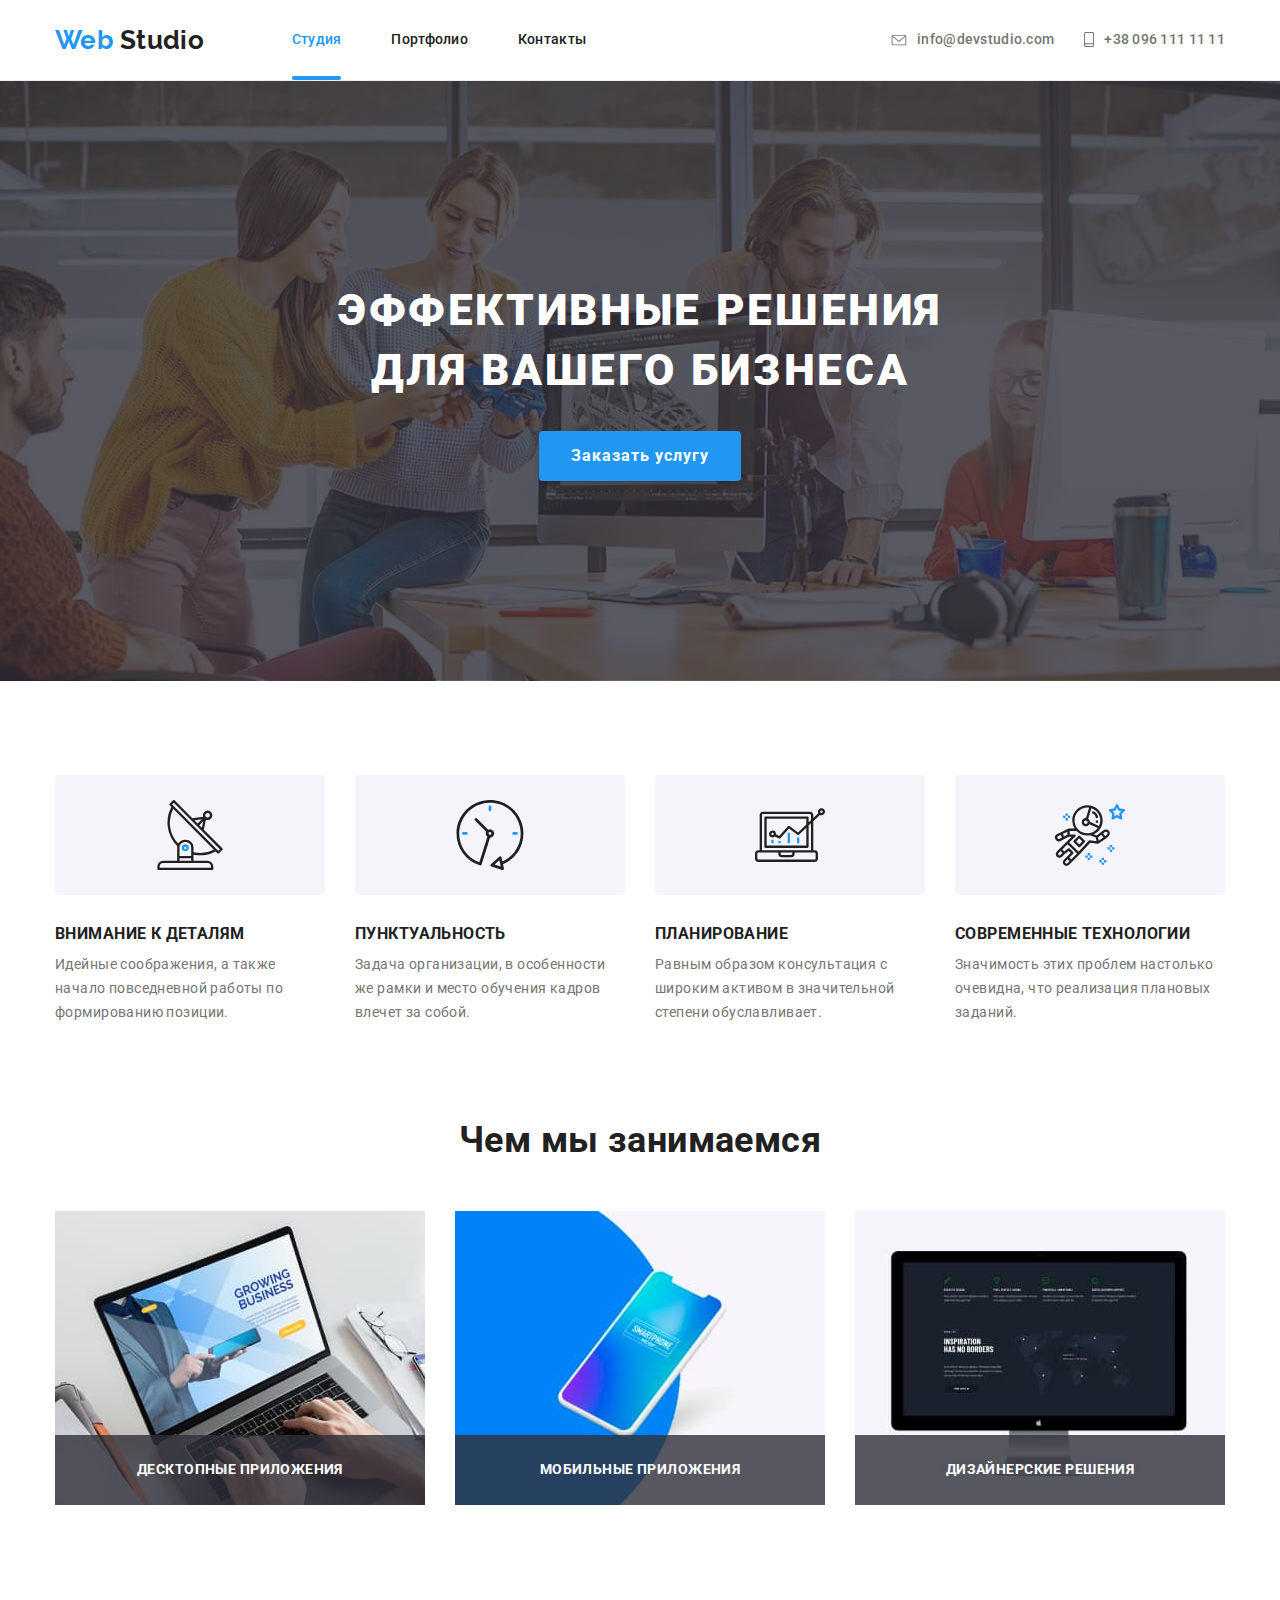
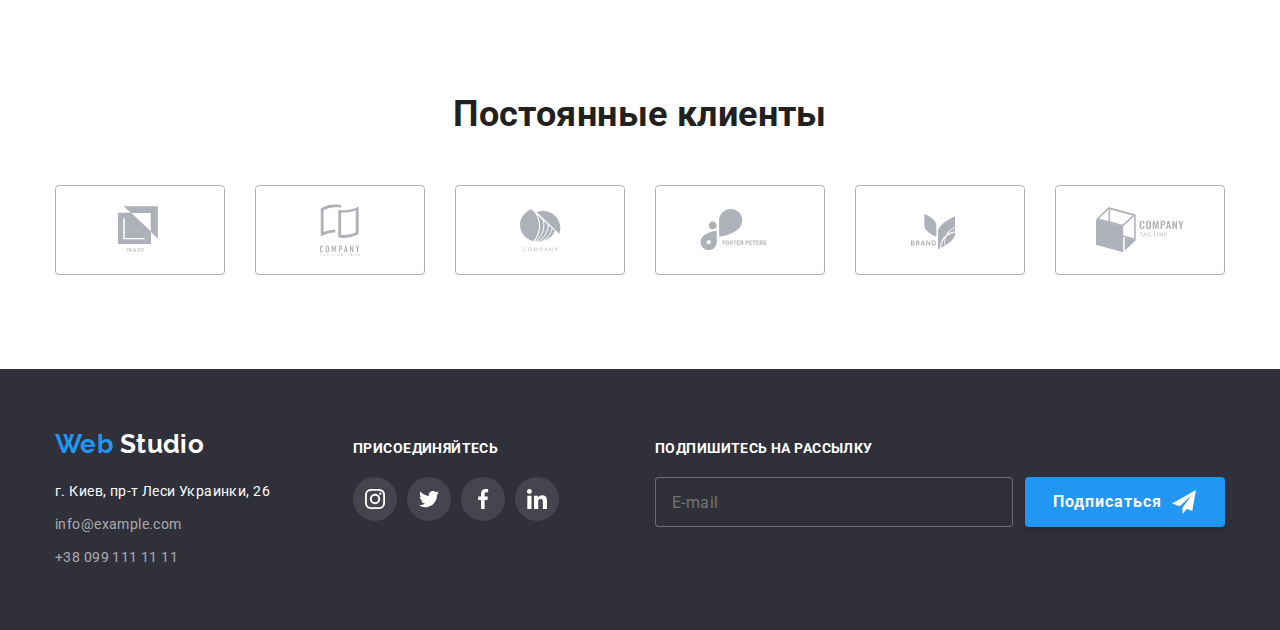
==== index.html @ fdd613d3 "Адаптирована секция Постоянные клиенты через отрицательный марджин" ====
<!DOCTYPE html>
<html lang="ru">
  <head>
    <meta charset="UTF-8" />
    <meta name="viewport" content="width=device-width, initial-scale=1.0" />
    <title>Студия</title>
    <link
      rel="stylesheet"
      href="https://cdnjs.cloudflare.com/ajax/libs/animate.css/4.0.0/animate.min.css"
    />
    <link
      href="https://fonts.googleapis.com/css2?family=Roboto:wght@400;500;700;900&display=swap"
      rel="stylesheet"
    />

    <link rel="stylesheet" href="./css/main.min.css" />
  </head>
  <body>
    <!-- Шапка сайта -->
    <header class="header">
      <div class="container">
        <div class="menu-container">
          <a class="logo link animate__pulse" href="./index.html" lang="en"
            ><span class="logo-web">Web</span>
            <span class="black-studio">Studio</span>
          </a>
          <button
            class="button-menu"
            type="button"
            aria-expanded="false"
            aria-controls="menu-wrapper"
            aria-label="переключатель мобильного меню"
            data-menu-button
          >
            <svg class="button-menu-svg" width="40" height="40">
              <use class="icon-menu" href="./images/sprite.svg#icon-menu"></use>
              <use
                class="icon-cross"
                href="./images/sprite.svg#icon-cross"
              ></use>
            </svg>
          </button>
        </div>
        <div class="menu-wrapper" id="menu-wrapper" data-menu>
          <nav class="nav">
            <ul class="nav-list list">
              <li class="item">
                <a class="nav-link current link" href="./index.html">Студия</a>
              </li>
              <li class="item">
                <a class="nav-link link" href="./portfolio.html">Портфолио</a>
              </li>
              <li>
                <a class="nav-link link" href="">Контакты</a>
              </li>
            </ul>
          </nav>
          <address class="address contakt">
            <ul class="contakt-list list">
              <li class="item">
                <a class="contakt-link link" href="mailto:info@devstudio.com"
                  ><svg class="icon-mail" width="16" height="11">
                    <use href="./images/sprite.svg#icon-mail"></use>
                  </svg>
                  info@devstudio.com
                </a>
              </li>
              <li class="item">
                <a class="contakt-link link" href="tel:+380961111111">
                  <svg class="icon-phone" width="10" height="15">
                    <use href="./images/sprite.svg#icon-phone"></use>
                  </svg>
                  +38 096 111 11 11
                </a>
              </li>
            </ul>
          </address>
        </div>
      </div>
    </header>
    <!-- Оснавная часть -->
    <main>
      <!-- Hero секция -->
      <section class="hero" data-hero>
        <h1 class="hero-title">
          Эффективные решения<br />
          для вашего бизнеса
        </h1>
        <button class="hero-button link" type="submit" data-modal-open>
          Заказать услугу
        </button>
      </section>
      <!-- О нас секция -->
      <section class="about section">
        <div class="container">
          <!-- Заголовок h2 скрываем с помощью класса  .visualy-hidden -->
          <h2 class="visually-hidden">О нас</h2>
          <ul class="about-list list">
            <li class="about-item">
              <div class="about-bg">
                <svg class="about-icon" width="70" height="70">
                  <use href="./images/sprite.svg#icon-antenna-1"></use>
                </svg>
              </div>
              <h3 class="about-name">Внимание к деталям</h3>
              <p class="about-description">
                Идейные соображения, а также начало повседневной работы по
                формированию позиции.
              </p>
            </li>
            <li class="about-item">
              <div class="about-bg">
                <svg class="about-icon" width="70" height="70">
                  <use href="./images/sprite.svg#icon-clock-2"></use>
                </svg>
              </div>
              <h3 class="about-name">Пунктуальность</h3>
              <p class="about-description">
                Задача организации, в особенности же рамки и место обучения
                кадров влечет за собой.
              </p>
            </li>
            <li class="about-item">
              <div class="about-bg">
                <svg class="about-icon" width="70" height="70">
                  <use href="./images/sprite.svg#icon-diagram-3"></use>
                </svg>
              </div>
              <h3 class="about-name">Планирование</h3>
              <p class="about-description">
                Равным образом консультация с широким активом в значительной
                степени обуславливает.
              </p>
            </li>
            <li class="about-item">
              <div class="about-bg">
                <svg class="about-icon" width="70" height="70">
                  <use href="./images/sprite.svg#icon-astronaut-4"></use>
                </svg>
              </div>
              <h3 class="about-name">Современные технологии</h3>
              <p class="about-description">
                Значимость этих проблем настолько очевидна, что реализация
                плановых заданий.
              </p>
            </li>
          </ul>
        </div>
      </section>
      <!-- Чем занимаемся секция -->
      <section class="offer section">
        <div class="container">
          <h2 class="offer-title">Чем мы занимаемся</h2>
          <ul class="offer-list list">
            <li class="offer-item">
              <img
                srcset="
                  ./images/what-doing/destkop.jpg    1x,
                  ./images/what-doing/destkop@2x.jpg 2x
                "
                src="./images/what-doing/destkop.jpg"
                alt="пользователь просматривает веб-страницу на ноутбуке"
                width="370"
                height="295"
              />
              <p class="offer-name">Десктопные приложения</p>
            </li>
            <li class="offer-item">
              <img
                srcset="
                  ./images/what-doing/smartphon.jpg    1x,
                  ./images/what-doing/smartphon@2x.jpg 2x
                "
                src="./images/what-doing/smartphon.jpg"
                alt="смартфон"
                width="370"
                height="295"
              />
              <p class="offer-name">Мобильные приложения</p>
            </li>
            <li class="offer-item">
              <img
                srcset="
                  ./images/what-doing/design.jpg    1x,
                  ./images/what-doing/design@2x.jpg 2x
                "
                src="./images/what-doing/design.jpg"
                alt="монитор с открытым сайтом"
                width="370"
                height="295"
              />
              <p class="offer-name">Дизайнерские решения</p>
            </li>
          </ul>
        </div>
      </section>
      <!-- Секция Наша команда -->
      <section class="team section visually-hidden">
        <div class="container">
          <h2 class="team-title">Наша команда</h2>
          <ul class="team-list list">
            <li class="team-item">
              <img
                src="./images/team/nikolay-kucherenko.jpg"
                alt="николай кучеренко"
                width="270"
                height="260"
              />
              <div class="team-card">
                <h3 class="team-name">Николай Кучеренко</h3>
                <p class="team-position" lang="en">Product Designer</p>
                <ul class="name-social-list list">
                  <li class="name-social-item">
                    <a href="" target="_blank" aria-label="иконка инстаграма"
                      ><svg class="name-social-icon">
                        <use href="./images/sprite.svg#icon-instagram"></use>
                      </svg>
                    </a>
                  </li>
                  <li class="name-social-item">
                    <a href="" target="_blank" aria-label="иконка твитера"
                      ><svg class="name-social-icon">
                        <use href="./images/sprite.svg#icon-twitter"></use>
                      </svg>
                    </a>
                  </li>
                  <li class="name-social-item">
                    <a href="" target="_blank" aria-label="иконка фейсбука">
                      <svg class="name-social-icon">
                        <use href="./images/sprite.svg#icon-facebook"></use>
                      </svg>
                    </a>
                  </li>
                  <li class="name-social-item">
                    <a href="" target="_blank" aria-label="иконка ликедина"
                      ><svg class="name-social-icon">
                        <use href="./images/sprite.svg#icon-linkedin"></use>
                      </svg>
                    </a>
                  </li>
                </ul>
              </div>
            </li>

            <li class="team-item">
              <img
                src="./images/team/olga-ivanova.jpg"
                alt="ольга иванова"
                width="270"
                height="260"
              />
              <div class="team-card">
                <h3 class="team-name">Ольга Иванова</h3>
                <p class="team-position" lang="en">Frontend Developer</p>
                <ul class="name-social-list list">
                  <li class="name-social-item">
                    <a href="" target="_blank" aria-label="иконка инстаграма"
                      ><svg class="name-social-icon">
                        <use href="./images/sprite.svg#icon-instagram"></use>
                      </svg>
                    </a>
                  </li>
                  <li class="name-social-item">
                    <a href="" target="_blank" aria-label="иконка твитера"
                      ><svg class="name-social-icon">
                        <use href="./images/sprite.svg#icon-twitter"></use>
                      </svg>
                    </a>
                  </li>
                  <li class="name-social-item">
                    <a href="" target="_blank" aria-label="иконка фейсбука">
                      <svg class="name-social-icon">
                        <use href="./images/sprite.svg#icon-facebook"></use>
                      </svg>
                    </a>
                  </li>
                  <li class="name-social-item">
                    <a href="" target="_blank" aria-label="иконка ликедина"
                      ><svg class="name-social-icon">
                        <use href="./images/sprite.svg#icon-linkedin"></use>
                      </svg>
                    </a>
                  </li>
                </ul>
              </div>
            </li>
            <li class="team-item">
              <img
                src="./images/team/andrey-shevchenko.jpg"
                alt="андрей шевченко"
                width="270"
                height="260"
              />
              <div class="team-card">
                <h3 class="team-name">Андрей Шевченко</h3>
                <p class="team-position" lang="en">Marketing</p>
                <ul class="name-social-list list">
                  <li class="name-social-item">
                    <a href="" target="_blank" aria-label="иконка инстаграма"
                      ><svg class="name-social-icon">
                        <use href="./images/sprite.svg#icon-instagram"></use>
                      </svg>
                    </a>
                  </li>
                  <li class="name-social-item">
                    <a href="" target="_blank" aria-label="иконка твитера"
                      ><svg class="name-social-icon">
                        <use href="./images/sprite.svg#icon-twitter"></use>
                      </svg>
                    </a>
                  </li>
                  <li class="name-social-item">
                    <a href="" target="_blank" aria-label="иконка фейсбука">
                      <svg class="name-social-icon">
                        <use href="./images/sprite.svg#icon-facebook"></use>
                      </svg>
                    </a>
                  </li>
                  <li class="name-social-item">
                    <a href="" target="_blank" aria-label="иконка ликедина"
                      ><svg class="name-social-icon">
                        <use href="./images/sprite.svg#icon-linkedin"></use>
                      </svg>
                    </a>
                  </li>
                </ul>
              </div>
            </li>

            <li class="team-item">
              <img
                src="./images/team/ivan-nikolaev.jpg"
                alt="иван николаев"
                width="270"
                height="260"
              />
              <div class="team-card">
                <h3 class="team-name">Иван Николаев</h3>
                <p class="team-position" lang="en">UI Designer</p>
                <ul class="name-social-list list">
                  <li class="name-social-item">
                    <a href="" target="_blank" aria-label="иконка инстаграма"
                      ><svg class="name-social-icon">
                        <use href="./images/sprite.svg#icon-instagram"></use>
                      </svg>
                    </a>
                  </li>
                  <li class="name-social-item">
                    <a href="" target="_blank" aria-label="иконка твитера"
                      ><svg class="name-social-icon">
                        <use href="./images/sprite.svg#icon-twitter"></use>
                      </svg>
                    </a>
                  </li>
                  <li class="name-social-item">
                    <a href="" target="_blank" aria-label="иконка фейсбука">
                      <svg class="name-social-icon">
                        <use href="./images/sprite.svg#icon-facebook"></use>
                      </svg>
                    </a>
                  </li>
                  <li class="name-social-item">
                    <a href="" target="_blank" aria-label="иконка ликедина"
                      ><svg class="name-social-icon">
                        <use href="./images/sprite.svg#icon-linkedin"></use>
                      </svg>
                    </a>
                  </li>
                </ul>
              </div>
            </li>
          </ul>
        </div>
      </section>
      <!-- Секция Постоянные клиенты -->
      <section class="customers section">
        <div class="container">
          <h2 class="customers-title">Постоянные клиенты</h2>
          <ul class="customers-list list">
            <li class="customers-item">
              <a href="" target="_blank" aria-label="логотип компании 1">
                <svg class="customers-icon icon-logo-1" width="44" height="49">
                  <use href="./images/sprite.svg#icon-logo-1"></use>
                </svg>
              </a>
            </li>
            <li class="customers-item">
              <a href="" target="_blank" aria-label="логотип компании 2">
                <svg class="customers-icon icon-logo-2" width="40" height="52">
                  <use href="./images/sprite.svg#icon-logo-2"></use>
                </svg>
              </a>
            </li>
            <li class="customers-item">
              <a href="" target="_blank" aria-label="логотип компании 3">
                <svg class="customers-icon icon-logo-3" width="41" height="43">
                  <use href="./images/sprite.svg#icon-logo-3"></use>
                </svg>
              </a>
            </li>
            <li class="customers-item">
              <a href="" target="_blank" aria-label="логотип компании 4">
                <svg class="customers-icon icon-logo-4" width="80" height="42">
                  <use href="./images/sprite.svg#icon-logo-4"></use>
                </svg>
              </a>
            </li>
            <li class="customers-item">
              <a href="" target="_blank" aria-label="логотип компании 5">
                <svg class="customers-icon icon-logo-5" width="59" height="47">
                  <use
                    href="./images/sprite.svg#icon-logo-5"
                    width="44"
                    height="49"
                  ></use>
                </svg>
              </a>
            </li>
            <li class="customers-item">
              <a href="" target="_blank" aria-label="логотип компании 6">
                <svg class="customers-icon icon-logo-6" width="88" height="46">
                  <use href="./images/sprite.svg#icon-logo-6"></use>
                </svg>
              </a>
            </li>
          </ul>
        </div>
      </section>
    </main>
    <!-- Подвал сайта -->
    <footer class="footer">
      <div class="container">
        <div class="container-tablet">
          <div class="footer-box-address">
            <a class="logo link" href="./index.html" lang="en"
              ><span class="logo-web">Web</span>
              <span class="white-studio">Studio</span></a
            >
            <address class="address footer-address">
              <a
                class="footer-address-link accent-link link"
                href="https://goo.gl/maps/9TEdyr7UyNeiwYUK7"
                target="_blank"
                >г. Киев, пр-т Леси Украинки, 26</a
              ><br />
              <a
                class="footer-address-mail accent-link link"
                href="mailto:info@example.com"
                >info@example.com</a
              ><br />
              <a
                class="footer-address-tel accent-link link"
                href="tel:+380991111111"
                >+38 099 111 11 11</a
              >
            </address>
          </div>

          <div class="footer-box-social">
            <b class="footer-join">присоединяйтесь</b>
            <ul class="footer-social-list list">
              <li class="footer-social-item">
                <a href="" target="_blank" aria-label="иконка инстаграма"
                  ><svg class="icon" width="20" height="20">
                    <use href="./images/sprite.svg#icon-instagram"></use>
                  </svg>
                </a>
              </li>
              <li class="footer-social-item">
                <a href="" target="_blank" aria-label="иконка твитера"
                  ><svg class="icon" width="20" height="20">
                    <use href="./images/sprite.svg#icon-twitter"></use>
                  </svg>
                </a>
              </li>
              <li class="footer-social-item">
                <a href="" target="_blank" aria-label="иконка фейсбука">
                  <svg class="icon" width="20" height="20">
                    <use href="./images/sprite.svg#icon-facebook"></use>
                  </svg>
                </a>
              </li>
              <li class="footer-social-item">
                <a href="" target="_blank" aria-label="иконка ликедина"
                  ><svg class="icon" width="20" height="20">
                    <use href="./images/sprite.svg#icon-linkedin"></use>
                  </svg>
                </a>
              </li>
            </ul>
          </div>
        </div>

        <div class="footer-box-form">
          <b class="footer-join">Подпишитесь на рассылку</b>
          <form class="footer-form" action="#" method="get">
            <input
              class="footer-form-input"
              type="email"
              name="email"
              placeholder="E-mail"
            /><button class="footer-form-button" type="submit">
              Подписаться
              <svg class="icon" width="24" height="24">
                <use href="./images/sprite.svg#icon-send"></use>
              </svg>
            </button>
          </form>
        </div>
      </div>
    </footer>
    <!--                    Модальное окно -->
    <div class="backdrop is-hidden animate-modal visually-hidden" data-modal>
      <form class="form-modal" action="#" method="get">
        <b class="form-modal-title">Оставьте свои данные, мы вам перезвоним</b>
        <button class="form-modal-button" type="button" data-modal-close>
          <svg class="btn-close">
            <use href="./images/sprite.svg#icon-close"></use>
          </svg>
        </button>
        <label class="form-modal-field">
          <input
            class="form-modal-input"
            type="text"
            name="name"
            placeholder=" "
            required
          />
          <span class="form-modal-label">Имя</span>
          <svg class="form-modal-icon">
            <use href="./images/sprite.svg#icon-person"></use>
          </svg>
        </label>
        <label class="form-modal-field">
          <input
            class="form-modal-input"
            type="tel"
            name="tel"
            placeholder=" "
            required
          />
          <span class="form-modal-label">Телефон</span>
          <svg class="form-modal-icon">
            <use href="./images/sprite.svg#icon-form-phone"></use>
          </svg>
        </label>
        <label class="form-modal-field">
          <input
            class="form-modal-input"
            type="email"
            name="email"
            placeholder=" "
          />
          <span class="form-modal-label">Почта</span>
          <svg class="form-modal-icon">
            <use href="./images/sprite.svg#icon-form-email"></use>
          </svg>
        </label>
        <!-- Оставим в диве, сделаем вторым вариантом old school -->
        <div class="form-modal-comments-wrapper">
          <textarea
            class="form-modal-textarea"
            name="comments"
            id="comments"
            placeholder=" "
          ></textarea>
          <label class="form-modal-textarea-label" for="comments"
            >Комментарий</label
          >
        </div>
        <label class="form-modal-checkbox-wrapper">
          <input
            class="form-modal-checkbox visually-hidden"
            type="checkbox"
            name="policy"
            value="accept-policy"
            required
          />
          <svg class="form-modal-icon-check">
            <use href="./images/sprite.svg#icon-check"></use>
          </svg>
          <span class="form-modal-checkbox-label"
            >Соглашаюсь с рассылкой и принимаю
            <a class="form-modal-link" href="">Условия договора</a></span
          >
        </label>
        <button class="form-modal-btn" type="submit">Отправить</button>
      </form>
    </div>
    <!-- Скрипт для подключения меню-бургер -->
    <script src="./js/menu.js"></script>
    <!-- Скрипт для исчезновения секции Герой -->
    <script src="./js/hero.js"></script>
    <!-- Скрипт для подключения модального окна -->
    <script src="./js/modal.js"></script>
  </body>
</html>
---- css/main.min.css ----
@font-face{font-family:'Raleway';font-style:normal;font-weight:700;font-display:swap;src:local("Raleway Bold"),local("Raleway-Bold"),url("../fonts/raleway-v16-latin-700.woff2") format("woff2"),url("../fonts/raleway-v16-latin-700.woff") format("woff")}/*! modern-normalize v0.7.0 | MIT License | https://github.com/sindresorhus/modern-normalize */*,*::before,*::after{box-sizing:border-box}:root{-moz-tab-size:4;tab-size:4}html{line-height:1.15;-webkit-text-size-adjust:100%}body{margin:0}body{font-family:system-ui,-apple-system,"Segoe UI",Roboto,Helvetica,Arial,sans-serif,"Apple Color Emoji","Segoe UI Emoji"}hr{height:0}abbr[title]{text-decoration:underline dotted}b,strong{font-weight:bolder}code,kbd,samp,pre{font-family:ui-monospace, SFMono-Regular, Consolas, 'Liberation Mono', Menlo, monospace;font-size:1em}small{font-size:80%}sub,sup{font-size:75%;line-height:0;position:relative;vertical-align:baseline}sub{bottom:-0.25em}sup{top:-0.5em}button,input,optgroup,select,textarea{font-family:inherit;font-size:100%;line-height:1.15;margin:0}button,select{text-transform:none}button,[type='button'],[type='reset'],[type='submit']{-webkit-appearance:button}button::-moz-focus-inner,[type='button']::-moz-focus-inner,[type='reset']::-moz-focus-inner,[type='submit']::-moz-focus-inner{border-style:none;padding:0}button:-moz-focusring,[type='button']:-moz-focusring,[type='reset']:-moz-focusring,[type='submit']:-moz-focusring{outline:1px dotted ButtonText}legend{padding:0}progress{vertical-align:baseline}[type='number']::-webkit-inner-spin-button,[type='number']::-webkit-outer-spin-button{height:auto}[type='search']{-webkit-appearance:textfield;outline-offset:-2px}[type='search']::-webkit-search-decoration{-webkit-appearance:none}::-webkit-file-upload-button{-webkit-appearance:button;font:inherit}summary{display:list-item}.customers-item>a,.footer-social-item>a,.footer-form-button{display:flex;justify-content:center;align-items:center}html{box-sizing:border-box}*,*::before,*::after{box-sizing:inherit;margin:0;padding:0}body{font-family:"Roboto",sans-serif;font-size:14px;font-weight:400;letter-spacing:0.03em;color:#212121;background-color:#fff}.list{padding:0;margin:0;list-style:none}.link{text-decoration:none}.address{font-style:normal}img{display:block;max-width:100%;height:auto}textarea{resize:none}.logo{display:inline-block;font-family:"Raleway",sans-serif;font-weight:700;font-size:24px;line-height:1.167}.logo-web{color:#2196f3}.logo .black-studio{color:#212121}.logo .white-studio{color:#fff}.logo.animate__pulse{animation-duration:1000ms}@media screen and (min-width: 1200px){.logo{font-size:26px;line-height:1.19}}.nav-link.current{position:relative;display:inline-block;color:#2196f3}.nav-link.current::after{position:absolute;left:0;bottom:0;width:100%;content:'';height:4px;border-radius:2px;background-color:#2196f3}@media screen and (max-width: 767px){.nav-link.current{padding-bottom:8px}}.visually-hidden{position:absolute;width:1px;height:1px;margin:-1px;border:0;padding:0;white-space:nowrap;clip-path:inset(100%);clip:rect(0 0 0 0);overflow:hidden}.container{margin-left:auto;margin-right:auto;padding-left:15px;padding-right:15px}@media screen and (min-width: 480px){.container{width:480px}}@media screen and (min-width: 768px){.container{width:768px}}@media screen and (min-width: 1200px){.container{width:1200px}}.header{position:relative;border-bottom:1px solid #ececec}@media screen and (min-width: 768px){.header .container{display:flex;justify-content:space-between;align-items:center}}@media screen and (max-width: 767px){.menu-container{display:flex;justify-content:space-between;align-items:center}}.button-menu{display:inline-flex;margin-top:10px;margin-bottom:10px;border:none;background-color:transparent}.button-menu-svg{fill:#212121;transition:fill 250ms cubic-bezier(0.4, 0, 0.2, 1)}.button-menu-svg:hover,.button-menu-svg:focus{fill:#2196f3}.button-menu .icon-cross{display:none}.button-menu.is-open .icon-cross{display:block}.button-menu.is-open .icon-menu{display:none}@media screen and (min-width: 768px){.button-menu{display:none}}@media screen and (max-width: 767px){.menu-wrapper{position:absolute;top:100%;left:0;z-index:10;width:100%;padding-top:60px;padding-bottom:60px;background-color:#fff;box-shadow:0px 4px 8px rgba(0,0,0,0.04),0px 2px 4px rgba(0,0,0,0.08),0px 1px 3px rgba(0,0,0,0.16);text-align:center;display:none}.menu-wrapper.is-open{display:block}}@media screen and (min-width: 768px){.menu-wrapper{display:flex;align-items:center}}.nav-link{display:block;font-weight:500;line-height:1.14;letter-spacing:0.02em;color:#212121;transition:color 250ms cubic-bezier(0.4, 0, 0.2, 1)}@media screen and (max-width: 767px){.nav-link{font-size:18px;line-height:1.167}}.nav-link:hover,.nav-link:focus{color:#2196f3}@media screen and (min-width: 768px){.nav-link{padding-top:32px;padding-bottom:32px}}@media screen and (max-width: 767px){.nav{margin-bottom:60px}}@media screen and (min-width: 768px){.nav{margin-right:84px}}@media screen and (min-width: 1200px){.nav{margin-right:305px}}@media screen and (min-width: 768px){.nav-list{display:flex}}@media screen and (min-width: 1200px){.contakt-list{display:flex;align-items:center}}.contakt-link{font-weight:500;font-size:18px;line-height:1.167;letter-spacing:0.02em;color:#757575;transition:color 250ms cubic-bezier(0.4, 0, 0.2, 1)}.contakt-link:hover,.contakt-link:focus{color:#2196f3}@media screen and (min-width: 768px){.contakt-link{font-size:12px}}@media screen and (min-width: 1200px){.contakt-link{font-size:14px;line-height:1.14}}@media screen and (max-width: 767px){.nav-list .item{margin-bottom:40px}}@media screen and (min-width: 768px){.nav-list .item:not(:last-child){margin-right:50px}}@media screen and (max-width: 767px){.contakt-list .item:not(:last-child){margin-bottom:16px}}@media screen and (min-width: 768px) and (max-width: 1199px){.contakt-list .item:not(:last-child){margin-bottom:10px}}@media screen and (min-width: 1200px){.contakt-list .item:not(:last-child){margin-right:30px}}@media screen and (min-width: 768px){.contakt-list .link{display:flex}}.icon-mail{align-self:center;margin-top:1px;margin-right:10px;fill:#757575;transition:fill 250ms cubic-bezier(0.4, 0, 0.2, 1)}.contakt-link:hover .icon-mail,.contakt-link:focus .icon-mail{fill:#2196f3}.icon-phone{align-self:center;margin-right:10px;fill:#757575;transition:fill 250ms cubic-bezier(0.4, 0, 0.2, 1)}.contakt-link:hover .icon-phone,.contakt-link:focus .icon-phone{fill:#2196f3}.hero{max-width:1600px;margin-left:auto;margin-right:auto;padding-top:118px;padding-bottom:118px;text-align:center;background-color:#757575;background-image:linear-gradient(rgba(47,48,58,0.8), rgba(47,48,58,0.8)),url("../images/hero/hero-mobile.jpg");background-repeat:no-repeat;background-position:center;background-size:cover}@media screen and (min-device-pixel-ratio: 2), screen and (min-resolution: 192dpi), screen and (min-resolution: 2dppx){.hero{background-image:linear-gradient(rgba(47,48,58,0.8), rgba(47,48,58,0.8)),url("../images/hero/hero-mobile@2x.jpg")}}@media screen and (min-width: 481px){.hero{background-image:linear-gradient(rgba(47,48,58,0.8), rgba(47,48,58,0.8)),url("../images/hero/hero-tablet.jpg")}}@media screen and (min-width: 481px) and (min-device-pixel-ratio: 2), screen and (min-width: 481px) and (min-resolution: 192dpi), screen and (min-width: 481px) and (min-resolution: 2dppx){.hero{background-image:linear-gradient(rgba(47,48,58,0.8), rgba(47,48,58,0.8)),url("../images/hero/hero-tablet@2x.jpg")}}@media screen and (min-width: 769px){.hero{padding-top:200px;padding-bottom:200px;background-image:linear-gradient(rgba(47,48,58,0.8), rgba(47,48,58,0.8)),url("../images/hero/hero-desktop.jpg")}}@media screen and (min-width: 769px) and (min-device-pixel-ratio: 2), screen and (min-width: 769px) and (min-resolution: 192dpi), screen and (min-width: 769px) and (min-resolution: 2dppx){.hero{background-image:linear-gradient(rgba(47,48,58,0.8), rgba(47,48,58,0.8)),url("../images/hero/hero-desktop@2x.jpg")}}@media screen and (max-width: 767px){.hero.is-open{display:none}}.hero-title{margin-top:0;margin-bottom:30px;font-weight:900;font-size:26px;line-height:1.62;text-align:center;letter-spacing:0.06em;text-transform:uppercase;color:#fff}@media screen and (min-width: 1200px){.hero-title{font-size:44px;line-height:1.36}}.hero-button{min-width:200px;padding-top:10px;padding-right:32px;padding-bottom:10px;padding-left:32px;border-width:0;border-radius:4px;box-shadow:0px 4px 4px rgba(0,0,0,0.15);font-weight:700;font-size:16px;line-height:1.88;letter-spacing:0.06em;background-color:#2196f3;color:#fff;cursor:pointer;outline:none;transition:background-color 250ms cubic-bezier(0.4, 0, 0.2, 1),outline 250ms cubic-bezier(0.4, 0, 0.2, 1)}.hero-button:hover,.hero-button:focus{background-color:#2196f3;outline:1px solid #fff}.about{padding-top:60px;padding-bottom:60px}@media screen and (min-width: 1200px){.about{padding-top:94px;padding-bottom:47px}}.about-name{margin-top:0;margin-bottom:10px;line-height:1.14;text-transform:uppercase}.about-description{margin:0;line-height:1.71;color:#757575}.about-bg{display:flex;justify-content:center;margin-bottom:30px;padding-top:25px;padding-bottom:25px;background-color:#f5f4fa;border-radius:4px}@media screen and (min-width: 768px){.about-item{width:calc((100% - 30px) / 2)}}@media screen and (min-width: 1200px){.about-item{width:calc((100% - 90px) / 4)}}@media screen and (max-width: 767px){.about-item:not(:last-child){margin-bottom:30px}}@media screen and (min-width: 1200px){.about-item:not(:last-child){margin-right:30px}}@media screen and (min-width: 768px) and (max-width: 1199px){.about-item:not(:nth-last-child(-n+2)){margin-bottom:30px}}@media screen and (min-width: 768px) and (max-width: 1199px){.about-item:not(:nth-child(2n)){margin-right:30px}}@media screen and (min-width: 768px){.about-list{display:flex;flex-wrap:wrap}}.offer{padding-top:47px;padding-bottom:94px}@media screen and (max-width: 1199px){.offer{display:none}}.offer-title{margin-top:0;margin-bottom:50px;font-size:36px;line-height:1.17;text-align:center}.offer-list{display:flex}.offer-item{position:relative}.offer-item:not(:last-child){margin-right:30px}.offer-name{position:absolute;width:370px;bottom:0;left:0;margin:0;padding-top:27px;padding-bottom:27px;font-weight:700;line-height:1.14;text-align:center;text-transform:uppercase;background-color:rgba(47,48,58,0.8);color:#fff}.customers{padding-top:60px;padding-bottom:60px}@media screen and (min-width: 1200px){.customers{padding-top:94px;padding-bottom:94px}}.customers-title{margin-top:0;margin-bottom:30px;font-size:28px;line-height:1.18;text-align:center}@media screen and (min-width: 1200px){.customers-title{margin-bottom:50px;font-size:36px;line-height:1.17}}.customers-list{display:flex;flex-wrap:wrap;margin:-15px}.customers-item{margin:15px}.customers-item>a{width:210px;height:90px;border-radius:4px;border:1px solid #afb1b8;background-color:#fff;transition:border-color 250ms cubic-bezier(0.4, 0, 0.2, 1)}.customers-item>a:hover,.customers-item>a:focus{border-color:#2196f3}@media screen and (min-width: 768px){.customers-item>a{width:226px;height:90px;border-radius:4px}}@media screen and (min-width: 1200px){.customers-item>a{width:170px;height:90px;border-radius:4px}}.customers-icon{fill:#afb1b8;transition:fill 250ms cubic-bezier(0.4, 0, 0.2, 1)}.customers-item>a:hover .customers-icon,.customers-item>a:focus .customers-icon{fill:#2196f3}.footer{padding-top:60px;padding-bottom:60px;background-color:#2f303a}@media screen and (max-width: 1199px){.footer{text-align:center}}.footer .logo{margin-bottom:20px}@media screen and (min-width: 1200px){.footer .container{display:flex;justify-content:space-between;align-items:baseline}}.footer-address-link{line-height:1.71;color:#fff}.footer-address-mail,.footer-address-tel{line-height:1.71;color:rgba(255,255,255,0.6)}@media screen and (max-width: 767px){.footer-box-address{margin-bottom:60px}}@media screen and (min-width: 1200px){.footer-box-address{margin-right:83px}}.accent-link{display:inline-block;transition:color 250ms cubic-bezier(0.4, 0, 0.2, 1)}.accent-link:hover,.accent-link:focus{color:#2196f3}@media screen and (max-width: 1199px){.accent-link:not(:last-child){margin-bottom:8px}}@media screen and (min-width: 1200px){.accent-link:not(:last-child){margin-bottom:9px}}@media screen and (max-width: 1199px){.container-tablet{margin-bottom:60px}}@media screen and (min-width: 768px){.container-tablet{display:flex;align-items:baseline}}@media screen and (min-width: 768px) and (max-width: 1199px){.container-tablet{justify-content:space-around}}.footer-join{display:inline-block;margin-bottom:20px;line-height:1.14;color:#fff;text-transform:uppercase}.footer-social-list{display:flex;justify-content:center}.footer-social-item:not(:last-child){margin-right:10px}.footer-social-item>a{width:44px;height:44px;border-radius:50%;background-color:rgba(255,255,255,0.1);transition:background-color 250ms cubic-bezier(0.4, 0, 0.2, 1)}.footer-social-item>a:hover,.footer-social-item>a:focus{background-color:#2196f3}.footer-social-item .icon{fill:#fff}@media screen and (max-width: 1199px){.footer-form{max-width:450px}}@media screen and (min-width: 768px) and (max-width: 1199px){.footer-form{margin-left:auto;margin-right:auto}}@media screen and (min-width: 1200px){.footer-form{display:flex}}.footer-form-input{width:100%;height:50px;margin-right:auto;margin-left:auto;padding-left:16px;padding-top:15px;padding-right:16px;padding-bottom:15px;font-family:"Roboto",sans-serif;font-style:normal;font-weight:400;font-size:16px;line-height:1.25;letter-spacing:0.03em;color:rgba(255,255,255,0.6);background-color:#2f303a;border:1px solid rgba(255,255,255,0.3);filter:drop-shadow 0px 4px 4px rgba(0,0,0,0.15);border-radius:4px;cursor:pointer;transition:outline 250ms cubic-bezier(0.4, 0, 0.2, 1)}.footer-form-input:hover,.footer-form-input:focus{outline:1px solid #fff}@media screen and (max-width: 1199px){.footer-form-input{display:block;margin-bottom:20px}}@media screen and (min-width: 1200px){.footer-form-input{width:358px;margin-right:12px}}.footer-form-button{width:200px;border-width:0;padding-top:10px;padding-right:29px;padding-bottom:10px;padding-left:28px;font-weight:700;font-size:16px;line-height:1.87;letter-spacing:0.06em;color:#fff;background-color:#2196f3;box-shadow:0px 4px 4px rgba(0,0,0,0.15);border-radius:4px;cursor:pointer;transition:outline 250ms cubic-bezier(0.4, 0, 0.2, 1)}.footer-form-button:hover,.footer-form-button:focus{outline:1px solid #fff}@media screen and (max-width: 1199px){.footer-form-button{margin-right:auto;margin-left:auto}}.footer-form-button .icon{margin-left:10px;fill:#fff}
/*# sourceMappingURL=main.min.css.map */
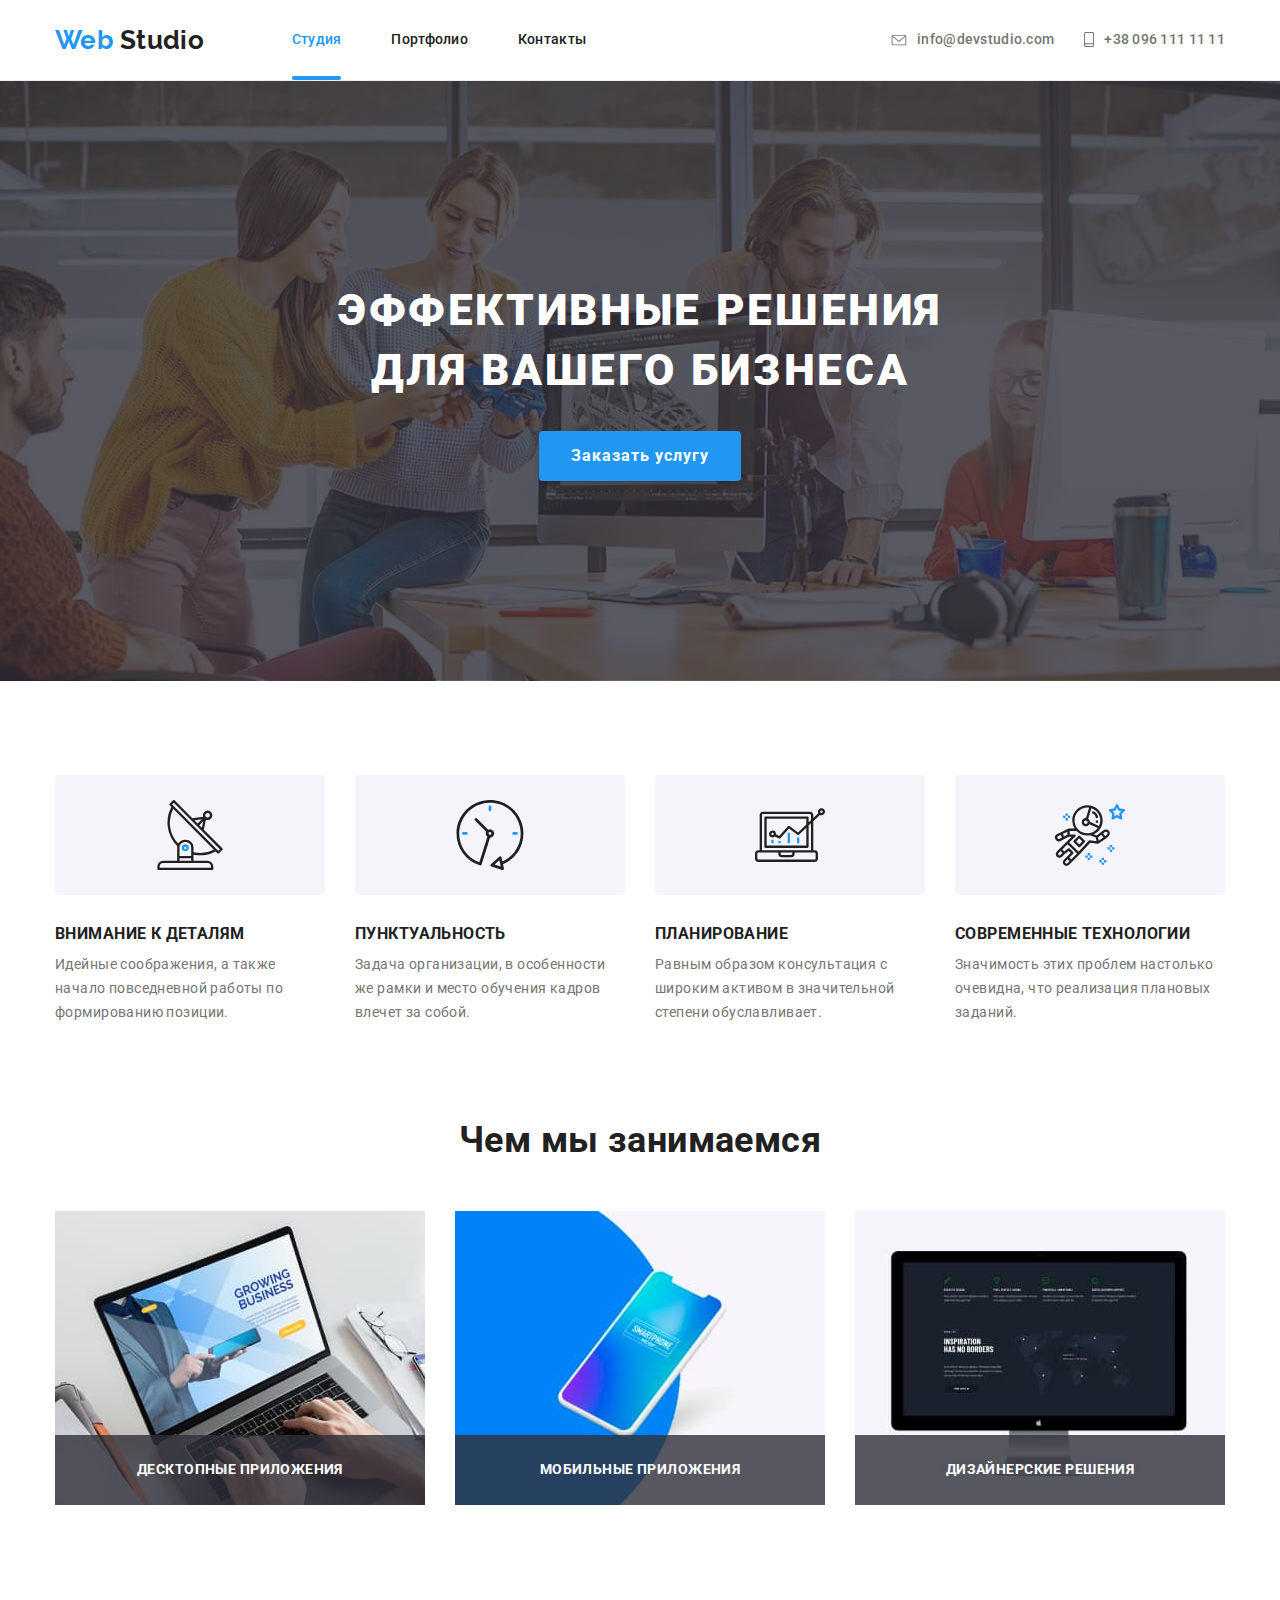
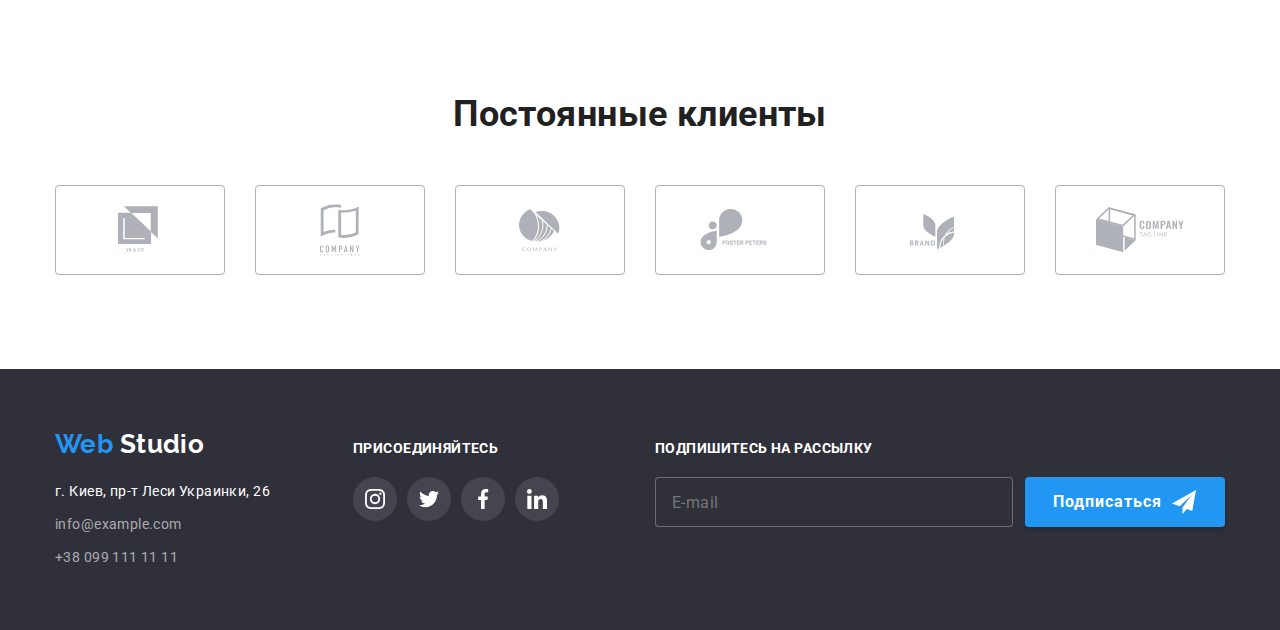
==== commit 4524deca: "Добавлены и оптимизированы фото в Портфолио" ====
--- a/index.html
+++ b/index.html
@@ -155,10 +155,10 @@
             <li class="offer-item">
               <img
                 srcset="
-                  ./images/what-doing/destkop.jpg    1x,
-                  ./images/what-doing/destkop@2x.jpg 2x
+                  ./images/what-doing/desctop.jpg    1x,
+                  ./images/what-doing/desctop@2x.jpg 2x
                 "
-                src="./images/what-doing/destkop.jpg"
+                src="./images/what-doing/desctop.jpg"
                 alt="пользователь просматривает веб-страницу на ноутбуке"
                 width="370"
                 height="295"
--- a/css/main.min.css
+++ b/css/main.min.css
@@ -1,3 +1,3 @@
 @font-face{font-family:'Raleway';font-style:normal;font-weight:700;font-display:swap;src:local("Raleway Bold"),local("Raleway-Bold"),url("../fonts/raleway-v16-latin-700.woff2") format("woff2"),url("../fonts/raleway-v16-latin-700.woff") format("woff")}/*! modern-normalize v0.7.0 | MIT License | https://github.com/sindresorhus/modern-normalize */*,*::before,*::after{box-sizing:border-box}:root{-moz-tab-size:4;tab-size:4}html{line-height:1.15;-webkit-text-size-adjust:100%}body{margin:0}body{font-family:system-ui,-apple-system,"Segoe UI",Roboto,Helvetica,Arial,sans-serif,"Apple Color Emoji","Segoe UI Emoji"}hr{height:0}abbr[title]{text-decoration:underline dotted}b,strong{font-weight:bolder}code,kbd,samp,pre{font-family:ui-monospace, SFMono-Regular, Consolas, 'Liberation Mono', Menlo,- monospace;font-size:1em}small{font-size:80%}sub,sup{font-size:75%;line-height:0;position:relative;vertical-align:baseline}sub{bottom:-0.25em}sup{top:-0.5em}button,input,optgroup,select,textarea{font-family:inherit;font-size:100%;line-height:1.15;margin:0}button,select{text-transform:none}button,[type='button'],[type='reset'],[type='submit']{-webkit-appearance:button}button::-moz-focus-inner,[type='button']::-moz-focus-inner,[type='reset']::-moz-focus-inner,[type='submit']::-moz-focus-inner{border-style:none;padding:0}button:-moz-focusring,[type='button']:-moz-focusring,[type='reset']:-moz-focusring,[type='submit']:-moz-focusring{outline:1px dotted ButtonText}legend{padding:0}progress{vertical-align:baseline}[type='number']::-webkit-inner-spin-button,[type='number']::-webkit-outer-spin-button{height:auto}[type='search']{-webkit-appearance:textfield;outline-offset:-2px}[type='search']::-webkit-search-decoration{-webkit-appearance:none}::-webkit-file-upload-button{-webkit-appearance:button;font:inherit}summary{display:list-item}.customers-item>a,.footer-social-item>a,.footer-form-button{display:flex;justify-content:center;align-items:center}html{box-sizing:border-box}*,*::before,*::after{box-sizing:inherit;margin:0;padding:0}body{font-family:"Roboto",sans-serif;font-size:14px;font-weight:400;letter-spacing:0.03em;color:#212121;background-color:#fff}.list{padding:0;margin:0;list-style:none}.link{text-decoration:none}.address{font-style:normal}img{display:block;max-width:100%;height:auto}textarea{resize:none}.logo{display:inline-block;font-family:"Raleway",sans-serif;font-weight:700;font-size:24px;line-height:1.167}.logo-web{color:#2196f3}.logo .black-studio{color:#212121}.logo .white-studio{color:#fff}.logo.animate__pulse{animation-duration:1000ms}@media screen and (min-width: 1200px){.logo{font-size:26px;line-height:1.19}}.nav-link.current{position:relative;display:inline-block;color:#2196f3}.nav-link.current::after{position:absolute;left:0;bottom:0;width:100%;content:'';height:4px;border-radius:2px;background-color:#2196f3}@media screen and (max-width: 767px){.nav-link.current{padding-bottom:8px}}.visually-hidden{position:absolute;width:1px;height:1px;margin:-1px;border:0;padding:0;white-space:nowrap;clip-path:inset(100%);clip:rect(0 0 0 0);overflow:hidden}.container{margin-left:auto;margin-right:auto;padding-left:15px;padding-right:15px}@media screen and (min-width: 480px){.container{width:480px}}@media screen and (min-width: 768px){.container{width:768px}}@media screen and (min-width: 1200px){.container{width:1200px}}.header{position:relative;border-bottom:1px solid #ececec}@media screen and (min-width: 768px){.header .container{display:flex;justify-content:space-between;align-items:center}}@media screen and (max-width: 767px){.menu-container{display:flex;justify-content:space-between;align-items:center}}.button-menu{display:inline-flex;margin-top:10px;margin-bottom:10px;border:none;background-color:transparent}.button-menu-svg{fill:#212121;transition:fill 250ms cubic-bezier(0.4, 0, 0.2, 1)}.button-menu-svg:hover,.button-menu-svg:focus{fill:#2196f3}.button-menu .icon-cross{display:none}.button-menu.is-open .icon-cross{display:block}.button-menu.is-open .icon-menu{display:none}@media screen and (min-width: 768px){.button-menu{display:none}}@media screen and (max-width: 767px){.menu-wrapper{position:absolute;top:100%;left:0;z-index:10;width:100%;padding-top:60px;padding-bottom:60px;background-color:#fff;box-shadow:0px 4px 8px rgba(0,0,0,0.04),0px 2px 4px rgba(0,0,0,0.08),0px 1px 3px rgba(0,0,0,0.16);text-align:center;display:none}.menu-wrapper.is-open{display:block}}@media screen and (min-width: 768px){.menu-wrapper{display:flex;align-items:center}}.nav-link{display:block;font-weight:500;line-height:1.14;letter-spacing:0.02em;color:#212121;transition:color 250ms cubic-bezier(0.4, 0, 0.2, 1)}@media screen and (max-width: 767px){.nav-link{font-size:18px;line-height:1.167}}.nav-link:hover,.nav-link:focus{color:#2196f3}@media screen and (min-width: 768px){.nav-link{padding-top:32px;padding-bottom:32px}}@media screen and (max-width: 767px){.nav{margin-bottom:60px}}@media screen and (min-width: 768px){.nav{margin-right:84px}}@media screen and (min-width: 1200px){.nav{margin-right:305px}}@media screen and (min-width: 768px){.nav-list{display:flex}}@media screen and (min-width: 1200px){.contakt-list{display:flex;align-items:center}}.contakt-link{font-weight:500;font-size:18px;line-height:1.167;letter-spacing:0.02em;color:#757575;transition:color 250ms cubic-bezier(0.4, 0, 0.2, 1)}.contakt-link:hover,.contakt-link:focus{color:#2196f3}@media screen and (min-width: 768px){.contakt-link{font-size:12px}}@media screen and (min-width: 1200px){.contakt-link{font-size:14px;line-height:1.14}}@media screen and (max-width: 767px){.nav-list .item{margin-bottom:40px}}@media screen and (min-width: 768px){.nav-list .item:not(:last-child){margin-right:50px}}@media screen and (max-width: 767px){.contakt-list .item:not(:last-child){margin-bottom:16px}}@media screen and (min-width: 768px) and (max-width: 1199px){.contakt-list .item:not(:last-child){margin-bottom:10px}}@media screen and (min-width: 1200px){.contakt-list .item:not(:last-child){margin-right:30px}}@media screen and (min-width: 768px){.contakt-list .link{display:flex}}.icon-mail{align-self:center;margin-top:1px;margin-right:10px;fill:#757575;transition:fill 250ms cubic-bezier(0.4, 0, 0.2, 1)}.contakt-link:hover .icon-mail,.contakt-link:focus .icon-mail{fill:#2196f3}.icon-phone{align-self:center;margin-right:10px;fill:#757575;transition:fill 250ms cubic-bezier(0.4, 0, 0.2, 1)}.contakt-link:hover .icon-phone,.contakt-link:focus .icon-phone{fill:#2196f3}.hero{max-width:1600px;margin-left:auto;margin-right:auto;padding-top:118px;padding-bottom:118px;text-align:center;background-color:#757575;background-image:linear-gradient(rgba(47,48,58,0.8), rgba(47,48,58,0.8)),url("../images/hero/hero-mobile.jpg");background-repeat:no-repeat;background-position:center;background-size:cover}@media screen and (min-device-pixel-ratio: 2), screen and (min-resolution: 192dpi), screen and (min-resolution: 2dppx){.hero{background-image:linear-gradient(rgba(47,48,58,0.8), rgba(47,48,58,0.8)),url("../images/hero/hero-mobile@2x.jpg")}}@media screen and (min-width: 481px){.hero{background-image:linear-gradient(rgba(47,48,58,0.8), rgba(47,48,58,0.8)),url("../images/hero/hero-tablet.jpg")}}@media screen and (min-width: 481px) and (min-device-pixel-ratio: 2), screen and (min-width: 481px) and (min-resolution: 192dpi), screen and (min-width: 481px) and (min-resolution: 2dppx){.hero{background-image:linear-gradient(rgba(47,48,58,0.8), rgba(47,48,58,0.8)),url("../images/hero/hero-tablet@2x.jpg")}}@media screen and (min-width: 769px){.hero{padding-top:200px;padding-bottom:200px;background-image:linear-gradient(rgba(47,48,58,0.8), rgba(47,48,58,0.8)),url("../images/hero/hero-desktop.jpg")}}@media screen and (min-width: 769px) and (min-device-pixel-ratio: 2), screen and (min-width: 769px) and (min-resolution: 192dpi), screen and (min-width: 769px) and (min-resolution: 2dppx){.hero{background-image:linear-gradient(rgba(47,48,58,0.8), rgba(47,48,58,0.8)),url("../images/hero/hero-desktop@2x.jpg")}}@media screen and (max-width: 767px){.hero.is-open{display:none}}.hero-title{margin-top:0;margin-bottom:30px;font-weight:900;font-size:26px;line-height:1.62;text-align:center;letter-spacing:0.06em;text-transform:uppercase;color:#fff}@media screen and (min-width: 1200px){.hero-title{font-size:44px;line-height:1.36}}.hero-button{min-width:200px;padding-top:10px;padding-right:32px;padding-bottom:10px;padding-left:32px;border-width:0;border-radius:4px;box-shadow:0px 4px 4px rgba(0,0,0,0.15);font-weight:700;font-size:16px;line-height:1.88;letter-spacing:0.06em;background-color:#2196f3;color:#fff;cursor:pointer;outline:none;transition:background-color 250ms cubic-bezier(0.4, 0, 0.2, 1),outline 250ms cubic-bezier(0.4, 0, 0.2, 1)}.hero-button:hover,.hero-button:focus{background-color:#2196f3;outline:1px solid #fff}.about{padding-top:60px;padding-bottom:60px}@media screen and (min-width: 1200px){.about{padding-top:94px;padding-bottom:47px}}.about-name{margin-top:0;margin-bottom:10px;line-height:1.14;text-transform:uppercase}.about-description{margin:0;line-height:1.71;color:#757575}.about-bg{display:flex;justify-content:center;margin-bottom:30px;padding-top:25px;padding-bottom:25px;background-color:#f5f4fa;border-radius:4px}@media screen and (min-width: 768px){.about-item{width:calc((100% - 30px) / 2)}}@media screen and (min-width: 1200px){.about-item{width:calc((100% - 90px) / 4)}}@media screen and (max-width: 767px){.about-item:not(:last-child){margin-bottom:30px}}@media screen and (min-width: 1200px){.about-item:not(:last-child){margin-right:30px}}@media screen and (min-width: 768px) and (max-width: 1199px){.about-item:not(:nth-last-child(-n+2)){margin-bottom:30px}}@media screen and (min-width: 768px) and (max-width: 1199px){.about-item:not(:nth-child(2n)){margin-right:30px}}@media screen and (min-width: 768px){.about-list{display:flex;flex-wrap:wrap}}.offer{padding-top:47px;padding-bottom:94px}@media screen and (max-width: 1199px){.offer{display:none}}.offer-title{margin-top:0;margin-bottom:50px;font-size:36px;line-height:1.17;text-align:center}.offer-list{display:flex}.offer-item{position:relative}.offer-item:not(:last-child){margin-right:30px}.offer-name{position:absolute;width:370px;bottom:0;left:0;margin:0;padding-top:27px;padding-bottom:27px;font-weight:700;line-height:1.14;text-align:center;text-transform:uppercase;background-color:rgba(47,48,58,0.8);color:#fff}.customers{padding-top:60px;padding-bottom:60px}@media screen and (min-width: 1200px){.customers{padding-top:94px;padding-bottom:94px}}.customers-title{margin-top:0;margin-bottom:30px;font-size:28px;line-height:1.18;text-align:center}@media screen and (min-width: 1200px){.customers-title{margin-bottom:50px;font-size:36px;line-height:1.17}}.customers-list{display:flex;flex-wrap:wrap;margin:-15px}.customers-item{margin:15px}.customers-item>a{width:210px;height:90px;border-radius:4px;border:1px solid #afb1b8;background-color:#fff;transition:border-color 250ms cubic-bezier(0.4, 0, 0.2, 1)}.customers-item>a:hover,.customers-item>a:focus{border-color:#2196f3}@media screen and (min-width: 768px){.customers-item>a{width:226px;height:90px;border-radius:4px}}@media screen and (min-width: 1200px){.customers-item>a{width:170px;height:90px;border-radius:4px}}.customers-icon{fill:#afb1b8;transition:fill 250ms cubic-bezier(0.4, 0, 0.2, 1)}.customers-item>a:hover .customers-icon,.customers-item>a:focus .customers-icon{fill:#2196f3}.footer{padding-top:60px;padding-bottom:60px;background-color:#2f303a}@media screen and (max-width: 1199px){.footer{text-align:center}}.footer .logo{margin-bottom:20px}@media screen and (min-width: 1200px){.footer .container{display:flex;justify-content:space-between;align-items:baseline}}.footer-address-link{line-height:1.71;color:#fff}.footer-address-mail,.footer-address-tel{line-height:1.71;color:rgba(255,255,255,0.6)}@media screen and (max-width: 767px){.footer-box-address{margin-bottom:60px}}@media screen and (min-width: 1200px){.footer-box-address{margin-right:83px}}.accent-link{display:inline-block;transition:color 250ms cubic-bezier(0.4, 0, 0.2, 1)}.accent-link:hover,.accent-link:focus{color:#2196f3}@media screen and (max-width: 1199px){.accent-link:not(:last-child){margin-bottom:8px}}@media screen and (min-width: 1200px){.accent-link:not(:last-child){margin-bottom:9px}}@media screen and (max-width: 1199px){.container-tablet{margin-bottom:60px}}@media screen and (min-width: 768px){.container-tablet{display:flex;align-items:baseline}}@media screen and (min-width: 768px) and (max-width: 1199px){.container-tablet{justify-content:space-around}}.footer-join{display:inline-block;margin-bottom:20px;line-height:1.14;color:#fff;text-transform:uppercase}.footer-social-list{display:flex;justify-content:center}.footer-social-item:not(:last-child){margin-right:10px}.footer-social-item>a{width:44px;height:44px;border-radius:50%;background-color:rgba(255,255,255,0.1);transition:background-color 250ms cubic-bezier(0.4, 0, 0.2, 1)}.footer-social-item>a:hover,.footer-social-item>a:focus{background-color:#2196f3}.footer-social-item .icon{fill:#fff}@media screen and (max-width: 1199px){.footer-form{max-width:450px}}@media screen and (min-width: 768px) and (max-width: 1199px){.footer-form{margin-left:auto;margin-right:auto}}@media screen and (min-width: 1200px){.footer-form{display:flex}}.footer-form-input{width:100%;height:50px;margin-right:auto;margin-left:auto;padding-left:16px;padding-top:15px;padding-right:16px;padding-bottom:15px;font-family:"Roboto",sans-serif;font-style:normal;font-weight:400;font-size:16px;line-height:1.25;letter-spacing:0.03em;color:rgba(255,255,255,0.6);background-color:#2f303a;border:1px solid rgba(255,255,255,0.3);filter:drop-shadow 0px 4px 4px rgba(0,0,0,0.15);border-radius:4px;cursor:pointer;transition:outline 250ms cubic-bezier(0.4, 0, 0.2, 1)}.footer-form-input:hover,.footer-form-input:focus{outline:1px solid #fff}@media screen and (max-width: 1199px){.footer-form-input{display:block;margin-bottom:20px}}@media screen and (min-width: 1200px){.footer-form-input{width:358px;margin-right:12px}}.footer-form-button{width:200px;border-width:0;padding-top:10px;padding-right:29px;padding-bottom:10px;padding-left:28px;font-weight:700;font-size:16px;line-height:1.87;letter-spacing:0.06em;color:#fff;background-color:#2196f3;box-shadow:0px 4px 4px rgba(0,0,0,0.15);border-radius:4px;cursor:pointer;transition:outline 250ms cubic-bezier(0.4, 0, 0.2, 1)}.footer-form-button:hover,.footer-form-button:focus{outline:1px solid #fff}@media screen and (max-width: 1199px){.footer-form-button{margin-right:auto;margin-left:auto}}.footer-form-button .icon{margin-left:10px;fill:#fff}
+ monospace;font-size:1em}small{font-size:80%}sub,sup{font-size:75%;line-height:0;position:relative;vertical-align:baseline}sub{bottom:-0.25em}sup{top:-0.5em}button,input,optgroup,select,textarea{font-family:inherit;font-size:100%;line-height:1.15;margin:0}button,select{text-transform:none}button,[type='button'],[type='reset'],[type='submit']{-webkit-appearance:button}button::-moz-focus-inner,[type='button']::-moz-focus-inner,[type='reset']::-moz-focus-inner,[type='submit']::-moz-focus-inner{border-style:none;padding:0}button:-moz-focusring,[type='button']:-moz-focusring,[type='reset']:-moz-focusring,[type='submit']:-moz-focusring{outline:1px dotted ButtonText}legend{padding:0}progress{vertical-align:baseline}[type='number']::-webkit-inner-spin-button,[type='number']::-webkit-outer-spin-button{height:auto}[type='search']{-webkit-appearance:textfield;outline-offset:-2px}[type='search']::-webkit-search-decoration{-webkit-appearance:none}::-webkit-file-upload-button{-webkit-appearance:button;font:inherit}summary{display:list-item}.customers-item>a,.footer-social-item>a,.footer-form-button{display:flex;justify-content:center;align-items:center}html{box-sizing:border-box}*,*::before,*::after{box-sizing:inherit;margin:0;padding:0}body{font-family:"Roboto",sans-serif;font-size:14px;font-weight:400;letter-spacing:0.03em;color:#212121;background-color:#fff}.list{padding:0;margin:0;list-style:none}.link{text-decoration:none}.address{font-style:normal}img{display:block;max-width:100%;height:auto}textarea{resize:none}.logo{display:inline-block;font-family:"Raleway",sans-serif;font-weight:700;font-size:24px;line-height:1.167}.logo-web{color:#2196f3}.logo .black-studio{color:#212121}.logo .white-studio{color:#fff}.logo.animate__pulse{animation-duration:1000ms}@media screen and (min-width: 1200px){.logo{font-size:26px;line-height:1.19}}.nav-link.current{position:relative;display:inline-block;color:#2196f3}.nav-link.current::after{position:absolute;left:0;bottom:0;width:100%;content:'';height:4px;border-radius:2px;background-color:#2196f3}@media screen and (max-width: 767px){.nav-link.current{padding-bottom:8px}}.visually-hidden{position:absolute;width:1px;height:1px;margin:-1px;border:0;padding:0;white-space:nowrap;clip-path:inset(100%);clip:rect(0 0 0 0);overflow:hidden}.container{margin-left:auto;margin-right:auto;padding-left:15px;padding-right:15px}@media screen and (min-width: 480px){.container{width:480px}}@media screen and (min-width: 768px){.container{width:768px}}@media screen and (min-width: 1200px){.container{width:1200px}}.header{position:relative;border-bottom:1px solid #ececec}@media screen and (min-width: 768px){.header .container{display:flex;justify-content:space-between;align-items:center}}@media screen and (max-width: 767px){.menu-container{display:flex;justify-content:space-between;align-items:center}}.button-menu{display:inline-flex;margin-top:10px;margin-bottom:10px;border:none;background-color:transparent}.button-menu-svg{fill:#212121;transition:fill 250ms cubic-bezier(0.4, 0, 0.2, 1)}.button-menu-svg:hover,.button-menu-svg:focus{fill:#2196f3}.button-menu .icon-cross{display:none}.button-menu.is-open .icon-cross{display:block}.button-menu.is-open .icon-menu{display:none}@media screen and (min-width: 768px){.button-menu{display:none}}@media screen and (max-width: 767px){.menu-wrapper{position:absolute;top:100%;left:0;z-index:10;width:100%;padding-top:60px;padding-bottom:60px;background-color:#fff;box-shadow:0px 4px 8px rgba(0,0,0,0.04),0px 2px 4px rgba(0,0,0,0.08),0px 1px 3px rgba(0,0,0,0.16);text-align:center;display:none}.menu-wrapper.is-open{display:block}}@media screen and (min-width: 768px){.menu-wrapper{display:flex;align-items:center}}.nav-link{display:block;font-weight:500;line-height:1.14;letter-spacing:0.02em;color:#212121;transition:color 250ms cubic-bezier(0.4, 0, 0.2, 1)}@media screen and (max-width: 767px){.nav-link{font-size:18px;line-height:1.167}}.nav-link:hover,.nav-link:focus{color:#2196f3}@media screen and (min-width: 768px){.nav-link{padding-top:32px;padding-bottom:32px}}@media screen and (max-width: 767px){.nav{margin-bottom:60px}}@media screen and (min-width: 768px){.nav{margin-right:84px}}@media screen and (min-width: 1200px){.nav{margin-right:305px}}@media screen and (min-width: 768px){.nav-list{display:flex}}@media screen and (min-width: 1200px){.contakt-list{display:flex;align-items:center}}.contakt-link{font-weight:500;font-size:18px;line-height:1.167;letter-spacing:0.02em;color:#757575;transition:color 250ms cubic-bezier(0.4, 0, 0.2, 1)}.contakt-link:hover,.contakt-link:focus{color:#2196f3}@media screen and (min-width: 768px){.contakt-link{font-size:12px}}@media screen and (min-width: 1200px){.contakt-link{font-size:14px;line-height:1.14}}@media screen and (max-width: 767px){.nav-list .item{margin-bottom:40px}}@media screen and (min-width: 768px){.nav-list .item:not(:last-child){margin-right:50px}}@media screen and (max-width: 767px){.contakt-list .item:not(:last-child){margin-bottom:16px}}@media screen and (min-width: 768px) and (max-width: 1199px){.contakt-list .item:not(:last-child){margin-bottom:10px}}@media screen and (min-width: 1200px){.contakt-list .item:not(:last-child){margin-right:30px}}@media screen and (min-width: 768px){.contakt-list .link{display:flex}}.icon-mail{align-self:center;margin-top:1px;margin-right:10px;fill:#757575;transition:fill 250ms cubic-bezier(0.4, 0, 0.2, 1)}.contakt-link:hover .icon-mail,.contakt-link:focus .icon-mail{fill:#2196f3}.icon-phone{align-self:center;margin-right:10px;fill:#757575;transition:fill 250ms cubic-bezier(0.4, 0, 0.2, 1)}.contakt-link:hover .icon-phone,.contakt-link:focus .icon-phone{fill:#2196f3}.hero{max-width:1600px;margin-left:auto;margin-right:auto;padding-top:118px;padding-bottom:118px;text-align:center;background-color:#757575;background-image:linear-gradient(rgba(47,48,58,0.8), rgba(47,48,58,0.8)),url("../images/hero/hero-mobile.jpg");background-repeat:no-repeat;background-position:center;background-size:cover}@media screen and (min-device-pixel-ratio: 2), screen and (min-resolution: 192dpi), screen and (min-resolution: 2dppx){.hero{background-image:linear-gradient(rgba(47,48,58,0.8), rgba(47,48,58,0.8)),url("../images/hero/hero-mobile@2x.jpg")}}@media screen and (min-width: 481px){.hero{background-image:linear-gradient(rgba(47,48,58,0.8), rgba(47,48,58,0.8)),url("../images/hero/hero-tablet.jpg")}}@media screen and (min-width: 481px) and (min-device-pixel-ratio: 2), screen and (min-width: 481px) and (min-resolution: 192dpi), screen and (min-width: 481px) and (min-resolution: 2dppx){.hero{background-image:linear-gradient(rgba(47,48,58,0.8), rgba(47,48,58,0.8)),url("../images/hero/hero-tablet@2x.jpg")}}@media screen and (min-width: 769px){.hero{padding-top:200px;padding-bottom:200px;background-image:linear-gradient(rgba(47,48,58,0.8), rgba(47,48,58,0.8)),url("../images/hero/hero-desktop.jpg")}}@media screen and (min-width: 769px) and (min-device-pixel-ratio: 2), screen and (min-width: 769px) and (min-resolution: 192dpi), screen and (min-width: 769px) and (min-resolution: 2dppx){.hero{background-image:linear-gradient(rgba(47,48,58,0.8), rgba(47,48,58,0.8)),url("../images/hero/hero-desktop@2x.jpg")}}@media screen and (max-width: 767px){.hero.is-open{display:none}}.hero-title{margin-top:0;margin-bottom:30px;font-weight:900;font-size:26px;line-height:1.62;text-align:center;letter-spacing:0.06em;text-transform:uppercase;color:#fff}@media screen and (min-width: 1200px){.hero-title{font-size:44px;line-height:1.36}}.hero-button{min-width:200px;padding-top:10px;padding-right:32px;padding-bottom:10px;padding-left:32px;border-width:0;border-radius:4px;box-shadow:0px 4px 4px rgba(0,0,0,0.15);font-weight:700;font-size:16px;line-height:1.88;letter-spacing:0.06em;background-color:#2196f3;color:#fff;cursor:pointer;outline:none;transition:background-color 250ms cubic-bezier(0.4, 0, 0.2, 1),outline 250ms cubic-bezier(0.4, 0, 0.2, 1)}.hero-button:hover,.hero-button:focus{background-color:#2196f3;outline:1px solid #fff}.about{padding-top:60px;padding-bottom:60px}@media screen and (min-width: 1200px){.about{padding-top:94px;padding-bottom:47px}}.about-name{margin-top:0;margin-bottom:10px;line-height:1.14;text-transform:uppercase}.about-description{margin:0;line-height:1.71;color:#757575}.about-bg{display:flex;justify-content:center;margin-bottom:30px;padding-top:25px;padding-bottom:25px;background-color:#f5f4fa;border-radius:4px}@media screen and (min-width: 768px){.about-item{width:calc((100% - 30px) / 2)}}@media screen and (min-width: 1200px){.about-item{width:calc((100% - 90px) / 4)}}@media screen and (max-width: 767px){.about-item:not(:last-child){margin-bottom:30px}}@media screen and (min-width: 1200px){.about-item:not(:last-child){margin-right:30px}}@media screen and (min-width: 768px) and (max-width: 1199px){.about-item:not(:nth-last-child(-n+2)){margin-bottom:30px}}@media screen and (min-width: 768px) and (max-width: 1199px){.about-item:not(:nth-child(2n)){margin-right:30px}}@media screen and (min-width: 768px){.about-list{display:flex;flex-wrap:wrap}}.offer{padding-top:47px;padding-bottom:94px}@media screen and (max-width: 1199px){.offer{display:none}}.offer-title{margin-top:0;margin-bottom:50px;font-size:36px;line-height:1.17;text-align:center}.offer-list{display:flex}.offer-item{position:relative}.offer-item:not(:last-child){margin-right:30px}.offer-name{position:absolute;width:370px;bottom:0;left:0;margin:0;padding-top:27px;padding-bottom:27px;font-weight:700;line-height:1.14;text-align:center;text-transform:uppercase;background-color:rgba(47,48,58,0.8);color:#fff}.customers{padding-top:60px;padding-bottom:60px}@media screen and (min-width: 1200px){.customers{padding-top:94px;padding-bottom:94px}}.customers-title{margin-top:0;margin-bottom:30px;font-size:28px;line-height:1.18;text-align:center}@media screen and (min-width: 1200px){.customers-title{margin-bottom:50px;font-size:36px;line-height:1.17}}.customers-list{display:flex;flex-wrap:wrap;margin:-15px}.customers-item{margin:15px;width:calc((100% - 4 * 15px) / 2)}@media screen and (min-width: 768px){.customers-item{width:calc((100% - 6 * 15px) / 3)}}@media screen and (min-width: 1200px){.customers-item{width:calc((100% - 12 * 15px) / 6)}}.customers-item>a{width:100%;height:90px;border-radius:4px;border:1px solid #afb1b8;background-color:#fff;transition:border-color 250ms cubic-bezier(0.4, 0, 0.2, 1)}.customers-item>a:hover,.customers-item>a:focus{border-color:#2196f3}.customers-icon{fill:#afb1b8;transition:fill 250ms cubic-bezier(0.4, 0, 0.2, 1)}.customers-item>a:hover .customers-icon,.customers-item>a:focus .customers-icon{fill:#2196f3}.footer{padding-top:60px;padding-bottom:60px;background-color:#2f303a}@media screen and (max-width: 1199px){.footer{text-align:center}}.footer .logo{margin-bottom:20px}@media screen and (min-width: 1200px){.footer .container{display:flex;justify-content:space-between;align-items:baseline}}.footer-address-link{line-height:1.71;color:#fff}.footer-address-mail,.footer-address-tel{line-height:1.71;color:rgba(255,255,255,0.6)}@media screen and (max-width: 767px){.footer-box-address{margin-bottom:60px}}@media screen and (min-width: 1200px){.footer-box-address{margin-right:83px}}.accent-link{display:inline-block;transition:color 250ms cubic-bezier(0.4, 0, 0.2, 1)}.accent-link:hover,.accent-link:focus{color:#2196f3}@media screen and (max-width: 1199px){.accent-link:not(:last-child){margin-bottom:8px}}@media screen and (min-width: 1200px){.accent-link:not(:last-child){margin-bottom:9px}}@media screen and (max-width: 1199px){.container-tablet{margin-bottom:60px}}@media screen and (min-width: 768px){.container-tablet{display:flex;align-items:baseline}}@media screen and (min-width: 768px) and (max-width: 1199px){.container-tablet{justify-content:space-around}}.footer-join{display:inline-block;margin-bottom:20px;line-height:1.14;color:#fff;text-transform:uppercase}.footer-social-list{display:flex;justify-content:center}.footer-social-item:not(:last-child){margin-right:10px}.footer-social-item>a{width:44px;height:44px;border-radius:50%;background-color:rgba(255,255,255,0.1);transition:background-color 250ms cubic-bezier(0.4, 0, 0.2, 1)}.footer-social-item>a:hover,.footer-social-item>a:focus{background-color:#2196f3}.footer-social-item .icon{fill:#fff}@media screen and (max-width: 1199px){.footer-form{max-width:450px}}@media screen and (min-width: 768px) and (max-width: 1199px){.footer-form{margin-left:auto;margin-right:auto}}@media screen and (min-width: 1200px){.footer-form{display:flex}}.footer-form-input{width:100%;height:50px;margin-right:auto;margin-left:auto;padding-left:16px;padding-top:15px;padding-right:16px;padding-bottom:15px;font-family:"Roboto",sans-serif;font-style:normal;font-weight:400;font-size:16px;line-height:1.25;letter-spacing:0.03em;color:rgba(255,255,255,0.6);background-color:#2f303a;border:1px solid rgba(255,255,255,0.3);filter:drop-shadow 0px 4px 4px rgba(0,0,0,0.15);border-radius:4px;cursor:pointer;transition:outline 250ms cubic-bezier(0.4, 0, 0.2, 1)}.footer-form-input:hover,.footer-form-input:focus{outline:1px solid #fff}@media screen and (max-width: 1199px){.footer-form-input{display:block;margin-bottom:20px}}@media screen and (min-width: 1200px){.footer-form-input{width:358px;margin-right:12px}}.footer-form-button{width:200px;border-width:0;padding-top:10px;padding-right:29px;padding-bottom:10px;padding-left:28px;font-weight:700;font-size:16px;line-height:1.87;letter-spacing:0.06em;color:#fff;background-color:#2196f3;box-shadow:0px 4px 4px rgba(0,0,0,0.15);border-radius:4px;cursor:pointer;transition:outline 250ms cubic-bezier(0.4, 0, 0.2, 1)}.footer-form-button:hover,.footer-form-button:focus{outline:1px solid #fff}@media screen and (max-width: 1199px){.footer-form-button{margin-right:auto;margin-left:auto}}.footer-form-button .icon{margin-left:10px;fill:#fff}
 /*# sourceMappingURL=main.min.css.map */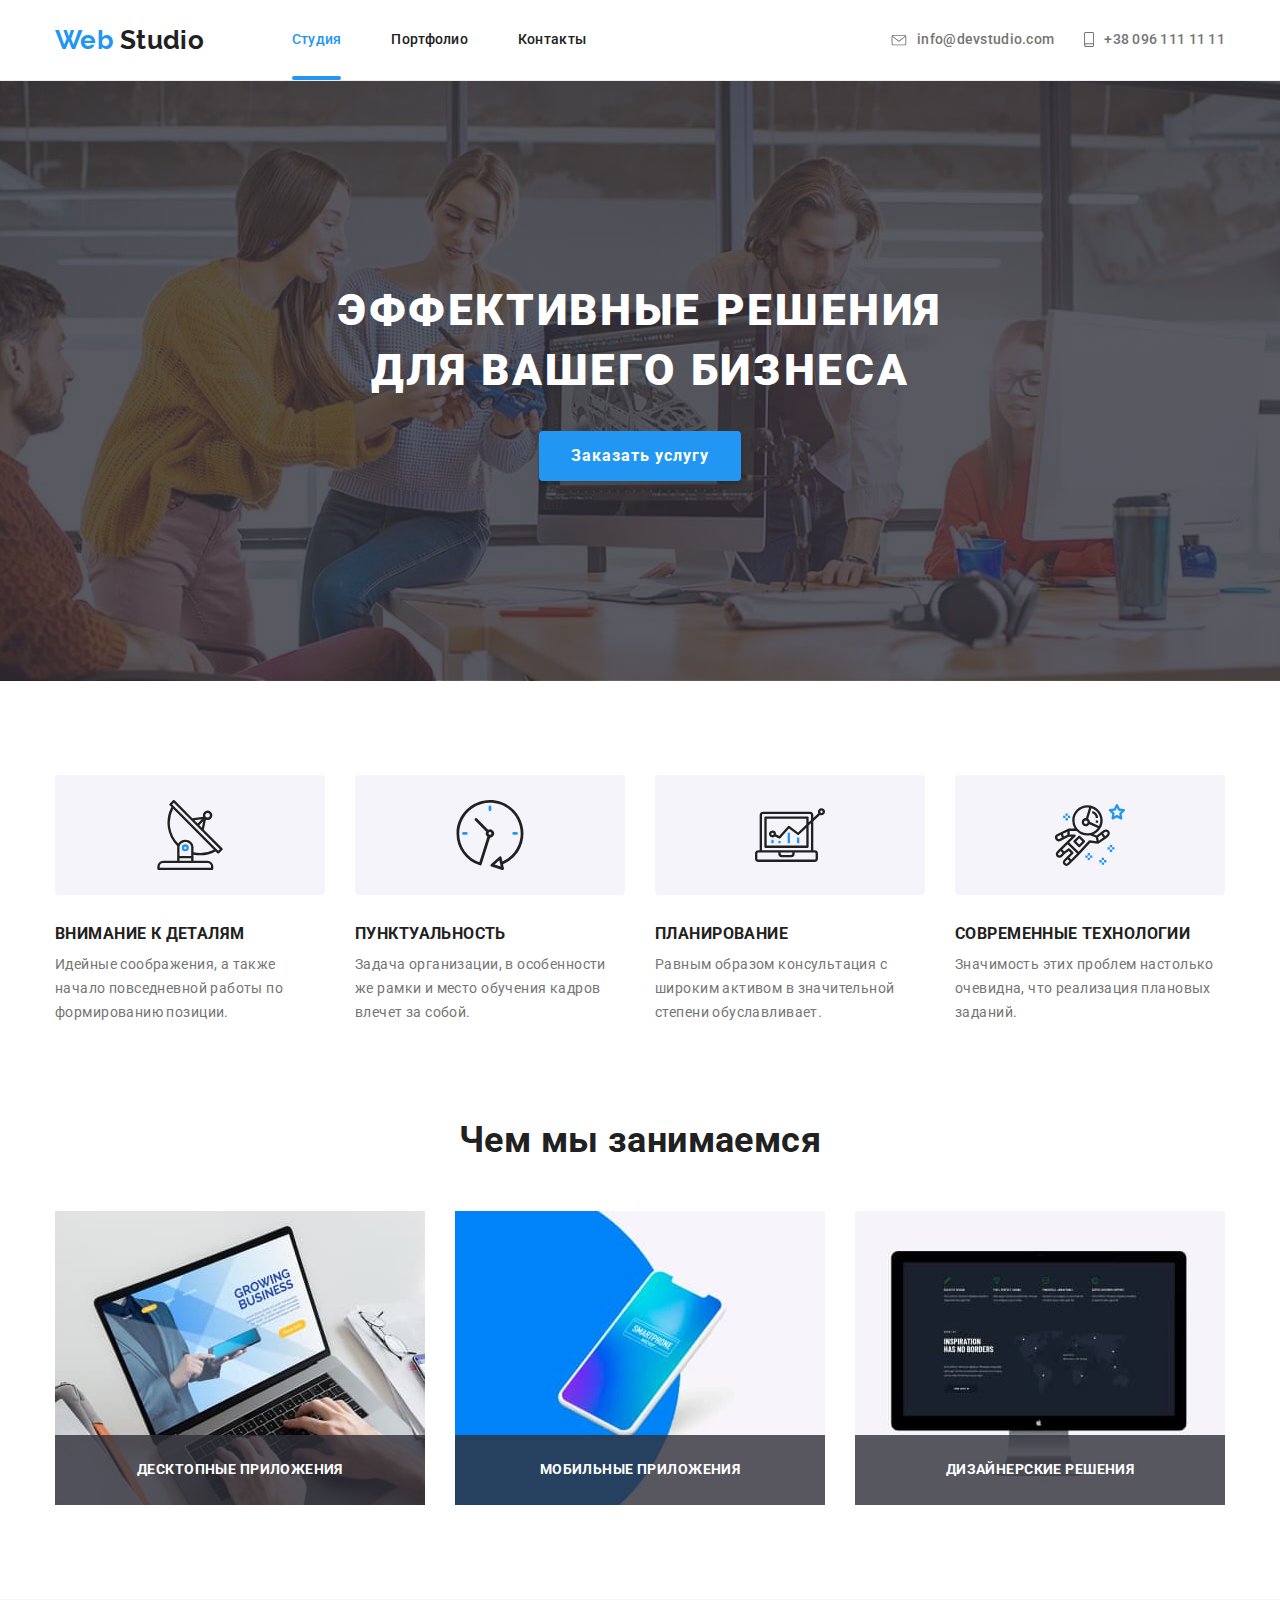
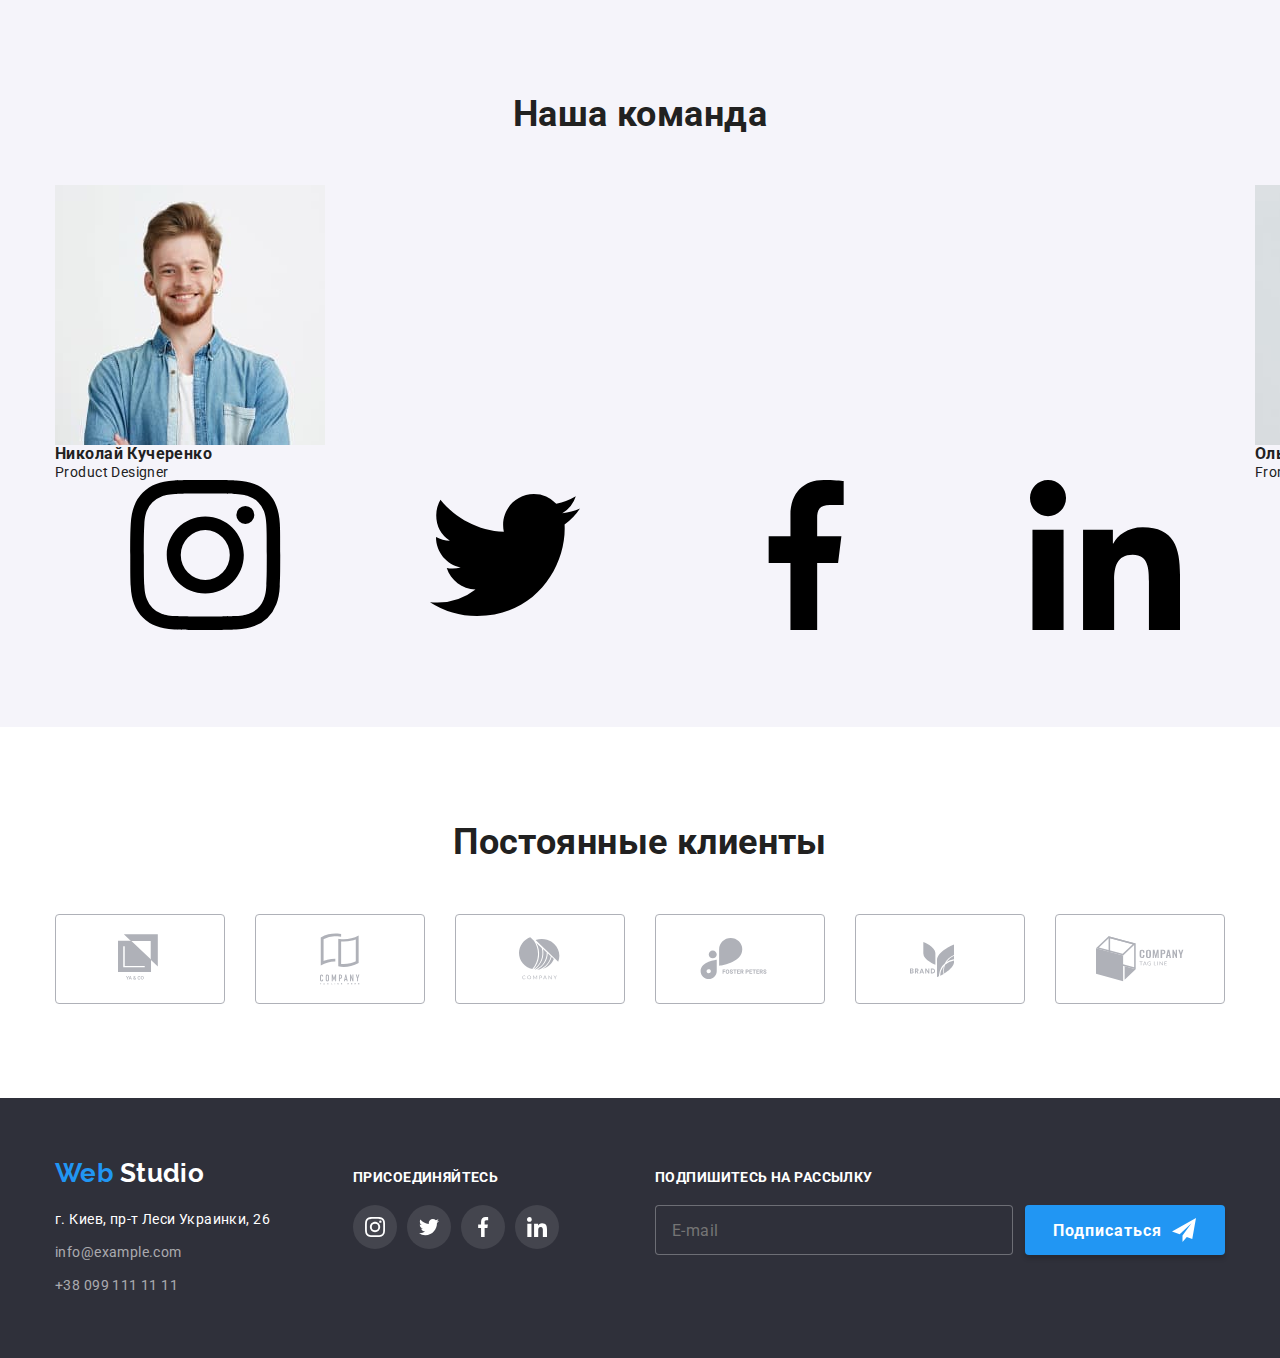
==== commit e5272295: "Оптимизированы фото секция Команда" ====
--- a/index.html
+++ b/index.html
@@ -31,6 +31,7 @@
             aria-controls="menu-wrapper"
             aria-label="переключатель мобильного меню"
             data-menu-button
+            data-hero-button
           >
             <svg class="button-menu-svg" width="40" height="40">
               <use class="icon-menu" href="./images/sprite.svg#icon-menu"></use>
@@ -195,7 +196,7 @@
         </div>
       </section>
       <!-- Секция Наша команда -->
-      <section class="team section visually-hidden">
+      <section class="team section">
         <div class="container">
           <h2 class="team-title">Наша команда</h2>
           <ul class="team-list list">
@@ -203,8 +204,6 @@
               <img
                 src="./images/team/nikolay-kucherenko.jpg"
                 alt="николай кучеренко"
-                width="270"
-                height="260"
               />
               <div class="team-card">
                 <h3 class="team-name">Николай Кучеренко</h3>
@@ -243,12 +242,7 @@
             </li>
 
             <li class="team-item">
-              <img
-                src="./images/team/olga-ivanova.jpg"
-                alt="ольга иванова"
-                width="270"
-                height="260"
-              />
+              <img src="./images/team/olga-ivanova.jpg" alt="ольга иванова" />
               <div class="team-card">
                 <h3 class="team-name">Ольга Иванова</h3>
                 <p class="team-position" lang="en">Frontend Developer</p>
@@ -288,8 +282,6 @@
               <img
                 src="./images/team/andrey-shevchenko.jpg"
                 alt="андрей шевченко"
-                width="270"
-                height="260"
               />
               <div class="team-card">
                 <h3 class="team-name">Андрей Шевченко</h3>
@@ -328,12 +320,7 @@
             </li>
 
             <li class="team-item">
-              <img
-                src="./images/team/ivan-nikolaev.jpg"
-                alt="иван николаев"
-                width="270"
-                height="260"
-              />
+              <img src="./images/team/ivan-nikolaev.jpg" alt="иван николаев" />
               <div class="team-card">
                 <h3 class="team-name">Иван Николаев</h3>
                 <p class="team-position" lang="en">UI Designer</p>
--- a/css/main.min.css
+++ b/css/main.min.css
@@ -1,3 +1,3 @@
 @font-face{font-family:'Raleway';font-style:normal;font-weight:700;font-display:swap;src:local("Raleway Bold"),local("Raleway-Bold"),url("../fonts/raleway-v16-latin-700.woff2") format("woff2"),url("../fonts/raleway-v16-latin-700.woff") format("woff")}/*! modern-normalize v0.7.0 | MIT License | https://github.com/sindresorhus/modern-normalize */*,*::before,*::after{box-sizing:border-box}:root{-moz-tab-size:4;tab-size:4}html{line-height:1.15;-webkit-text-size-adjust:100%}body{margin:0}body{font-family:system-ui,-apple-system,"Segoe UI",Roboto,Helvetica,Arial,sans-serif,"Apple Color Emoji","Segoe UI Emoji"}hr{height:0}abbr[title]{text-decoration:underline dotted}b,strong{font-weight:bolder}code,kbd,samp,pre{font-family:ui-monospace, SFMono-Regular, Consolas, 'Liberation Mono', Menlo,- monospace;font-size:1em}small{font-size:80%}sub,sup{font-size:75%;line-height:0;position:relative;vertical-align:baseline}sub{bottom:-0.25em}sup{top:-0.5em}button,input,optgroup,select,textarea{font-family:inherit;font-size:100%;line-height:1.15;margin:0}button,select{text-transform:none}button,[type='button'],[type='reset'],[type='submit']{-webkit-appearance:button}button::-moz-focus-inner,[type='button']::-moz-focus-inner,[type='reset']::-moz-focus-inner,[type='submit']::-moz-focus-inner{border-style:none;padding:0}button:-moz-focusring,[type='button']:-moz-focusring,[type='reset']:-moz-focusring,[type='submit']:-moz-focusring{outline:1px dotted ButtonText}legend{padding:0}progress{vertical-align:baseline}[type='number']::-webkit-inner-spin-button,[type='number']::-webkit-outer-spin-button{height:auto}[type='search']{-webkit-appearance:textfield;outline-offset:-2px}[type='search']::-webkit-search-decoration{-webkit-appearance:none}::-webkit-file-upload-button{-webkit-appearance:button;font:inherit}summary{display:list-item}.customers-item>a,.footer-social-item>a,.footer-form-button{display:flex;justify-content:center;align-items:center}html{box-sizing:border-box}*,*::before,*::after{box-sizing:inherit;margin:0;padding:0}body{font-family:"Roboto",sans-serif;font-size:14px;font-weight:400;letter-spacing:0.03em;color:#212121;background-color:#fff}.list{padding:0;margin:0;list-style:none}.link{text-decoration:none}.address{font-style:normal}img{display:block;max-width:100%;height:auto}textarea{resize:none}.logo{display:inline-block;font-family:"Raleway",sans-serif;font-weight:700;font-size:24px;line-height:1.167}.logo-web{color:#2196f3}.logo .black-studio{color:#212121}.logo .white-studio{color:#fff}.logo.animate__pulse{animation-duration:1000ms}@media screen and (min-width: 1200px){.logo{font-size:26px;line-height:1.19}}.nav-link.current{position:relative;display:inline-block;color:#2196f3}.nav-link.current::after{position:absolute;left:0;bottom:0;width:100%;content:'';height:4px;border-radius:2px;background-color:#2196f3}@media screen and (max-width: 767px){.nav-link.current{padding-bottom:8px}}.visually-hidden{position:absolute;width:1px;height:1px;margin:-1px;border:0;padding:0;white-space:nowrap;clip-path:inset(100%);clip:rect(0 0 0 0);overflow:hidden}.container{margin-left:auto;margin-right:auto;padding-left:15px;padding-right:15px}@media screen and (min-width: 480px){.container{width:480px}}@media screen and (min-width: 768px){.container{width:768px}}@media screen and (min-width: 1200px){.container{width:1200px}}.header{position:relative;border-bottom:1px solid #ececec}@media screen and (min-width: 768px){.header .container{display:flex;justify-content:space-between;align-items:center}}@media screen and (max-width: 767px){.menu-container{display:flex;justify-content:space-between;align-items:center}}.button-menu{display:inline-flex;margin-top:10px;margin-bottom:10px;border:none;background-color:transparent}.button-menu-svg{fill:#212121;transition:fill 250ms cubic-bezier(0.4, 0, 0.2, 1)}.button-menu-svg:hover,.button-menu-svg:focus{fill:#2196f3}.button-menu .icon-cross{display:none}.button-menu.is-open .icon-cross{display:block}.button-menu.is-open .icon-menu{display:none}@media screen and (min-width: 768px){.button-menu{display:none}}@media screen and (max-width: 767px){.menu-wrapper{position:absolute;top:100%;left:0;z-index:10;width:100%;padding-top:60px;padding-bottom:60px;background-color:#fff;box-shadow:0px 4px 8px rgba(0,0,0,0.04),0px 2px 4px rgba(0,0,0,0.08),0px 1px 3px rgba(0,0,0,0.16);text-align:center;display:none}.menu-wrapper.is-open{display:block}}@media screen and (min-width: 768px){.menu-wrapper{display:flex;align-items:center}}.nav-link{display:block;font-weight:500;line-height:1.14;letter-spacing:0.02em;color:#212121;transition:color 250ms cubic-bezier(0.4, 0, 0.2, 1)}@media screen and (max-width: 767px){.nav-link{font-size:18px;line-height:1.167}}.nav-link:hover,.nav-link:focus{color:#2196f3}@media screen and (min-width: 768px){.nav-link{padding-top:32px;padding-bottom:32px}}@media screen and (max-width: 767px){.nav{margin-bottom:60px}}@media screen and (min-width: 768px){.nav{margin-right:84px}}@media screen and (min-width: 1200px){.nav{margin-right:305px}}@media screen and (min-width: 768px){.nav-list{display:flex}}@media screen and (min-width: 1200px){.contakt-list{display:flex;align-items:center}}.contakt-link{font-weight:500;font-size:18px;line-height:1.167;letter-spacing:0.02em;color:#757575;transition:color 250ms cubic-bezier(0.4, 0, 0.2, 1)}.contakt-link:hover,.contakt-link:focus{color:#2196f3}@media screen and (min-width: 768px){.contakt-link{font-size:12px}}@media screen and (min-width: 1200px){.contakt-link{font-size:14px;line-height:1.14}}@media screen and (max-width: 767px){.nav-list .item{margin-bottom:40px}}@media screen and (min-width: 768px){.nav-list .item:not(:last-child){margin-right:50px}}@media screen and (max-width: 767px){.contakt-list .item:not(:last-child){margin-bottom:16px}}@media screen and (min-width: 768px) and (max-width: 1199px){.contakt-list .item:not(:last-child){margin-bottom:10px}}@media screen and (min-width: 1200px){.contakt-list .item:not(:last-child){margin-right:30px}}@media screen and (min-width: 768px){.contakt-list .link{display:flex}}.icon-mail{align-self:center;margin-top:1px;margin-right:10px;fill:#757575;transition:fill 250ms cubic-bezier(0.4, 0, 0.2, 1)}.contakt-link:hover .icon-mail,.contakt-link:focus .icon-mail{fill:#2196f3}.icon-phone{align-self:center;margin-right:10px;fill:#757575;transition:fill 250ms cubic-bezier(0.4, 0, 0.2, 1)}.contakt-link:hover .icon-phone,.contakt-link:focus .icon-phone{fill:#2196f3}.hero{max-width:1600px;margin-left:auto;margin-right:auto;padding-top:118px;padding-bottom:118px;text-align:center;background-color:#757575;background-image:linear-gradient(rgba(47,48,58,0.8), rgba(47,48,58,0.8)),url("../images/hero/hero-mobile.jpg");background-repeat:no-repeat;background-position:center;background-size:cover}@media screen and (min-device-pixel-ratio: 2), screen and (min-resolution: 192dpi), screen and (min-resolution: 2dppx){.hero{background-image:linear-gradient(rgba(47,48,58,0.8), rgba(47,48,58,0.8)),url("../images/hero/hero-mobile@2x.jpg")}}@media screen and (min-width: 481px){.hero{background-image:linear-gradient(rgba(47,48,58,0.8), rgba(47,48,58,0.8)),url("../images/hero/hero-tablet.jpg")}}@media screen and (min-width: 481px) and (min-device-pixel-ratio: 2), screen and (min-width: 481px) and (min-resolution: 192dpi), screen and (min-width: 481px) and (min-resolution: 2dppx){.hero{background-image:linear-gradient(rgba(47,48,58,0.8), rgba(47,48,58,0.8)),url("../images/hero/hero-tablet@2x.jpg")}}@media screen and (min-width: 769px){.hero{padding-top:200px;padding-bottom:200px;background-image:linear-gradient(rgba(47,48,58,0.8), rgba(47,48,58,0.8)),url("../images/hero/hero-desktop.jpg")}}@media screen and (min-width: 769px) and (min-device-pixel-ratio: 2), screen and (min-width: 769px) and (min-resolution: 192dpi), screen and (min-width: 769px) and (min-resolution: 2dppx){.hero{background-image:linear-gradient(rgba(47,48,58,0.8), rgba(47,48,58,0.8)),url("../images/hero/hero-desktop@2x.jpg")}}@media screen and (max-width: 767px){.hero.is-open{display:none}}.hero-title{margin-top:0;margin-bottom:30px;font-weight:900;font-size:26px;line-height:1.62;text-align:center;letter-spacing:0.06em;text-transform:uppercase;color:#fff}@media screen and (min-width: 1200px){.hero-title{font-size:44px;line-height:1.36}}.hero-button{min-width:200px;padding-top:10px;padding-right:32px;padding-bottom:10px;padding-left:32px;border-width:0;border-radius:4px;box-shadow:0px 4px 4px rgba(0,0,0,0.15);font-weight:700;font-size:16px;line-height:1.88;letter-spacing:0.06em;background-color:#2196f3;color:#fff;cursor:pointer;outline:none;transition:background-color 250ms cubic-bezier(0.4, 0, 0.2, 1),outline 250ms cubic-bezier(0.4, 0, 0.2, 1)}.hero-button:hover,.hero-button:focus{background-color:#2196f3;outline:1px solid #fff}.about{padding-top:60px;padding-bottom:60px}@media screen and (min-width: 1200px){.about{padding-top:94px;padding-bottom:47px}}.about-name{margin-top:0;margin-bottom:10px;line-height:1.14;text-transform:uppercase}.about-description{margin:0;line-height:1.71;color:#757575}.about-bg{display:flex;justify-content:center;margin-bottom:30px;padding-top:25px;padding-bottom:25px;background-color:#f5f4fa;border-radius:4px}@media screen and (min-width: 768px){.about-item{width:calc((100% - 30px) / 2)}}@media screen and (min-width: 1200px){.about-item{width:calc((100% - 90px) / 4)}}@media screen and (max-width: 767px){.about-item:not(:last-child){margin-bottom:30px}}@media screen and (min-width: 1200px){.about-item:not(:last-child){margin-right:30px}}@media screen and (min-width: 768px) and (max-width: 1199px){.about-item:not(:nth-last-child(-n+2)){margin-bottom:30px}}@media screen and (min-width: 768px) and (max-width: 1199px){.about-item:not(:nth-child(2n)){margin-right:30px}}@media screen and (min-width: 768px){.about-list{display:flex;flex-wrap:wrap}}.offer{padding-top:47px;padding-bottom:94px}@media screen and (max-width: 1199px){.offer{display:none}}.offer-title{margin-top:0;margin-bottom:50px;font-size:36px;line-height:1.17;text-align:center}.offer-list{display:flex}.offer-item{position:relative}.offer-item:not(:last-child){margin-right:30px}.offer-name{position:absolute;width:370px;bottom:0;left:0;margin:0;padding-top:27px;padding-bottom:27px;font-weight:700;line-height:1.14;text-align:center;text-transform:uppercase;background-color:rgba(47,48,58,0.8);color:#fff}.customers{padding-top:60px;padding-bottom:60px}@media screen and (min-width: 1200px){.customers{padding-top:94px;padding-bottom:94px}}.customers-title{margin-top:0;margin-bottom:30px;font-size:28px;line-height:1.18;text-align:center}@media screen and (min-width: 1200px){.customers-title{margin-bottom:50px;font-size:36px;line-height:1.17}}.customers-list{display:flex;flex-wrap:wrap;margin:-15px}.customers-item{margin:15px;width:calc((100% - 4 * 15px) / 2)}@media screen and (min-width: 768px){.customers-item{width:calc((100% - 6 * 15px) / 3)}}@media screen and (min-width: 1200px){.customers-item{width:calc((100% - 12 * 15px) / 6)}}.customers-item>a{width:100%;height:90px;border-radius:4px;border:1px solid #afb1b8;background-color:#fff;transition:border-color 250ms cubic-bezier(0.4, 0, 0.2, 1)}.customers-item>a:hover,.customers-item>a:focus{border-color:#2196f3}.customers-icon{fill:#afb1b8;transition:fill 250ms cubic-bezier(0.4, 0, 0.2, 1)}.customers-item>a:hover .customers-icon,.customers-item>a:focus .customers-icon{fill:#2196f3}.footer{padding-top:60px;padding-bottom:60px;background-color:#2f303a}@media screen and (max-width: 1199px){.footer{text-align:center}}.footer .logo{margin-bottom:20px}@media screen and (min-width: 1200px){.footer .container{display:flex;justify-content:space-between;align-items:baseline}}.footer-address-link{line-height:1.71;color:#fff}.footer-address-mail,.footer-address-tel{line-height:1.71;color:rgba(255,255,255,0.6)}@media screen and (max-width: 767px){.footer-box-address{margin-bottom:60px}}@media screen and (min-width: 1200px){.footer-box-address{margin-right:83px}}.accent-link{display:inline-block;transition:color 250ms cubic-bezier(0.4, 0, 0.2, 1)}.accent-link:hover,.accent-link:focus{color:#2196f3}@media screen and (max-width: 1199px){.accent-link:not(:last-child){margin-bottom:8px}}@media screen and (min-width: 1200px){.accent-link:not(:last-child){margin-bottom:9px}}@media screen and (max-width: 1199px){.container-tablet{margin-bottom:60px}}@media screen and (min-width: 768px){.container-tablet{display:flex;align-items:baseline}}@media screen and (min-width: 768px) and (max-width: 1199px){.container-tablet{justify-content:space-around}}.footer-join{display:inline-block;margin-bottom:20px;line-height:1.14;color:#fff;text-transform:uppercase}.footer-social-list{display:flex;justify-content:center}.footer-social-item:not(:last-child){margin-right:10px}.footer-social-item>a{width:44px;height:44px;border-radius:50%;background-color:rgba(255,255,255,0.1);transition:background-color 250ms cubic-bezier(0.4, 0, 0.2, 1)}.footer-social-item>a:hover,.footer-social-item>a:focus{background-color:#2196f3}.footer-social-item .icon{fill:#fff}@media screen and (max-width: 1199px){.footer-form{max-width:450px}}@media screen and (min-width: 768px) and (max-width: 1199px){.footer-form{margin-left:auto;margin-right:auto}}@media screen and (min-width: 1200px){.footer-form{display:flex}}.footer-form-input{width:100%;height:50px;margin-right:auto;margin-left:auto;padding-left:16px;padding-top:15px;padding-right:16px;padding-bottom:15px;font-family:"Roboto",sans-serif;font-style:normal;font-weight:400;font-size:16px;line-height:1.25;letter-spacing:0.03em;color:rgba(255,255,255,0.6);background-color:#2f303a;border:1px solid rgba(255,255,255,0.3);filter:drop-shadow 0px 4px 4px rgba(0,0,0,0.15);border-radius:4px;cursor:pointer;transition:outline 250ms cubic-bezier(0.4, 0, 0.2, 1)}.footer-form-input:hover,.footer-form-input:focus{outline:1px solid #fff}@media screen and (max-width: 1199px){.footer-form-input{display:block;margin-bottom:20px}}@media screen and (min-width: 1200px){.footer-form-input{width:358px;margin-right:12px}}.footer-form-button{width:200px;border-width:0;padding-top:10px;padding-right:29px;padding-bottom:10px;padding-left:28px;font-weight:700;font-size:16px;line-height:1.87;letter-spacing:0.06em;color:#fff;background-color:#2196f3;box-shadow:0px 4px 4px rgba(0,0,0,0.15);border-radius:4px;cursor:pointer;transition:outline 250ms cubic-bezier(0.4, 0, 0.2, 1)}.footer-form-button:hover,.footer-form-button:focus{outline:1px solid #fff}@media screen and (max-width: 1199px){.footer-form-button{margin-right:auto;margin-left:auto}}.footer-form-button .icon{margin-left:10px;fill:#fff}
+ monospace;font-size:1em}small{font-size:80%}sub,sup{font-size:75%;line-height:0;position:relative;vertical-align:baseline}sub{bottom:-0.25em}sup{top:-0.5em}button,input,optgroup,select,textarea{font-family:inherit;font-size:100%;line-height:1.15;margin:0}button,select{text-transform:none}button,[type='button'],[type='reset'],[type='submit']{-webkit-appearance:button}button::-moz-focus-inner,[type='button']::-moz-focus-inner,[type='reset']::-moz-focus-inner,[type='submit']::-moz-focus-inner{border-style:none;padding:0}button:-moz-focusring,[type='button']:-moz-focusring,[type='reset']:-moz-focusring,[type='submit']:-moz-focusring{outline:1px dotted ButtonText}legend{padding:0}progress{vertical-align:baseline}[type='number']::-webkit-inner-spin-button,[type='number']::-webkit-outer-spin-button{height:auto}[type='search']{-webkit-appearance:textfield;outline-offset:-2px}[type='search']::-webkit-search-decoration{-webkit-appearance:none}::-webkit-file-upload-button{-webkit-appearance:button;font:inherit}summary{display:list-item}.name-social-list-item>a,.customers-item>a,.footer-social-item>a,.footer-form-button{display:flex;justify-content:center;align-items:center}html{box-sizing:border-box}*,*::before,*::after{box-sizing:inherit;margin:0;padding:0}body{font-family:"Roboto",sans-serif;font-size:14px;font-weight:400;letter-spacing:0.03em;color:#212121;background-color:#fff}.list{padding:0;margin:0;list-style:none}.link{text-decoration:none}.address{font-style:normal}img{display:block;max-width:100%;height:auto}textarea{resize:none}.logo{display:inline-block;font-family:"Raleway",sans-serif;font-weight:700;font-size:24px;line-height:1.167}.logo-web{color:#2196f3}.logo .black-studio{color:#212121}.logo .white-studio{color:#fff}.logo.animate__pulse{animation-duration:1000ms}@media screen and (min-width: 1200px){.logo{font-size:26px;line-height:1.19}}.nav-link.current{position:relative;display:inline-block;color:#2196f3}.nav-link.current::after{position:absolute;left:0;bottom:0;width:100%;content:'';height:4px;border-radius:2px;background-color:#2196f3}@media screen and (max-width: 767px){.nav-link.current{padding-bottom:8px}}.visually-hidden{position:absolute;width:1px;height:1px;margin:-1px;border:0;padding:0;white-space:nowrap;clip-path:inset(100%);clip:rect(0 0 0 0);overflow:hidden}.container{margin-left:auto;margin-right:auto;padding-left:15px;padding-right:15px}@media screen and (min-width: 480px){.container{width:480px}}@media screen and (min-width: 768px){.container{width:768px}}@media screen and (min-width: 1200px){.container{width:1200px}}.header{position:relative;border-bottom:1px solid #ececec}@media screen and (min-width: 768px){.header .container{display:flex;justify-content:space-between;align-items:center}}@media screen and (max-width: 767px){.menu-container{display:flex;justify-content:space-between;align-items:center}}.button-menu{display:inline-flex;margin-top:10px;margin-bottom:10px;border:none;background-color:transparent}.button-menu-svg{fill:#212121;transition:fill 250ms cubic-bezier(0.4, 0, 0.2, 1)}.button-menu-svg:hover,.button-menu-svg:focus{fill:#2196f3}.button-menu .icon-cross{display:none}.button-menu.is-open .icon-cross{display:block}.button-menu.is-open .icon-menu{display:none}@media screen and (min-width: 768px){.button-menu{display:none}}@media screen and (max-width: 767px){.menu-wrapper{position:absolute;top:100%;left:0;z-index:10;width:100%;padding-top:60px;padding-bottom:60px;background-color:#fff;box-shadow:0px 4px 8px rgba(0,0,0,0.04),0px 2px 4px rgba(0,0,0,0.08),0px 1px 3px rgba(0,0,0,0.16);text-align:center;display:none}.menu-wrapper.is-open{display:block}}@media screen and (min-width: 768px){.menu-wrapper{display:flex;align-items:center}}.nav-link{display:block;font-weight:500;line-height:1.14;letter-spacing:0.02em;color:#212121;transition:color 250ms cubic-bezier(0.4, 0, 0.2, 1)}@media screen and (max-width: 767px){.nav-link{font-size:18px;line-height:1.167}}.nav-link:hover,.nav-link:focus{color:#2196f3}@media screen and (min-width: 768px){.nav-link{padding-top:32px;padding-bottom:32px}}@media screen and (max-width: 767px){.nav{margin-bottom:60px}}@media screen and (min-width: 768px){.nav{margin-right:84px}}@media screen and (min-width: 1200px){.nav{margin-right:305px}}@media screen and (min-width: 768px){.nav-list{display:flex}}@media screen and (min-width: 1200px){.contakt-list{display:flex;align-items:center}}.contakt-link{font-weight:500;font-size:18px;line-height:1.167;letter-spacing:0.02em;color:#757575;transition:color 250ms cubic-bezier(0.4, 0, 0.2, 1)}.contakt-link:hover,.contakt-link:focus{color:#2196f3}@media screen and (min-width: 768px){.contakt-link{font-size:12px}}@media screen and (min-width: 1200px){.contakt-link{font-size:14px;line-height:1.14}}@media screen and (max-width: 767px){.nav-list .item{margin-bottom:40px}}@media screen and (min-width: 768px){.nav-list .item:not(:last-child){margin-right:50px}}@media screen and (max-width: 767px){.contakt-list .item:not(:last-child){margin-bottom:16px}}@media screen and (min-width: 768px) and (max-width: 1199px){.contakt-list .item:not(:last-child){margin-bottom:10px}}@media screen and (min-width: 1200px){.contakt-list .item:not(:last-child){margin-right:30px}}@media screen and (min-width: 768px){.contakt-list .link{display:flex}}.icon-mail{align-self:center;margin-top:1px;margin-right:10px;fill:#757575;transition:fill 250ms cubic-bezier(0.4, 0, 0.2, 1)}.contakt-link:hover .icon-mail,.contakt-link:focus .icon-mail{fill:#2196f3}.icon-phone{align-self:center;margin-right:10px;fill:#757575;transition:fill 250ms cubic-bezier(0.4, 0, 0.2, 1)}.contakt-link:hover .icon-phone,.contakt-link:focus .icon-phone{fill:#2196f3}.hero{max-width:1600px;margin-left:auto;margin-right:auto;padding-top:118px;padding-bottom:118px;text-align:center;background-color:#757575;background-image:linear-gradient(rgba(47,48,58,0.8), rgba(47,48,58,0.8)),url("../images/hero/hero-mobile.jpg");background-repeat:no-repeat;background-position:center;background-size:cover}@media screen and (min-device-pixel-ratio: 2), screen and (min-resolution: 192dpi), screen and (min-resolution: 2dppx){.hero{background-image:linear-gradient(rgba(47,48,58,0.8), rgba(47,48,58,0.8)),url("../images/hero/hero-mobile@2x.jpg")}}@media screen and (min-width: 481px){.hero{background-image:linear-gradient(rgba(47,48,58,0.8), rgba(47,48,58,0.8)),url("../images/hero/hero-tablet.jpg")}}@media screen and (min-width: 481px) and (min-device-pixel-ratio: 2), screen and (min-width: 481px) and (min-resolution: 192dpi), screen and (min-width: 481px) and (min-resolution: 2dppx){.hero{background-image:linear-gradient(rgba(47,48,58,0.8), rgba(47,48,58,0.8)),url("../images/hero/hero-tablet@2x.jpg")}}@media screen and (min-width: 769px){.hero{padding-top:200px;padding-bottom:200px;background-image:linear-gradient(rgba(47,48,58,0.8), rgba(47,48,58,0.8)),url("../images/hero/hero-desktop.jpg")}}@media screen and (min-width: 769px) and (min-device-pixel-ratio: 2), screen and (min-width: 769px) and (min-resolution: 192dpi), screen and (min-width: 769px) and (min-resolution: 2dppx){.hero{background-image:linear-gradient(rgba(47,48,58,0.8), rgba(47,48,58,0.8)),url("../images/hero/hero-desktop@2x.jpg")}}@media screen and (max-width: 767px){.hero.close{display:none}}.hero-title{margin-top:0;margin-bottom:30px;font-weight:900;font-size:26px;line-height:1.62;text-align:center;letter-spacing:0.06em;text-transform:uppercase;color:#fff}@media screen and (min-width: 1200px){.hero-title{font-size:44px;line-height:1.36}}.hero-button{min-width:200px;padding-top:10px;padding-right:32px;padding-bottom:10px;padding-left:32px;border-width:0;border-radius:4px;box-shadow:0px 4px 4px rgba(0,0,0,0.15);font-weight:700;font-size:16px;line-height:1.88;letter-spacing:0.06em;background-color:#2196f3;color:#fff;cursor:pointer;outline:none;transition:background-color 250ms cubic-bezier(0.4, 0, 0.2, 1),outline 250ms cubic-bezier(0.4, 0, 0.2, 1)}.hero-button:hover,.hero-button:focus{background-color:#2196f3;outline:1px solid #fff}.about{padding-top:60px;padding-bottom:60px}@media screen and (min-width: 1200px){.about{padding-top:94px;padding-bottom:47px}}.about-name{margin-top:0;margin-bottom:10px;line-height:1.14;text-transform:uppercase}.about-description{margin:0;line-height:1.71;color:#757575}.about-bg{display:flex;justify-content:center;margin-bottom:30px;padding-top:25px;padding-bottom:25px;background-color:#f5f4fa;border-radius:4px}@media screen and (min-width: 768px){.about-item{width:calc((100% - 30px) / 2)}}@media screen and (min-width: 1200px){.about-item{width:calc((100% - 90px) / 4)}}@media screen and (max-width: 767px){.about-item:not(:last-child){margin-bottom:30px}}@media screen and (min-width: 1200px){.about-item:not(:last-child){margin-right:30px}}@media screen and (min-width: 768px) and (max-width: 1199px){.about-item:not(:nth-last-child(-n+2)){margin-bottom:30px}}@media screen and (min-width: 768px) and (max-width: 1199px){.about-item:not(:nth-child(2n)){margin-right:30px}}@media screen and (min-width: 768px){.about-list{display:flex;flex-wrap:wrap}}.offer{padding-top:47px;padding-bottom:94px}@media screen and (max-width: 1199px){.offer{display:none}}.offer-title{margin-top:0;margin-bottom:50px;font-size:36px;line-height:1.17;text-align:center}.offer-list{display:flex}.offer-item{position:relative}.offer-item:not(:last-child){margin-right:30px}.offer-name{position:absolute;width:370px;bottom:0;left:0;margin:0;padding-top:27px;padding-bottom:27px;font-weight:700;line-height:1.14;text-align:center;text-transform:uppercase;background-color:rgba(47,48,58,0.8);color:#fff}.team{padding-top:60px;padding-bottom:60px;background-color:#f5f4fa}@media screen and (min-width: 1200px){.team{padding-top:94px;padding-bottom:94px}}.team-title{margin-top:0;margin-bottom:30px;font-size:28px;line-height:1.18;text-align:center}@media screen and (min-width: 1200px){.team-title{margin-bottom:50px;font-size:36px;line-height:1.17}}@media screen and (min-width: 768px){.team-list{display:flex}}.team-itemD{display:block;width:270px;border-bottom-right-radius:4px;border-bottom-left-radius:4px;box-shadow:0px 2px 1px rgba(0,0,0,0.2),0px 1px 1px rgba(0,0,0,0.14),0px 1px 3px rgba(0,0,0,0.12);background-color:#fff}.team-itemD:not(:last-child){margin-right:30px}.team-cardD{padding-top:30px;padding-bottom:24px;padding-left:32px;padding-right:32px}.team-nameD{margin-top:0;margin-bottom:10px;font-weight:500;font-size:16px;line-height:1.19;text-align:center}.team-positionD{margin-top:0;margin-bottom:16px;font-size:16px;line-height:1.19;text-align:center;color:#757575}.name-social-list{display:flex;justify-content:space-between}.name-social-list-item>a{width:44px;height:44px;border-radius:50%;transition:background-color 250ms cubic-bezier(0.4, 0, 0.2, 1)}.name-social-list-item>a:hover,.name-social-list-item>a:focus{background-color:#2196f3}.name-social-list-icon{width:20px;height:20px;fill:#afb1b8;transition:fill 250ms cubic-bezier(0.4, 0, 0.2, 1)}.name-social-item>a:hover .name-social-list-icon,.name-social-item>a:focus .name-social-list-icon{fill:#fff}.customers{padding-top:60px;padding-bottom:60px}@media screen and (min-width: 1200px){.customers{padding-top:94px;padding-bottom:94px}}.customers-title{margin-top:0;margin-bottom:30px;font-size:28px;line-height:1.18;text-align:center}@media screen and (min-width: 1200px){.customers-title{margin-bottom:50px;font-size:36px;line-height:1.17}}.customers-list{display:flex;flex-wrap:wrap;margin:-15px}.customers-item{margin:15px;width:calc((100% - 4 * 15px) / 2)}@media screen and (min-width: 768px){.customers-item{width:calc((100% - 6 * 15px) / 3)}}@media screen and (min-width: 1200px){.customers-item{width:calc((100% - 12 * 15px) / 6)}}.customers-item>a{width:100%;height:90px;border-radius:4px;border:1px solid #afb1b8;background-color:#fff;transition:border-color 250ms cubic-bezier(0.4, 0, 0.2, 1)}.customers-item>a:hover,.customers-item>a:focus{border-color:#2196f3}.customers-icon{fill:#afb1b8;transition:fill 250ms cubic-bezier(0.4, 0, 0.2, 1)}.customers-item>a:hover .customers-icon,.customers-item>a:focus .customers-icon{fill:#2196f3}.footer{padding-top:60px;padding-bottom:60px;background-color:#2f303a}@media screen and (max-width: 1199px){.footer{text-align:center}}.footer .logo{margin-bottom:20px}@media screen and (min-width: 1200px){.footer .container{display:flex;justify-content:space-between;align-items:baseline}}.footer-address-link{line-height:1.71;color:#fff}.footer-address-mail,.footer-address-tel{line-height:1.71;color:rgba(255,255,255,0.6)}@media screen and (max-width: 767px){.footer-box-address{margin-bottom:60px}}@media screen and (min-width: 1200px){.footer-box-address{margin-right:83px}}.accent-link{display:inline-block;transition:color 250ms cubic-bezier(0.4, 0, 0.2, 1)}.accent-link:hover,.accent-link:focus{color:#2196f3}@media screen and (max-width: 1199px){.accent-link:not(:last-child){margin-bottom:8px}}@media screen and (min-width: 1200px){.accent-link:not(:last-child){margin-bottom:9px}}@media screen and (max-width: 1199px){.container-tablet{margin-bottom:60px}}@media screen and (min-width: 768px){.container-tablet{display:flex;align-items:baseline}}@media screen and (min-width: 768px) and (max-width: 1199px){.container-tablet{justify-content:space-around}}.footer-join{display:inline-block;margin-bottom:20px;line-height:1.14;color:#fff;text-transform:uppercase}.footer-social-list{display:flex;justify-content:center}.footer-social-item:not(:last-child){margin-right:10px}.footer-social-item>a{width:44px;height:44px;border-radius:50%;background-color:rgba(255,255,255,0.1);transition:background-color 250ms cubic-bezier(0.4, 0, 0.2, 1)}.footer-social-item>a:hover,.footer-social-item>a:focus{background-color:#2196f3}.footer-social-item .icon{fill:#fff}@media screen and (max-width: 1199px){.footer-form{max-width:450px}}@media screen and (min-width: 768px) and (max-width: 1199px){.footer-form{margin-left:auto;margin-right:auto}}@media screen and (min-width: 1200px){.footer-form{display:flex}}.footer-form-input{width:100%;height:50px;margin-right:auto;margin-left:auto;padding-left:16px;padding-top:15px;padding-right:16px;padding-bottom:15px;font-family:"Roboto",sans-serif;font-style:normal;font-weight:400;font-size:16px;line-height:1.25;letter-spacing:0.03em;color:rgba(255,255,255,0.6);background-color:#2f303a;border:1px solid rgba(255,255,255,0.3);filter:drop-shadow 0px 4px 4px rgba(0,0,0,0.15);border-radius:4px;cursor:pointer;transition:outline 250ms cubic-bezier(0.4, 0, 0.2, 1)}.footer-form-input:hover,.footer-form-input:focus{outline:1px solid #fff}@media screen and (max-width: 1199px){.footer-form-input{display:block;margin-bottom:20px}}@media screen and (min-width: 1200px){.footer-form-input{width:358px;margin-right:12px}}.footer-form-button{width:200px;border-width:0;padding-top:10px;padding-right:29px;padding-bottom:10px;padding-left:28px;font-weight:700;font-size:16px;line-height:1.87;letter-spacing:0.06em;color:#fff;background-color:#2196f3;box-shadow:0px 4px 4px rgba(0,0,0,0.15);border-radius:4px;cursor:pointer;transition:outline 250ms cubic-bezier(0.4, 0, 0.2, 1)}.footer-form-button:hover,.footer-form-button:focus{outline:1px solid #fff}@media screen and (max-width: 1199px){.footer-form-button{margin-right:auto;margin-left:auto}}.footer-form-button .icon{margin-left:10px;fill:#fff}
 /*# sourceMappingURL=main.min.css.map */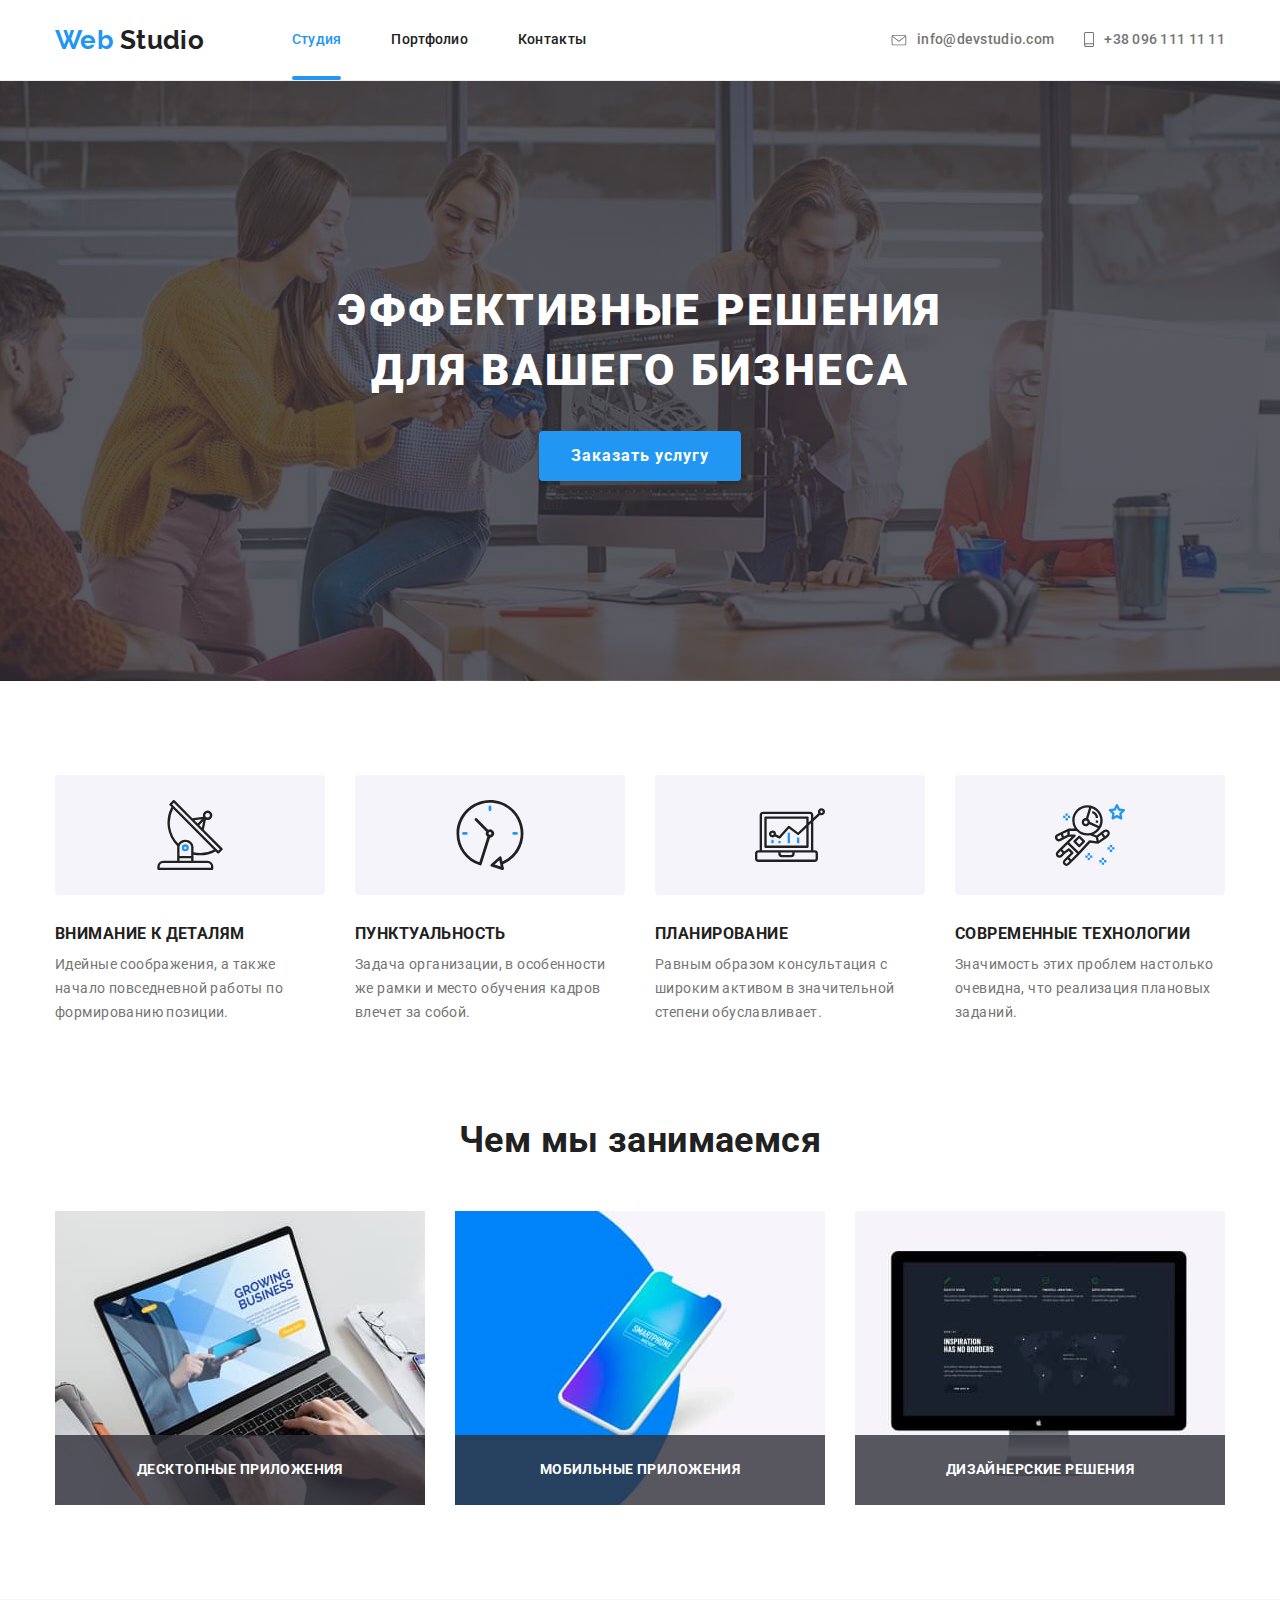
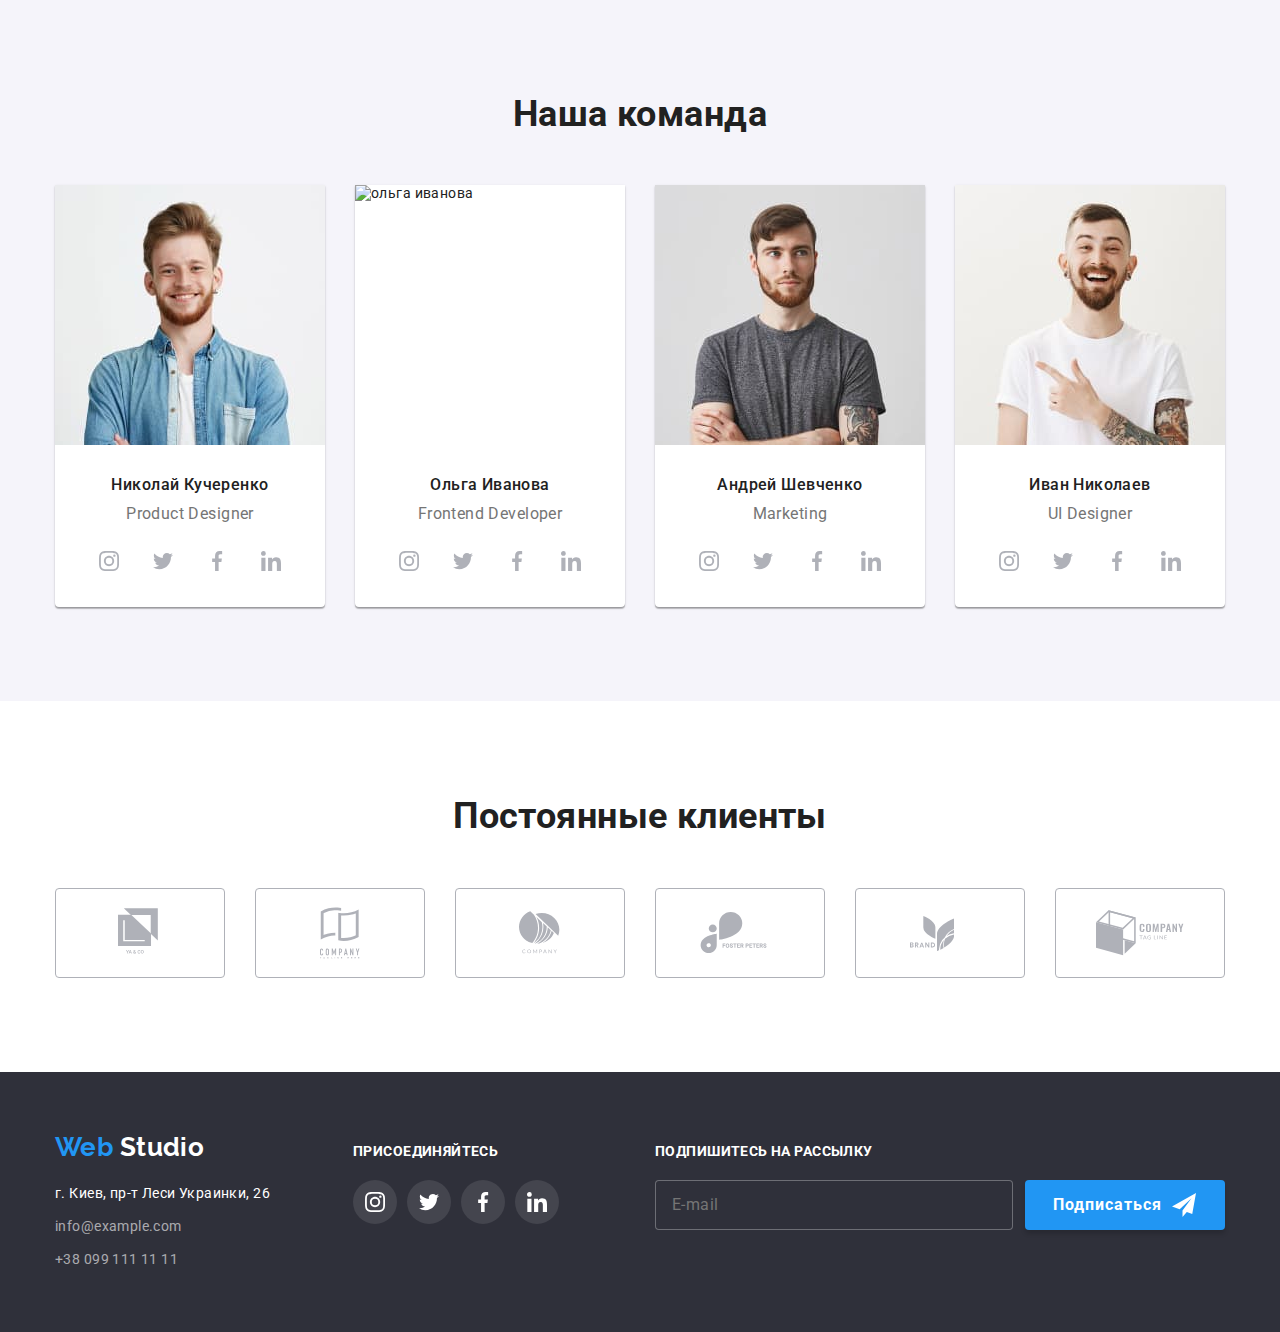
==== commit f55a8a48: "Начало адаптации фото Команда" ====
--- a/index.html
+++ b/index.html
@@ -242,7 +242,30 @@
             </li>
 
             <li class="team-item">
-              <img src="./images/team/olga-ivanova.jpg" alt="ольга иванова" />
+              <picture>
+                <source
+                  media="(max-width: 767px)"
+                  srcset="
+                    ./images/team/olga-ivanova.jpg-mob.jpg    1x,
+                    ./images/team/olga-ivanova.jpg-mob@2x.jpg 2x
+                  "
+                  type="image/jpeg" />
+                <source
+                  media="(min-width: 768px) and (max-width: 1199px) "
+                  srcset="
+                    ./images/team/olga-ivanova.jpg-tab.jpg    1x,
+                    ./images/team/olga-ivanova.jpg-tab@2x.jpg 2x
+                  "
+                  type="image/jpeg" />
+                <img
+                  srcset="
+                    ./images/team/olga-ivanova.jpg.jpg    1x,
+                    ./images/team/olga-ivanova.jpg@2x.jpg 2x
+                  "
+                  src="./images/team/olga-ivanova.jpg"
+                  alt="ольга иванова"
+              /></picture>
+              <!-- <img src="./images/team/olga-ivanova.jpg" alt="ольга иванова" /> -->
               <div class="team-card">
                 <h3 class="team-name">Ольга Иванова</h3>
                 <p class="team-position" lang="en">Frontend Developer</p>
--- a/css/main.min.css
+++ b/css/main.min.css
@@ -1,3 +1,3 @@
 @font-face{font-family:'Raleway';font-style:normal;font-weight:700;font-display:swap;src:local("Raleway Bold"),local("Raleway-Bold"),url("../fonts/raleway-v16-latin-700.woff2") format("woff2"),url("../fonts/raleway-v16-latin-700.woff") format("woff")}/*! modern-normalize v0.7.0 | MIT License | https://github.com/sindresorhus/modern-normalize */*,*::before,*::after{box-sizing:border-box}:root{-moz-tab-size:4;tab-size:4}html{line-height:1.15;-webkit-text-size-adjust:100%}body{margin:0}body{font-family:system-ui,-apple-system,"Segoe UI",Roboto,Helvetica,Arial,sans-serif,"Apple Color Emoji","Segoe UI Emoji"}hr{height:0}abbr[title]{text-decoration:underline dotted}b,strong{font-weight:bolder}code,kbd,samp,pre{font-family:ui-monospace, SFMono-Regular, Consolas, 'Liberation Mono', Menlo,- monospace;font-size:1em}small{font-size:80%}sub,sup{font-size:75%;line-height:0;position:relative;vertical-align:baseline}sub{bottom:-0.25em}sup{top:-0.5em}button,input,optgroup,select,textarea{font-family:inherit;font-size:100%;line-height:1.15;margin:0}button,select{text-transform:none}button,[type='button'],[type='reset'],[type='submit']{-webkit-appearance:button}button::-moz-focus-inner,[type='button']::-moz-focus-inner,[type='reset']::-moz-focus-inner,[type='submit']::-moz-focus-inner{border-style:none;padding:0}button:-moz-focusring,[type='button']:-moz-focusring,[type='reset']:-moz-focusring,[type='submit']:-moz-focusring{outline:1px dotted ButtonText}legend{padding:0}progress{vertical-align:baseline}[type='number']::-webkit-inner-spin-button,[type='number']::-webkit-outer-spin-button{height:auto}[type='search']{-webkit-appearance:textfield;outline-offset:-2px}[type='search']::-webkit-search-decoration{-webkit-appearance:none}::-webkit-file-upload-button{-webkit-appearance:button;font:inherit}summary{display:list-item}.name-social-list-item>a,.customers-item>a,.footer-social-item>a,.footer-form-button{display:flex;justify-content:center;align-items:center}html{box-sizing:border-box}*,*::before,*::after{box-sizing:inherit;margin:0;padding:0}body{font-family:"Roboto",sans-serif;font-size:14px;font-weight:400;letter-spacing:0.03em;color:#212121;background-color:#fff}.list{padding:0;margin:0;list-style:none}.link{text-decoration:none}.address{font-style:normal}img{display:block;max-width:100%;height:auto}textarea{resize:none}.logo{display:inline-block;font-family:"Raleway",sans-serif;font-weight:700;font-size:24px;line-height:1.167}.logo-web{color:#2196f3}.logo .black-studio{color:#212121}.logo .white-studio{color:#fff}.logo.animate__pulse{animation-duration:1000ms}@media screen and (min-width: 1200px){.logo{font-size:26px;line-height:1.19}}.nav-link.current{position:relative;display:inline-block;color:#2196f3}.nav-link.current::after{position:absolute;left:0;bottom:0;width:100%;content:'';height:4px;border-radius:2px;background-color:#2196f3}@media screen and (max-width: 767px){.nav-link.current{padding-bottom:8px}}.visually-hidden{position:absolute;width:1px;height:1px;margin:-1px;border:0;padding:0;white-space:nowrap;clip-path:inset(100%);clip:rect(0 0 0 0);overflow:hidden}.container{margin-left:auto;margin-right:auto;padding-left:15px;padding-right:15px}@media screen and (min-width: 480px){.container{width:480px}}@media screen and (min-width: 768px){.container{width:768px}}@media screen and (min-width: 1200px){.container{width:1200px}}.header{position:relative;border-bottom:1px solid #ececec}@media screen and (min-width: 768px){.header .container{display:flex;justify-content:space-between;align-items:center}}@media screen and (max-width: 767px){.menu-container{display:flex;justify-content:space-between;align-items:center}}.button-menu{display:inline-flex;margin-top:10px;margin-bottom:10px;border:none;background-color:transparent}.button-menu-svg{fill:#212121;transition:fill 250ms cubic-bezier(0.4, 0, 0.2, 1)}.button-menu-svg:hover,.button-menu-svg:focus{fill:#2196f3}.button-menu .icon-cross{display:none}.button-menu.is-open .icon-cross{display:block}.button-menu.is-open .icon-menu{display:none}@media screen and (min-width: 768px){.button-menu{display:none}}@media screen and (max-width: 767px){.menu-wrapper{position:absolute;top:100%;left:0;z-index:10;width:100%;padding-top:60px;padding-bottom:60px;background-color:#fff;box-shadow:0px 4px 8px rgba(0,0,0,0.04),0px 2px 4px rgba(0,0,0,0.08),0px 1px 3px rgba(0,0,0,0.16);text-align:center;display:none}.menu-wrapper.is-open{display:block}}@media screen and (min-width: 768px){.menu-wrapper{display:flex;align-items:center}}.nav-link{display:block;font-weight:500;line-height:1.14;letter-spacing:0.02em;color:#212121;transition:color 250ms cubic-bezier(0.4, 0, 0.2, 1)}@media screen and (max-width: 767px){.nav-link{font-size:18px;line-height:1.167}}.nav-link:hover,.nav-link:focus{color:#2196f3}@media screen and (min-width: 768px){.nav-link{padding-top:32px;padding-bottom:32px}}@media screen and (max-width: 767px){.nav{margin-bottom:60px}}@media screen and (min-width: 768px){.nav{margin-right:84px}}@media screen and (min-width: 1200px){.nav{margin-right:305px}}@media screen and (min-width: 768px){.nav-list{display:flex}}@media screen and (min-width: 1200px){.contakt-list{display:flex;align-items:center}}.contakt-link{font-weight:500;font-size:18px;line-height:1.167;letter-spacing:0.02em;color:#757575;transition:color 250ms cubic-bezier(0.4, 0, 0.2, 1)}.contakt-link:hover,.contakt-link:focus{color:#2196f3}@media screen and (min-width: 768px){.contakt-link{font-size:12px}}@media screen and (min-width: 1200px){.contakt-link{font-size:14px;line-height:1.14}}@media screen and (max-width: 767px){.nav-list .item{margin-bottom:40px}}@media screen and (min-width: 768px){.nav-list .item:not(:last-child){margin-right:50px}}@media screen and (max-width: 767px){.contakt-list .item:not(:last-child){margin-bottom:16px}}@media screen and (min-width: 768px) and (max-width: 1199px){.contakt-list .item:not(:last-child){margin-bottom:10px}}@media screen and (min-width: 1200px){.contakt-list .item:not(:last-child){margin-right:30px}}@media screen and (min-width: 768px){.contakt-list .link{display:flex}}.icon-mail{align-self:center;margin-top:1px;margin-right:10px;fill:#757575;transition:fill 250ms cubic-bezier(0.4, 0, 0.2, 1)}.contakt-link:hover .icon-mail,.contakt-link:focus .icon-mail{fill:#2196f3}.icon-phone{align-self:center;margin-right:10px;fill:#757575;transition:fill 250ms cubic-bezier(0.4, 0, 0.2, 1)}.contakt-link:hover .icon-phone,.contakt-link:focus .icon-phone{fill:#2196f3}.hero{max-width:1600px;margin-left:auto;margin-right:auto;padding-top:118px;padding-bottom:118px;text-align:center;background-color:#757575;background-image:linear-gradient(rgba(47,48,58,0.8), rgba(47,48,58,0.8)),url("../images/hero/hero-mobile.jpg");background-repeat:no-repeat;background-position:center;background-size:cover}@media screen and (min-device-pixel-ratio: 2), screen and (min-resolution: 192dpi), screen and (min-resolution: 2dppx){.hero{background-image:linear-gradient(rgba(47,48,58,0.8), rgba(47,48,58,0.8)),url("../images/hero/hero-mobile@2x.jpg")}}@media screen and (min-width: 481px){.hero{background-image:linear-gradient(rgba(47,48,58,0.8), rgba(47,48,58,0.8)),url("../images/hero/hero-tablet.jpg")}}@media screen and (min-width: 481px) and (min-device-pixel-ratio: 2), screen and (min-width: 481px) and (min-resolution: 192dpi), screen and (min-width: 481px) and (min-resolution: 2dppx){.hero{background-image:linear-gradient(rgba(47,48,58,0.8), rgba(47,48,58,0.8)),url("../images/hero/hero-tablet@2x.jpg")}}@media screen and (min-width: 769px){.hero{padding-top:200px;padding-bottom:200px;background-image:linear-gradient(rgba(47,48,58,0.8), rgba(47,48,58,0.8)),url("../images/hero/hero-desktop.jpg")}}@media screen and (min-width: 769px) and (min-device-pixel-ratio: 2), screen and (min-width: 769px) and (min-resolution: 192dpi), screen and (min-width: 769px) and (min-resolution: 2dppx){.hero{background-image:linear-gradient(rgba(47,48,58,0.8), rgba(47,48,58,0.8)),url("../images/hero/hero-desktop@2x.jpg")}}@media screen and (max-width: 767px){.hero.close{display:none}}.hero-title{margin-top:0;margin-bottom:30px;font-weight:900;font-size:26px;line-height:1.62;text-align:center;letter-spacing:0.06em;text-transform:uppercase;color:#fff}@media screen and (min-width: 1200px){.hero-title{font-size:44px;line-height:1.36}}.hero-button{min-width:200px;padding-top:10px;padding-right:32px;padding-bottom:10px;padding-left:32px;border-width:0;border-radius:4px;box-shadow:0px 4px 4px rgba(0,0,0,0.15);font-weight:700;font-size:16px;line-height:1.88;letter-spacing:0.06em;background-color:#2196f3;color:#fff;cursor:pointer;outline:none;transition:background-color 250ms cubic-bezier(0.4, 0, 0.2, 1),outline 250ms cubic-bezier(0.4, 0, 0.2, 1)}.hero-button:hover,.hero-button:focus{background-color:#2196f3;outline:1px solid #fff}.about{padding-top:60px;padding-bottom:60px}@media screen and (min-width: 1200px){.about{padding-top:94px;padding-bottom:47px}}.about-name{margin-top:0;margin-bottom:10px;line-height:1.14;text-transform:uppercase}.about-description{margin:0;line-height:1.71;color:#757575}.about-bg{display:flex;justify-content:center;margin-bottom:30px;padding-top:25px;padding-bottom:25px;background-color:#f5f4fa;border-radius:4px}@media screen and (min-width: 768px){.about-item{width:calc((100% - 30px) / 2)}}@media screen and (min-width: 1200px){.about-item{width:calc((100% - 90px) / 4)}}@media screen and (max-width: 767px){.about-item:not(:last-child){margin-bottom:30px}}@media screen and (min-width: 1200px){.about-item:not(:last-child){margin-right:30px}}@media screen and (min-width: 768px) and (max-width: 1199px){.about-item:not(:nth-last-child(-n+2)){margin-bottom:30px}}@media screen and (min-width: 768px) and (max-width: 1199px){.about-item:not(:nth-child(2n)){margin-right:30px}}@media screen and (min-width: 768px){.about-list{display:flex;flex-wrap:wrap}}.offer{padding-top:47px;padding-bottom:94px}@media screen and (max-width: 1199px){.offer{display:none}}.offer-title{margin-top:0;margin-bottom:50px;font-size:36px;line-height:1.17;text-align:center}.offer-list{display:flex}.offer-item{position:relative}.offer-item:not(:last-child){margin-right:30px}.offer-name{position:absolute;width:370px;bottom:0;left:0;margin:0;padding-top:27px;padding-bottom:27px;font-weight:700;line-height:1.14;text-align:center;text-transform:uppercase;background-color:rgba(47,48,58,0.8);color:#fff}.team{padding-top:60px;padding-bottom:60px;background-color:#f5f4fa}@media screen and (min-width: 1200px){.team{padding-top:94px;padding-bottom:94px}}.team-title{margin-top:0;margin-bottom:30px;font-size:28px;line-height:1.18;text-align:center}@media screen and (min-width: 1200px){.team-title{margin-bottom:50px;font-size:36px;line-height:1.17}}@media screen and (min-width: 768px){.team-list{display:flex}}.team-itemD{display:block;width:270px;border-bottom-right-radius:4px;border-bottom-left-radius:4px;box-shadow:0px 2px 1px rgba(0,0,0,0.2),0px 1px 1px rgba(0,0,0,0.14),0px 1px 3px rgba(0,0,0,0.12);background-color:#fff}.team-itemD:not(:last-child){margin-right:30px}.team-cardD{padding-top:30px;padding-bottom:24px;padding-left:32px;padding-right:32px}.team-nameD{margin-top:0;margin-bottom:10px;font-weight:500;font-size:16px;line-height:1.19;text-align:center}.team-positionD{margin-top:0;margin-bottom:16px;font-size:16px;line-height:1.19;text-align:center;color:#757575}.name-social-list{display:flex;justify-content:space-between}.name-social-list-item>a{width:44px;height:44px;border-radius:50%;transition:background-color 250ms cubic-bezier(0.4, 0, 0.2, 1)}.name-social-list-item>a:hover,.name-social-list-item>a:focus{background-color:#2196f3}.name-social-list-icon{width:20px;height:20px;fill:#afb1b8;transition:fill 250ms cubic-bezier(0.4, 0, 0.2, 1)}.name-social-item>a:hover .name-social-list-icon,.name-social-item>a:focus .name-social-list-icon{fill:#fff}.customers{padding-top:60px;padding-bottom:60px}@media screen and (min-width: 1200px){.customers{padding-top:94px;padding-bottom:94px}}.customers-title{margin-top:0;margin-bottom:30px;font-size:28px;line-height:1.18;text-align:center}@media screen and (min-width: 1200px){.customers-title{margin-bottom:50px;font-size:36px;line-height:1.17}}.customers-list{display:flex;flex-wrap:wrap;margin:-15px}.customers-item{margin:15px;width:calc((100% - 4 * 15px) / 2)}@media screen and (min-width: 768px){.customers-item{width:calc((100% - 6 * 15px) / 3)}}@media screen and (min-width: 1200px){.customers-item{width:calc((100% - 12 * 15px) / 6)}}.customers-item>a{width:100%;height:90px;border-radius:4px;border:1px solid #afb1b8;background-color:#fff;transition:border-color 250ms cubic-bezier(0.4, 0, 0.2, 1)}.customers-item>a:hover,.customers-item>a:focus{border-color:#2196f3}.customers-icon{fill:#afb1b8;transition:fill 250ms cubic-bezier(0.4, 0, 0.2, 1)}.customers-item>a:hover .customers-icon,.customers-item>a:focus .customers-icon{fill:#2196f3}.footer{padding-top:60px;padding-bottom:60px;background-color:#2f303a}@media screen and (max-width: 1199px){.footer{text-align:center}}.footer .logo{margin-bottom:20px}@media screen and (min-width: 1200px){.footer .container{display:flex;justify-content:space-between;align-items:baseline}}.footer-address-link{line-height:1.71;color:#fff}.footer-address-mail,.footer-address-tel{line-height:1.71;color:rgba(255,255,255,0.6)}@media screen and (max-width: 767px){.footer-box-address{margin-bottom:60px}}@media screen and (min-width: 1200px){.footer-box-address{margin-right:83px}}.accent-link{display:inline-block;transition:color 250ms cubic-bezier(0.4, 0, 0.2, 1)}.accent-link:hover,.accent-link:focus{color:#2196f3}@media screen and (max-width: 1199px){.accent-link:not(:last-child){margin-bottom:8px}}@media screen and (min-width: 1200px){.accent-link:not(:last-child){margin-bottom:9px}}@media screen and (max-width: 1199px){.container-tablet{margin-bottom:60px}}@media screen and (min-width: 768px){.container-tablet{display:flex;align-items:baseline}}@media screen and (min-width: 768px) and (max-width: 1199px){.container-tablet{justify-content:space-around}}.footer-join{display:inline-block;margin-bottom:20px;line-height:1.14;color:#fff;text-transform:uppercase}.footer-social-list{display:flex;justify-content:center}.footer-social-item:not(:last-child){margin-right:10px}.footer-social-item>a{width:44px;height:44px;border-radius:50%;background-color:rgba(255,255,255,0.1);transition:background-color 250ms cubic-bezier(0.4, 0, 0.2, 1)}.footer-social-item>a:hover,.footer-social-item>a:focus{background-color:#2196f3}.footer-social-item .icon{fill:#fff}@media screen and (max-width: 1199px){.footer-form{max-width:450px}}@media screen and (min-width: 768px) and (max-width: 1199px){.footer-form{margin-left:auto;margin-right:auto}}@media screen and (min-width: 1200px){.footer-form{display:flex}}.footer-form-input{width:100%;height:50px;margin-right:auto;margin-left:auto;padding-left:16px;padding-top:15px;padding-right:16px;padding-bottom:15px;font-family:"Roboto",sans-serif;font-style:normal;font-weight:400;font-size:16px;line-height:1.25;letter-spacing:0.03em;color:rgba(255,255,255,0.6);background-color:#2f303a;border:1px solid rgba(255,255,255,0.3);filter:drop-shadow 0px 4px 4px rgba(0,0,0,0.15);border-radius:4px;cursor:pointer;transition:outline 250ms cubic-bezier(0.4, 0, 0.2, 1)}.footer-form-input:hover,.footer-form-input:focus{outline:1px solid #fff}@media screen and (max-width: 1199px){.footer-form-input{display:block;margin-bottom:20px}}@media screen and (min-width: 1200px){.footer-form-input{width:358px;margin-right:12px}}.footer-form-button{width:200px;border-width:0;padding-top:10px;padding-right:29px;padding-bottom:10px;padding-left:28px;font-weight:700;font-size:16px;line-height:1.87;letter-spacing:0.06em;color:#fff;background-color:#2196f3;box-shadow:0px 4px 4px rgba(0,0,0,0.15);border-radius:4px;cursor:pointer;transition:outline 250ms cubic-bezier(0.4, 0, 0.2, 1)}.footer-form-button:hover,.footer-form-button:focus{outline:1px solid #fff}@media screen and (max-width: 1199px){.footer-form-button{margin-right:auto;margin-left:auto}}.footer-form-button .icon{margin-left:10px;fill:#fff}
+ monospace;font-size:1em}small{font-size:80%}sub,sup{font-size:75%;line-height:0;position:relative;vertical-align:baseline}sub{bottom:-0.25em}sup{top:-0.5em}button,input,optgroup,select,textarea{font-family:inherit;font-size:100%;line-height:1.15;margin:0}button,select{text-transform:none}button,[type='button'],[type='reset'],[type='submit']{-webkit-appearance:button}button::-moz-focus-inner,[type='button']::-moz-focus-inner,[type='reset']::-moz-focus-inner,[type='submit']::-moz-focus-inner{border-style:none;padding:0}button:-moz-focusring,[type='button']:-moz-focusring,[type='reset']:-moz-focusring,[type='submit']:-moz-focusring{outline:1px dotted ButtonText}legend{padding:0}progress{vertical-align:baseline}[type='number']::-webkit-inner-spin-button,[type='number']::-webkit-outer-spin-button{height:auto}[type='search']{-webkit-appearance:textfield;outline-offset:-2px}[type='search']::-webkit-search-decoration{-webkit-appearance:none}::-webkit-file-upload-button{-webkit-appearance:button;font:inherit}summary{display:list-item}.name-social-item>a,.customers-item>a,.footer-social-item>a,.footer-form-button{display:flex;justify-content:center;align-items:center}html{box-sizing:border-box}*,*::before,*::after{box-sizing:inherit;margin:0;padding:0}body{font-family:"Roboto",sans-serif;font-size:14px;font-weight:400;letter-spacing:0.03em;color:#212121;background-color:#fff}.list{padding:0;margin:0;list-style:none}.link{text-decoration:none}.address{font-style:normal}img{display:block;max-width:100%;height:auto}textarea{resize:none}.logo{display:inline-block;font-family:"Raleway",sans-serif;font-weight:700;font-size:24px;line-height:1.167}.logo-web{color:#2196f3}.logo .black-studio{color:#212121}.logo .white-studio{color:#fff}.logo.animate__pulse{animation-duration:1000ms}@media screen and (min-width: 1200px){.logo{font-size:26px;line-height:1.19}}.nav-link.current{position:relative;display:inline-block;color:#2196f3}.nav-link.current::after{position:absolute;left:0;bottom:0;width:100%;content:'';height:4px;border-radius:2px;background-color:#2196f3}@media screen and (max-width: 767px){.nav-link.current{padding-bottom:8px}}.visually-hidden{position:absolute;width:1px;height:1px;margin:-1px;border:0;padding:0;white-space:nowrap;clip-path:inset(100%);clip:rect(0 0 0 0);overflow:hidden}.container{margin-left:auto;margin-right:auto;padding-left:15px;padding-right:15px}@media screen and (min-width: 480px){.container{width:480px}}@media screen and (min-width: 768px){.container{width:768px}}@media screen and (min-width: 1200px){.container{width:1200px}}.header{position:relative;border-bottom:1px solid #ececec}@media screen and (min-width: 768px){.header .container{display:flex;justify-content:space-between;align-items:center}}@media screen and (max-width: 767px){.menu-container{display:flex;justify-content:space-between;align-items:center}}.button-menu{display:inline-flex;margin-top:10px;margin-bottom:10px;border:none;background-color:transparent}.button-menu-svg{fill:#212121;transition:fill 250ms cubic-bezier(0.4, 0, 0.2, 1)}.button-menu-svg:hover,.button-menu-svg:focus{fill:#2196f3}.button-menu .icon-cross{display:none}.button-menu.is-open .icon-cross{display:block}.button-menu.is-open .icon-menu{display:none}@media screen and (min-width: 768px){.button-menu{display:none}}@media screen and (max-width: 767px){.menu-wrapper{position:absolute;top:100%;left:0;z-index:10;width:100%;padding-top:60px;padding-bottom:60px;background-color:#fff;box-shadow:0px 4px 8px rgba(0,0,0,0.04),0px 2px 4px rgba(0,0,0,0.08),0px 1px 3px rgba(0,0,0,0.16);text-align:center;display:none}.menu-wrapper.is-open{display:block}}@media screen and (min-width: 768px){.menu-wrapper{display:flex;align-items:center}}.nav-link{display:block;font-weight:500;line-height:1.14;letter-spacing:0.02em;color:#212121;transition:color 250ms cubic-bezier(0.4, 0, 0.2, 1)}@media screen and (max-width: 767px){.nav-link{font-size:18px;line-height:1.167}}.nav-link:hover,.nav-link:focus{color:#2196f3}@media screen and (min-width: 768px){.nav-link{padding-top:32px;padding-bottom:32px}}@media screen and (max-width: 767px){.nav{margin-bottom:60px}}@media screen and (min-width: 768px){.nav{margin-right:84px}}@media screen and (min-width: 1200px){.nav{margin-right:305px}}@media screen and (min-width: 768px){.nav-list{display:flex}}@media screen and (min-width: 1200px){.contakt-list{display:flex;align-items:center}}.contakt-link{font-weight:500;font-size:18px;line-height:1.167;letter-spacing:0.02em;color:#757575;transition:color 250ms cubic-bezier(0.4, 0, 0.2, 1)}.contakt-link:hover,.contakt-link:focus{color:#2196f3}@media screen and (min-width: 768px){.contakt-link{font-size:12px}}@media screen and (min-width: 1200px){.contakt-link{font-size:14px;line-height:1.14}}@media screen and (max-width: 767px){.nav-list .item{margin-bottom:40px}}@media screen and (min-width: 768px){.nav-list .item:not(:last-child){margin-right:50px}}@media screen and (max-width: 767px){.contakt-list .item:not(:last-child){margin-bottom:16px}}@media screen and (min-width: 768px) and (max-width: 1199px){.contakt-list .item:not(:last-child){margin-bottom:10px}}@media screen and (min-width: 1200px){.contakt-list .item:not(:last-child){margin-right:30px}}@media screen and (min-width: 768px){.contakt-list .link{display:flex}}.icon-mail{align-self:center;margin-top:1px;margin-right:10px;fill:#757575;transition:fill 250ms cubic-bezier(0.4, 0, 0.2, 1)}.contakt-link:hover .icon-mail,.contakt-link:focus .icon-mail{fill:#2196f3}.icon-phone{align-self:center;margin-right:10px;fill:#757575;transition:fill 250ms cubic-bezier(0.4, 0, 0.2, 1)}.contakt-link:hover .icon-phone,.contakt-link:focus .icon-phone{fill:#2196f3}.hero{max-width:1600px;margin-left:auto;margin-right:auto;padding-top:118px;padding-bottom:118px;text-align:center;background-color:#757575;background-image:linear-gradient(rgba(47,48,58,0.8), rgba(47,48,58,0.8)),url("../images/hero/hero-mobile.jpg");background-repeat:no-repeat;background-position:center;background-size:cover}@media screen and (min-device-pixel-ratio: 2), screen and (min-resolution: 192dpi), screen and (min-resolution: 2dppx){.hero{background-image:linear-gradient(rgba(47,48,58,0.8), rgba(47,48,58,0.8)),url("../images/hero/hero-mobile@2x.jpg")}}@media screen and (min-width: 481px){.hero{background-image:linear-gradient(rgba(47,48,58,0.8), rgba(47,48,58,0.8)),url("../images/hero/hero-tablet.jpg")}}@media screen and (min-width: 481px) and (min-device-pixel-ratio: 2), screen and (min-width: 481px) and (min-resolution: 192dpi), screen and (min-width: 481px) and (min-resolution: 2dppx){.hero{background-image:linear-gradient(rgba(47,48,58,0.8), rgba(47,48,58,0.8)),url("../images/hero/hero-tablet@2x.jpg")}}@media screen and (min-width: 769px){.hero{padding-top:200px;padding-bottom:200px;background-image:linear-gradient(rgba(47,48,58,0.8), rgba(47,48,58,0.8)),url("../images/hero/hero-desktop.jpg")}}@media screen and (min-width: 769px) and (min-device-pixel-ratio: 2), screen and (min-width: 769px) and (min-resolution: 192dpi), screen and (min-width: 769px) and (min-resolution: 2dppx){.hero{background-image:linear-gradient(rgba(47,48,58,0.8), rgba(47,48,58,0.8)),url("../images/hero/hero-desktop@2x.jpg")}}@media screen and (max-width: 767px){.hero.close{display:none}}.hero-title{margin-top:0;margin-bottom:30px;font-weight:900;font-size:26px;line-height:1.62;text-align:center;letter-spacing:0.06em;text-transform:uppercase;color:#fff}@media screen and (min-width: 1200px){.hero-title{font-size:44px;line-height:1.36}}.hero-button{min-width:200px;padding-top:10px;padding-right:32px;padding-bottom:10px;padding-left:32px;border-width:0;border-radius:4px;box-shadow:0px 4px 4px rgba(0,0,0,0.15);font-weight:700;font-size:16px;line-height:1.88;letter-spacing:0.06em;background-color:#2196f3;color:#fff;cursor:pointer;outline:none;transition:background-color 250ms cubic-bezier(0.4, 0, 0.2, 1),outline 250ms cubic-bezier(0.4, 0, 0.2, 1)}.hero-button:hover,.hero-button:focus{background-color:#2196f3;outline:1px solid #fff}.about{padding-top:60px;padding-bottom:60px}@media screen and (min-width: 1200px){.about{padding-top:94px;padding-bottom:47px}}.about-name{margin-top:0;margin-bottom:10px;line-height:1.14;text-transform:uppercase}.about-description{margin:0;line-height:1.71;color:#757575}.about-bg{display:flex;justify-content:center;margin-bottom:30px;padding-top:25px;padding-bottom:25px;background-color:#f5f4fa;border-radius:4px}@media screen and (min-width: 768px){.about-item{width:calc((100% - 30px) / 2)}}@media screen and (min-width: 1200px){.about-item{width:calc((100% - 90px) / 4)}}@media screen and (max-width: 767px){.about-item:not(:last-child){margin-bottom:30px}}@media screen and (min-width: 1200px){.about-item:not(:last-child){margin-right:30px}}@media screen and (min-width: 768px) and (max-width: 1199px){.about-item:not(:nth-last-child(-n+2)){margin-bottom:30px}}@media screen and (min-width: 768px) and (max-width: 1199px){.about-item:not(:nth-child(2n)){margin-right:30px}}@media screen and (min-width: 768px){.about-list{display:flex;flex-wrap:wrap}}.offer{padding-top:47px;padding-bottom:94px}@media screen and (max-width: 1199px){.offer{display:none}}.offer-title{margin-top:0;margin-bottom:50px;font-size:36px;line-height:1.17;text-align:center}.offer-list{display:flex}.offer-item{position:relative}.offer-item:not(:last-child){margin-right:30px}.offer-name{position:absolute;width:370px;bottom:0;left:0;margin:0;padding-top:27px;padding-bottom:27px;font-weight:700;line-height:1.14;text-align:center;text-transform:uppercase;background-color:rgba(47,48,58,0.8);color:#fff}.team{padding-top:60px;padding-bottom:60px;background-color:#f5f4fa}@media screen and (min-width: 1200px){.team{padding-top:94px;padding-bottom:94px}}.team-title{margin-top:0;margin-bottom:30px;font-size:28px;line-height:1.18;text-align:center}@media screen and (min-width: 1200px){.team-title{margin-bottom:50px;font-size:36px;line-height:1.17}}.team-list{margin:-15px}@media screen and (min-width: 768px){.team-list{display:flex;flex-wrap:wrap}}.team-card{padding-top:30px;padding-bottom:24px;text-align:center}.team-name{margin-top:0;margin-bottom:10px;font-weight:500;font-size:16px;line-height:1.19}.team-position{margin-top:0;margin-bottom:16px;font-size:16px;line-height:1.19;color:#757575}.team-item{margin:15px;border-bottom-right-radius:4px;border-bottom-left-radius:4px;box-shadow:0px 2px 1px rgba(0,0,0,0.2),0px 1px 1px rgba(0,0,0,0.14),0px 1px 3px rgba(0,0,0,0.12);background-color:#fff}@media screen and (min-width: 480px){.team-item{width:480px}}@media screen and (min-width: 768px){.team-item{width:calc((100% - 4 * 15px) / 2)}}@media screen and (min-width: 1200px){.team-item{width:calc((100% - 8 * 15px) / 4)}}.team-item img{width:100%;height:320px}@media screen and (min-width: 768px){.team-item img{height:260px}}.name-social-list{display:flex;justify-content:center;margin:-5px}.name-social-item{margin:5px}.name-social-item>a{width:44px;height:44px;border-radius:50%;transition:background-color 250ms cubic-bezier(0.4, 0, 0.2, 1)}.name-social-item>a:hover,.name-social-item>a:focus{background-color:#2196f3}.name-social-icon{width:20px;height:20px;fill:#afb1b8;transition:fill 250ms cubic-bezier(0.4, 0, 0.2, 1)}.name-social-item>a:hover .name-social-icon,.name-social-item>a:focus .name-social-icon{fill:#fff}.customers{padding-top:60px;padding-bottom:60px}@media screen and (min-width: 1200px){.customers{padding-top:94px;padding-bottom:94px}}.customers-title{margin-top:0;margin-bottom:30px;font-size:28px;line-height:1.18;text-align:center}@media screen and (min-width: 1200px){.customers-title{margin-bottom:50px;font-size:36px;line-height:1.17}}.customers-list{display:flex;flex-wrap:wrap;margin:-15px}.customers-item{margin:15px;width:calc((100% - 4 * 15px) / 2)}@media screen and (min-width: 768px){.customers-item{width:calc((100% - 6 * 15px) / 3)}}@media screen and (min-width: 1200px){.customers-item{width:calc((100% - 12 * 15px) / 6)}}.customers-item>a{width:100%;height:90px;border-radius:4px;border:1px solid #afb1b8;background-color:#fff;transition:border-color 250ms cubic-bezier(0.4, 0, 0.2, 1)}.customers-item>a:hover,.customers-item>a:focus{border-color:#2196f3}.customers-icon{fill:#afb1b8;transition:fill 250ms cubic-bezier(0.4, 0, 0.2, 1)}.customers-item>a:hover .customers-icon,.customers-item>a:focus .customers-icon{fill:#2196f3}.footer{padding-top:60px;padding-bottom:60px;background-color:#2f303a}@media screen and (max-width: 1199px){.footer{text-align:center}}.footer .logo{margin-bottom:20px}@media screen and (min-width: 1200px){.footer .container{display:flex;justify-content:space-between;align-items:baseline}}.footer-address-link{line-height:1.71;color:#fff}.footer-address-mail,.footer-address-tel{line-height:1.71;color:rgba(255,255,255,0.6)}@media screen and (max-width: 767px){.footer-box-address{margin-bottom:60px}}@media screen and (min-width: 1200px){.footer-box-address{margin-right:83px}}.accent-link{display:inline-block;transition:color 250ms cubic-bezier(0.4, 0, 0.2, 1)}.accent-link:hover,.accent-link:focus{color:#2196f3}@media screen and (max-width: 1199px){.accent-link:not(:last-child){margin-bottom:8px}}@media screen and (min-width: 1200px){.accent-link:not(:last-child){margin-bottom:9px}}@media screen and (max-width: 1199px){.container-tablet{margin-bottom:60px}}@media screen and (min-width: 768px){.container-tablet{display:flex;align-items:baseline}}@media screen and (min-width: 768px) and (max-width: 1199px){.container-tablet{justify-content:space-around}}.footer-join{display:inline-block;margin-bottom:20px;line-height:1.14;color:#fff;text-transform:uppercase}.footer-social-list{display:flex;justify-content:center}.footer-social-item:not(:last-child){margin-right:10px}.footer-social-item>a{width:44px;height:44px;border-radius:50%;background-color:rgba(255,255,255,0.1);transition:background-color 250ms cubic-bezier(0.4, 0, 0.2, 1)}.footer-social-item>a:hover,.footer-social-item>a:focus{background-color:#2196f3}.footer-social-item .icon{fill:#fff}@media screen and (max-width: 1199px){.footer-form{max-width:450px}}@media screen and (min-width: 768px) and (max-width: 1199px){.footer-form{margin-left:auto;margin-right:auto}}@media screen and (min-width: 1200px){.footer-form{display:flex}}.footer-form-input{width:100%;height:50px;margin-right:auto;margin-left:auto;padding-left:16px;padding-top:15px;padding-right:16px;padding-bottom:15px;font-family:"Roboto",sans-serif;font-style:normal;font-weight:400;font-size:16px;line-height:1.25;letter-spacing:0.03em;color:rgba(255,255,255,0.6);background-color:#2f303a;border:1px solid rgba(255,255,255,0.3);filter:drop-shadow 0px 4px 4px rgba(0,0,0,0.15);border-radius:4px;cursor:pointer;transition:outline 250ms cubic-bezier(0.4, 0, 0.2, 1)}.footer-form-input:hover,.footer-form-input:focus{outline:1px solid #fff}@media screen and (max-width: 1199px){.footer-form-input{display:block;margin-bottom:20px}}@media screen and (min-width: 1200px){.footer-form-input{width:358px;margin-right:12px}}.footer-form-button{width:200px;border-width:0;padding-top:10px;padding-right:29px;padding-bottom:10px;padding-left:28px;font-weight:700;font-size:16px;line-height:1.87;letter-spacing:0.06em;color:#fff;background-color:#2196f3;box-shadow:0px 4px 4px rgba(0,0,0,0.15);border-radius:4px;cursor:pointer;transition:outline 250ms cubic-bezier(0.4, 0, 0.2, 1)}.footer-form-button:hover,.footer-form-button:focus{outline:1px solid #fff}@media screen and (max-width: 1199px){.footer-form-button{margin-right:auto;margin-left:auto}}.footer-form-button .icon{margin-left:10px;fill:#fff}
 /*# sourceMappingURL=main.min.css.map */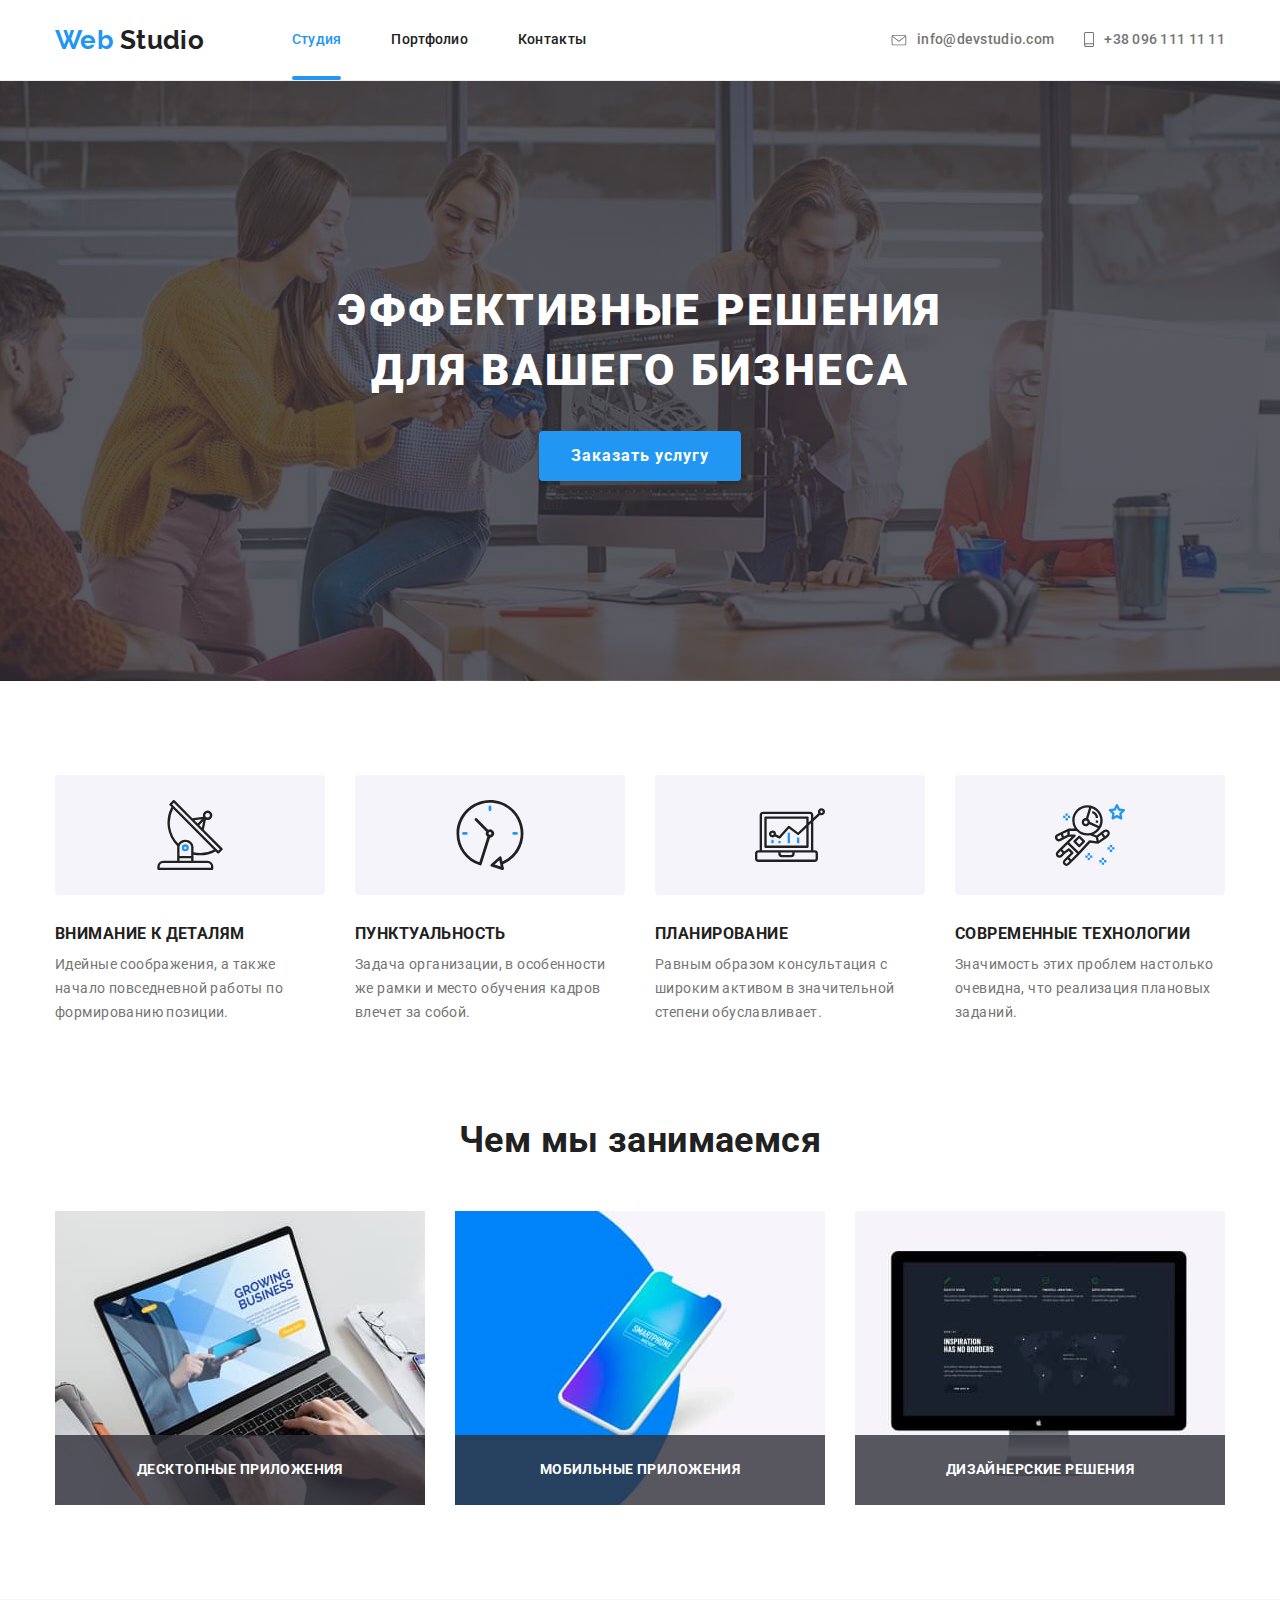
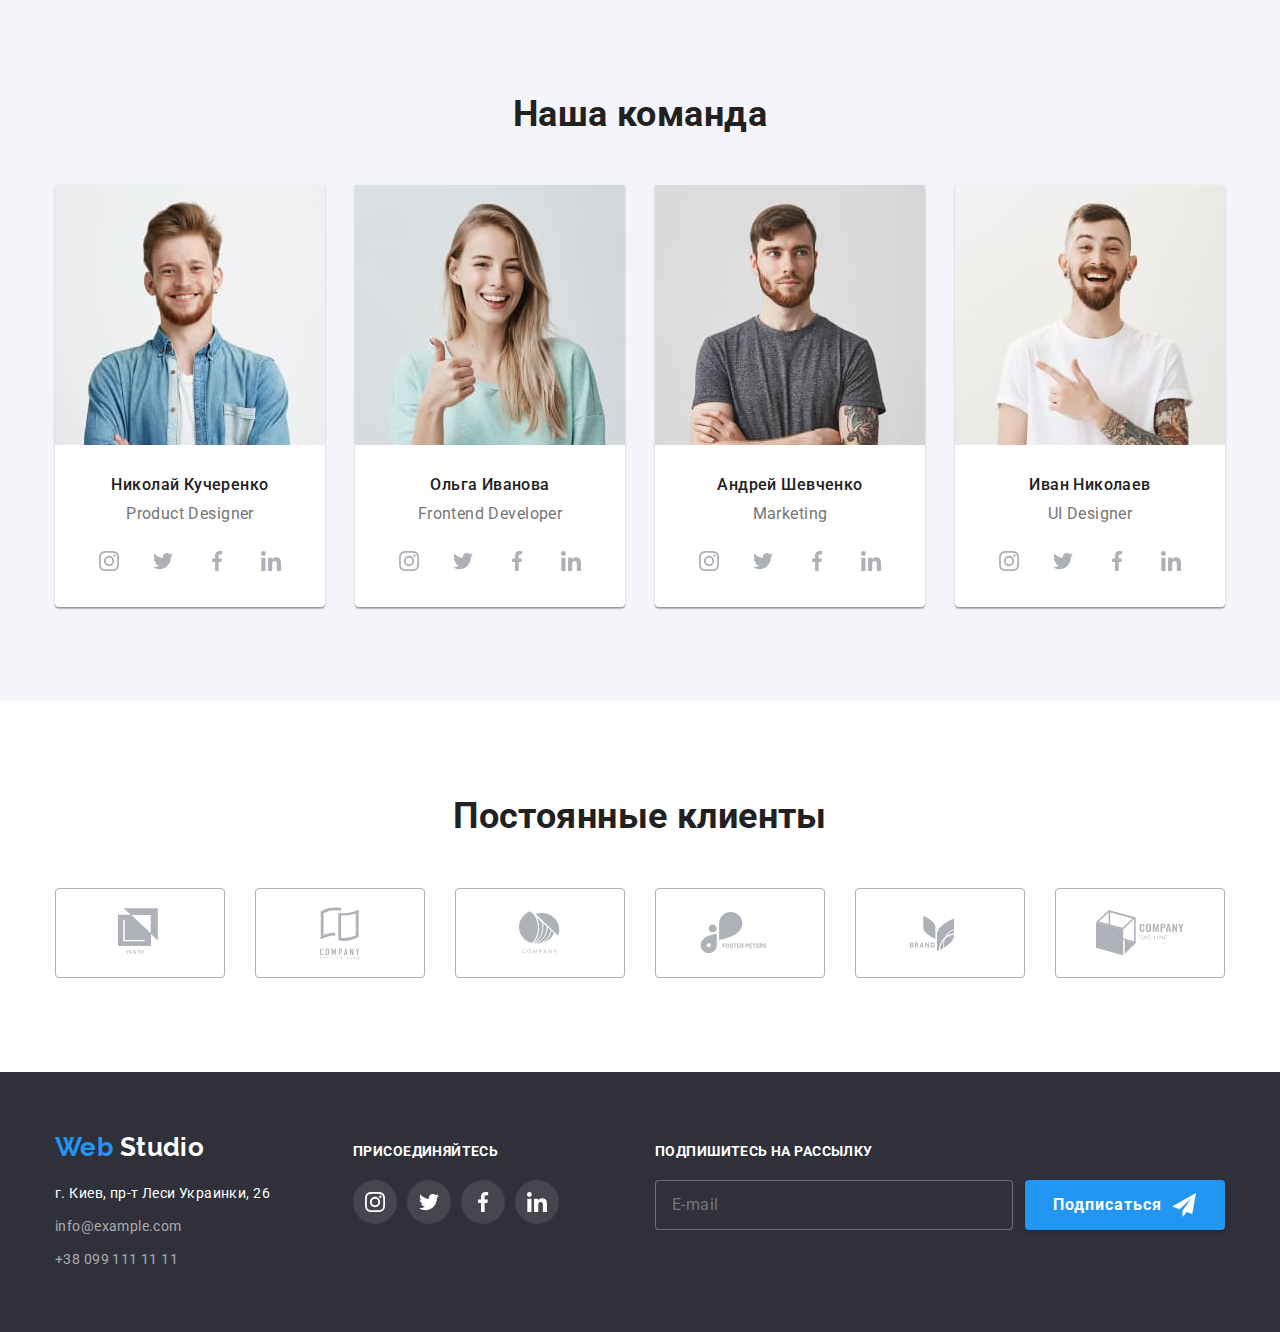
==== commit 985c1c5d: "Закончена адаптация Команда, фото через <picture>" ====
--- a/index.html
+++ b/index.html
@@ -201,10 +201,33 @@
           <h2 class="team-title">Наша команда</h2>
           <ul class="team-list list">
             <li class="team-item">
-              <img
+              <picture>
+                <source
+                  media="(max-width: 767px)"
+                  srcset="
+                    ./images/team/nikolay-kucherenko-mob.jpg    1x,
+                    ./images/team/nikolay-kucherenko-mob@2x.jpg 2x
+                  "
+                  type="image/jpeg" />
+                <source
+                  media="(min-width: 768px) and (max-width: 1199px) "
+                  srcset="
+                    ./images/team/nikolay-kucherenko-tab.jpg    1x,
+                    ./images/team/nikolay-kucherenko-tab@2x.jpg 2x
+                  "
+                  type="image/jpeg" />
+                <img
+                  srcset="
+                    ./images/team/nikolay-kucherenko.jpg    1x,
+                    ./images/team/nikolay-kucherenko@2x.jpg 2x
+                  "
+                  src="./images/team/nikolay-kucherenko.jpg"
+                  alt="николай кучеренко"
+              /></picture>
+              <!-- <img
                 src="./images/team/nikolay-kucherenko.jpg"
                 alt="николай кучеренко"
-              />
+              /> -->
               <div class="team-card">
                 <h3 class="team-name">Николай Кучеренко</h3>
                 <p class="team-position" lang="en">Product Designer</p>
@@ -246,21 +269,21 @@
                 <source
                   media="(max-width: 767px)"
                   srcset="
-                    ./images/team/olga-ivanova.jpg-mob.jpg    1x,
-                    ./images/team/olga-ivanova.jpg-mob@2x.jpg 2x
+                    ./images/team/olga-ivanova-mob.jpg    1x,
+                    ./images/team/olga-ivanova-mob@2x.jpg 2x
                   "
                   type="image/jpeg" />
                 <source
                   media="(min-width: 768px) and (max-width: 1199px) "
                   srcset="
-                    ./images/team/olga-ivanova.jpg-tab.jpg    1x,
-                    ./images/team/olga-ivanova.jpg-tab@2x.jpg 2x
+                    ./images/team/olga-ivanova-tab.jpg    1x,
+                    ./images/team/olga-ivanova-tab@2x.jpg 2x
                   "
                   type="image/jpeg" />
                 <img
                   srcset="
-                    ./images/team/olga-ivanova.jpg.jpg    1x,
-                    ./images/team/olga-ivanova.jpg@2x.jpg 2x
+                    ./images/team/olga-ivanova.jpg    1x,
+                    ./images/team/olga-ivanova@2x.jpg 2x
                   "
                   src="./images/team/olga-ivanova.jpg"
                   alt="ольга иванова"
@@ -302,10 +325,33 @@
               </div>
             </li>
             <li class="team-item">
-              <img
+              <picture>
+                <source
+                  media="(max-width: 767px)"
+                  srcset="
+                    ./images/team/andrey-shevchenko-mob.jpg    1x,
+                    ./images/team/andrey-shevchenko-mob@2x.jpg 2x
+                  "
+                  type="image/jpeg" />
+                <source
+                  media="(min-width: 768px) and (max-width: 1199px) "
+                  srcset="
+                    ./images/team/andrey-shevchenko-tab.jpg    1x,
+                    ./images/team/andrey-shevchenko-tab@2x.jpg 2x
+                  "
+                  type="image/jpeg" />
+                <img
+                  srcset="
+                    ./images/team/andrey-shevchenko.jpg    1x,
+                    ./images/team/andrey-shevchenko@2x.jpg 2x
+                  "
+                  src="./images/team/andrey-shevchenko.jpg"
+                  alt="андрей шевченко"
+              /></picture>
+              <!-- <img
                 src="./images/team/andrey-shevchenko.jpg"
                 alt="андрей шевченко"
-              />
+              /> -->
               <div class="team-card">
                 <h3 class="team-name">Андрей Шевченко</h3>
                 <p class="team-position" lang="en">Marketing</p>
@@ -343,7 +389,30 @@
             </li>
 
             <li class="team-item">
-              <img src="./images/team/ivan-nikolaev.jpg" alt="иван николаев" />
+              <picture>
+                <source
+                  media="(max-width: 767px)"
+                  srcset="
+                    ./images/team/ivan-nikolaev-mob.jpg    1x,
+                    ./images/team/ivan-nikolaev-mob@2x.jpg 2x
+                  "
+                  type="image/jpeg" />
+                <source
+                  media="(min-width: 768px) and (max-width: 1199px) "
+                  srcset="
+                    ./images/team/ivan-nikolaev-tab.jpg    1x,
+                    ./images/team/ivan-nikolaev-tab@2x.jpg 2x
+                  "
+                  type="image/jpeg" />
+                <img
+                  srcset="
+                    ./images/team/ivan-nikolaev.jpg    1x,
+                    ./images/team/ivan-nikolaev@2x.jpg 2x
+                  "
+                  src="./images/team/ivan-nikolaev.jpg"
+                  alt="иван николаев"
+              /></picture>
+              <!-- <img src="./images/team/ivan-nikolaev.jpg" alt="иван николаев" /> -->
               <div class="team-card">
                 <h3 class="team-name">Иван Николаев</h3>
                 <p class="team-position" lang="en">UI Designer</p>
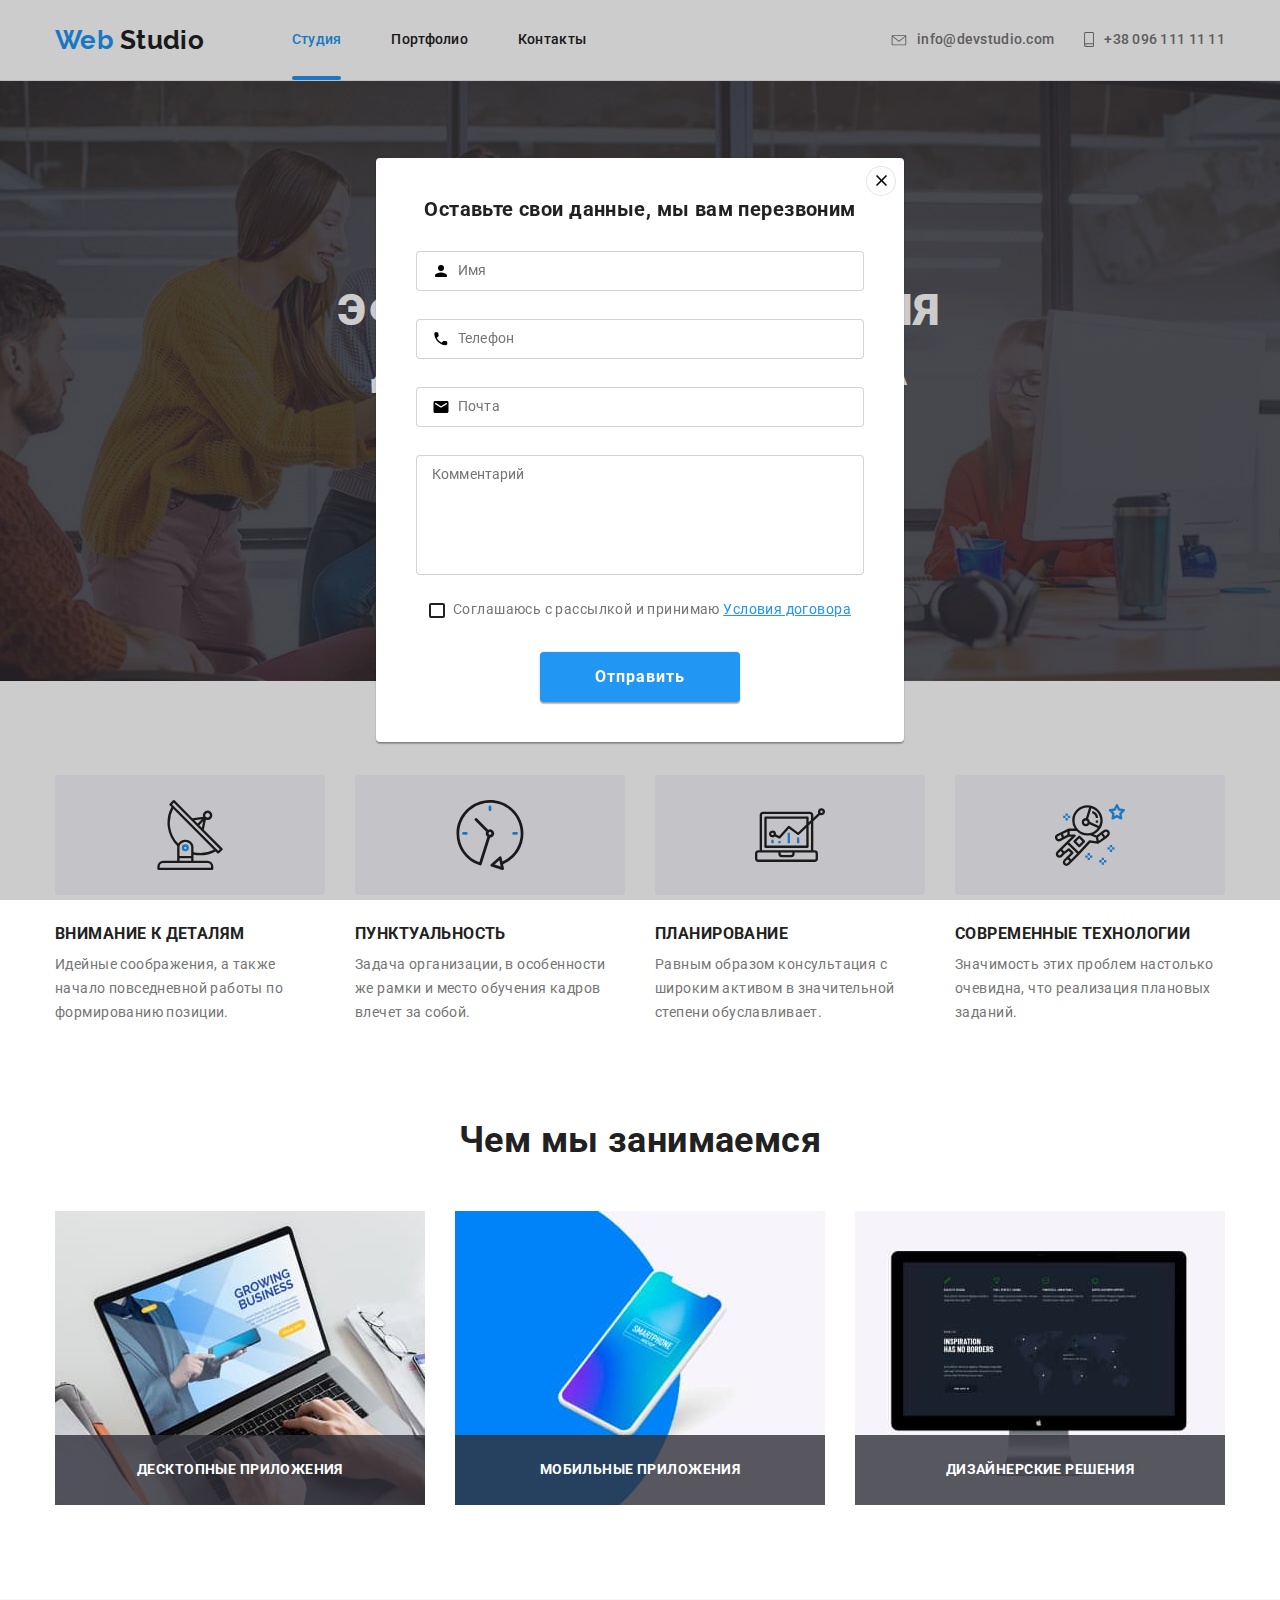
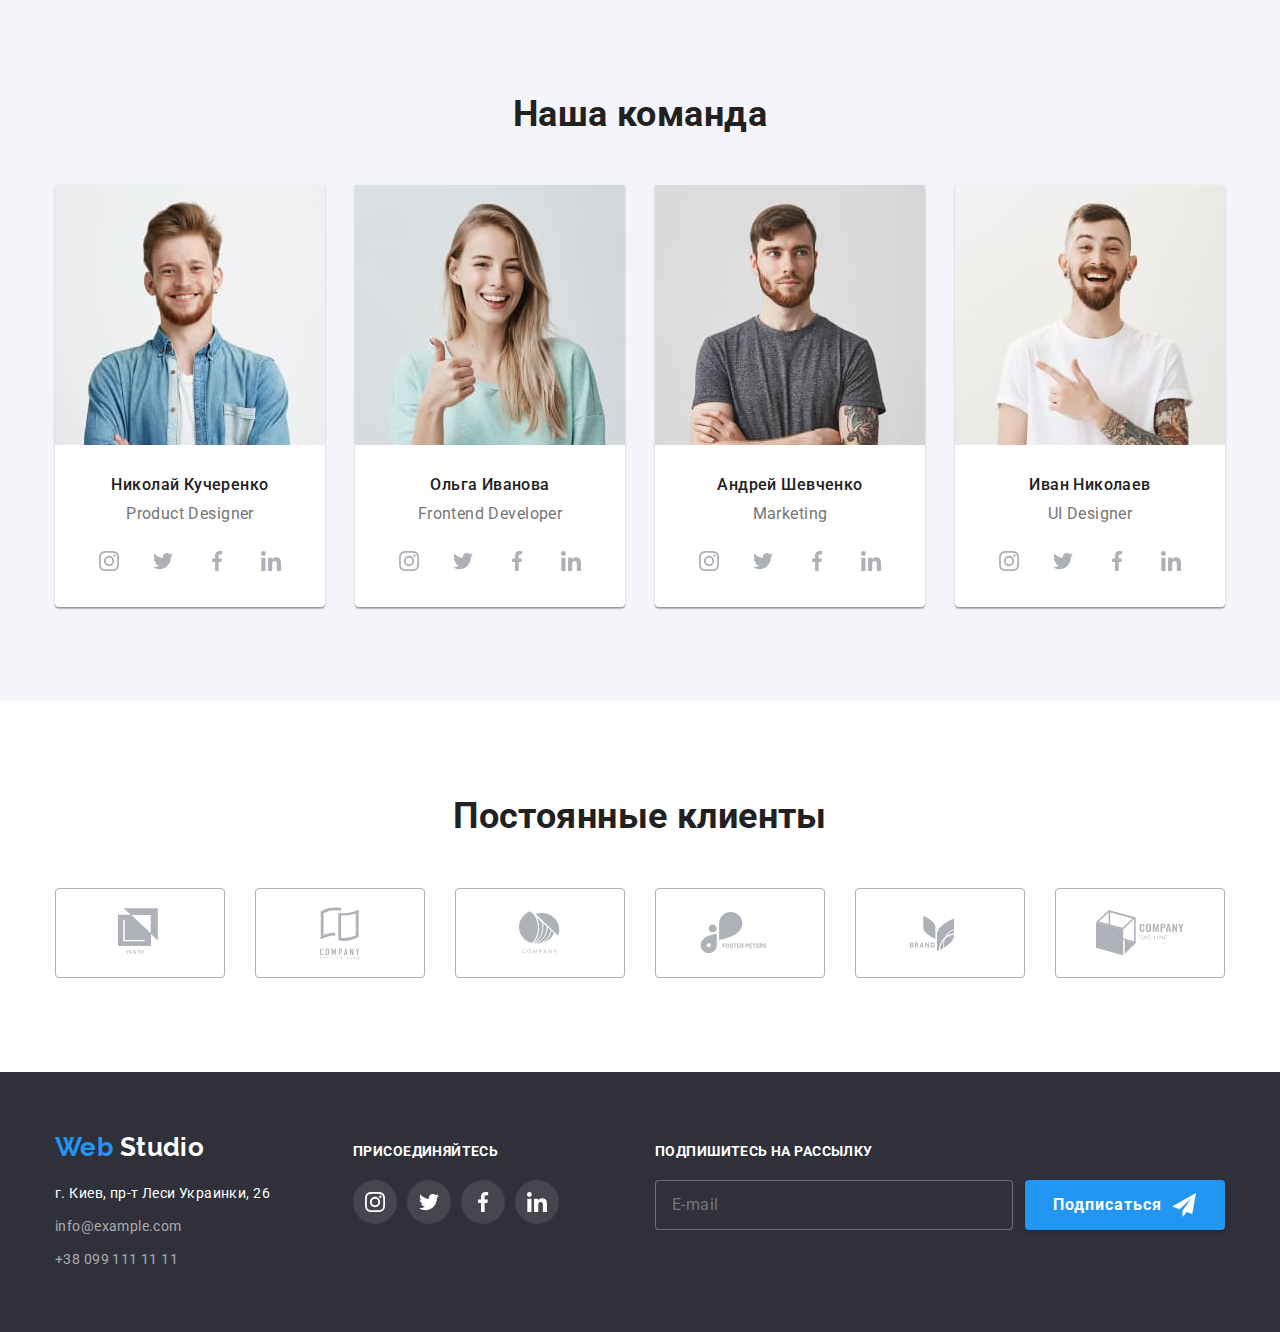
==== commit 3994e47f: "Одно фото в Портфолио сделано через дискриптор w, устранен баг(пробитие марджином родителя) в кнопка" ====
--- a/index.html
+++ b/index.html
@@ -588,8 +588,8 @@
         </div>
       </div>
     </footer>
-    <!--                    Модальное окно -->
-    <div class="backdrop is-hidden animate-modal visually-hidden" data-modal>
+    <!--     is-hidden                Модальное окно -->
+    <div class="backdrop animate-modal" data-modal>
       <form class="form-modal" action="#" method="get">
         <b class="form-modal-title">Оставьте свои данные, мы вам перезвоним</b>
         <button class="form-modal-button" type="button" data-modal-close>
--- a/css/main.min.css
+++ b/css/main.min.css
@@ -1,3 +1,3 @@
 @font-face{font-family:'Raleway';font-style:normal;font-weight:700;font-display:swap;src:local("Raleway Bold"),local("Raleway-Bold"),url("../fonts/raleway-v16-latin-700.woff2") format("woff2"),url("../fonts/raleway-v16-latin-700.woff") format("woff")}/*! modern-normalize v0.7.0 | MIT License | https://github.com/sindresorhus/modern-normalize */*,*::before,*::after{box-sizing:border-box}:root{-moz-tab-size:4;tab-size:4}html{line-height:1.15;-webkit-text-size-adjust:100%}body{margin:0}body{font-family:system-ui,-apple-system,"Segoe UI",Roboto,Helvetica,Arial,sans-serif,"Apple Color Emoji","Segoe UI Emoji"}hr{height:0}abbr[title]{text-decoration:underline dotted}b,strong{font-weight:bolder}code,kbd,samp,pre{font-family:ui-monospace, SFMono-Regular, Consolas, 'Liberation Mono', Menlo,- monospace;font-size:1em}small{font-size:80%}sub,sup{font-size:75%;line-height:0;position:relative;vertical-align:baseline}sub{bottom:-0.25em}sup{top:-0.5em}button,input,optgroup,select,textarea{font-family:inherit;font-size:100%;line-height:1.15;margin:0}button,select{text-transform:none}button,[type='button'],[type='reset'],[type='submit']{-webkit-appearance:button}button::-moz-focus-inner,[type='button']::-moz-focus-inner,[type='reset']::-moz-focus-inner,[type='submit']::-moz-focus-inner{border-style:none;padding:0}button:-moz-focusring,[type='button']:-moz-focusring,[type='reset']:-moz-focusring,[type='submit']:-moz-focusring{outline:1px dotted ButtonText}legend{padding:0}progress{vertical-align:baseline}[type='number']::-webkit-inner-spin-button,[type='number']::-webkit-outer-spin-button{height:auto}[type='search']{-webkit-appearance:textfield;outline-offset:-2px}[type='search']::-webkit-search-decoration{-webkit-appearance:none}::-webkit-file-upload-button{-webkit-appearance:button;font:inherit}summary{display:list-item}.name-social-item>a,.customers-item>a,.footer-social-item>a,.footer-form-button{display:flex;justify-content:center;align-items:center}html{box-sizing:border-box}*,*::before,*::after{box-sizing:inherit;margin:0;padding:0}body{font-family:"Roboto",sans-serif;font-size:14px;font-weight:400;letter-spacing:0.03em;color:#212121;background-color:#fff}.list{padding:0;margin:0;list-style:none}.link{text-decoration:none}.address{font-style:normal}img{display:block;max-width:100%;height:auto}textarea{resize:none}.logo{display:inline-block;font-family:"Raleway",sans-serif;font-weight:700;font-size:24px;line-height:1.167}.logo-web{color:#2196f3}.logo .black-studio{color:#212121}.logo .white-studio{color:#fff}.logo.animate__pulse{animation-duration:1000ms}@media screen and (min-width: 1200px){.logo{font-size:26px;line-height:1.19}}.nav-link.current{position:relative;display:inline-block;color:#2196f3}.nav-link.current::after{position:absolute;left:0;bottom:0;width:100%;content:'';height:4px;border-radius:2px;background-color:#2196f3}@media screen and (max-width: 767px){.nav-link.current{padding-bottom:8px}}.visually-hidden{position:absolute;width:1px;height:1px;margin:-1px;border:0;padding:0;white-space:nowrap;clip-path:inset(100%);clip:rect(0 0 0 0);overflow:hidden}.container{margin-left:auto;margin-right:auto;padding-left:15px;padding-right:15px}@media screen and (min-width: 480px){.container{width:480px}}@media screen and (min-width: 768px){.container{width:768px}}@media screen and (min-width: 1200px){.container{width:1200px}}.header{position:relative;border-bottom:1px solid #ececec}@media screen and (min-width: 768px){.header .container{display:flex;justify-content:space-between;align-items:center}}@media screen and (max-width: 767px){.menu-container{display:flex;justify-content:space-between;align-items:center}}.button-menu{display:inline-flex;margin-top:10px;margin-bottom:10px;border:none;background-color:transparent}.button-menu-svg{fill:#212121;transition:fill 250ms cubic-bezier(0.4, 0, 0.2, 1)}.button-menu-svg:hover,.button-menu-svg:focus{fill:#2196f3}.button-menu .icon-cross{display:none}.button-menu.is-open .icon-cross{display:block}.button-menu.is-open .icon-menu{display:none}@media screen and (min-width: 768px){.button-menu{display:none}}@media screen and (max-width: 767px){.menu-wrapper{position:absolute;top:100%;left:0;z-index:10;width:100%;padding-top:60px;padding-bottom:60px;background-color:#fff;box-shadow:0px 4px 8px rgba(0,0,0,0.04),0px 2px 4px rgba(0,0,0,0.08),0px 1px 3px rgba(0,0,0,0.16);text-align:center;display:none}.menu-wrapper.is-open{display:block}}@media screen and (min-width: 768px){.menu-wrapper{display:flex;align-items:center}}.nav-link{display:block;font-weight:500;line-height:1.14;letter-spacing:0.02em;color:#212121;transition:color 250ms cubic-bezier(0.4, 0, 0.2, 1)}@media screen and (max-width: 767px){.nav-link{font-size:18px;line-height:1.167}}.nav-link:hover,.nav-link:focus{color:#2196f3}@media screen and (min-width: 768px){.nav-link{padding-top:32px;padding-bottom:32px}}@media screen and (max-width: 767px){.nav{margin-bottom:60px}}@media screen and (min-width: 768px){.nav{margin-right:84px}}@media screen and (min-width: 1200px){.nav{margin-right:305px}}@media screen and (min-width: 768px){.nav-list{display:flex}}@media screen and (min-width: 1200px){.contakt-list{display:flex;align-items:center}}.contakt-link{font-weight:500;font-size:18px;line-height:1.167;letter-spacing:0.02em;color:#757575;transition:color 250ms cubic-bezier(0.4, 0, 0.2, 1)}.contakt-link:hover,.contakt-link:focus{color:#2196f3}@media screen and (min-width: 768px){.contakt-link{font-size:12px}}@media screen and (min-width: 1200px){.contakt-link{font-size:14px;line-height:1.14}}@media screen and (max-width: 767px){.nav-list .item{margin-bottom:40px}}@media screen and (min-width: 768px){.nav-list .item:not(:last-child){margin-right:50px}}@media screen and (max-width: 767px){.contakt-list .item:not(:last-child){margin-bottom:16px}}@media screen and (min-width: 768px) and (max-width: 1199px){.contakt-list .item:not(:last-child){margin-bottom:10px}}@media screen and (min-width: 1200px){.contakt-list .item:not(:last-child){margin-right:30px}}@media screen and (min-width: 768px){.contakt-list .link{display:flex}}.icon-mail{align-self:center;margin-top:1px;margin-right:10px;fill:#757575;transition:fill 250ms cubic-bezier(0.4, 0, 0.2, 1)}.contakt-link:hover .icon-mail,.contakt-link:focus .icon-mail{fill:#2196f3}.icon-phone{align-self:center;margin-right:10px;fill:#757575;transition:fill 250ms cubic-bezier(0.4, 0, 0.2, 1)}.contakt-link:hover .icon-phone,.contakt-link:focus .icon-phone{fill:#2196f3}.hero{max-width:1600px;margin-left:auto;margin-right:auto;padding-top:118px;padding-bottom:118px;text-align:center;background-color:#757575;background-image:linear-gradient(rgba(47,48,58,0.8), rgba(47,48,58,0.8)),url("../images/hero/hero-mobile.jpg");background-repeat:no-repeat;background-position:center;background-size:cover}@media screen and (min-device-pixel-ratio: 2), screen and (min-resolution: 192dpi), screen and (min-resolution: 2dppx){.hero{background-image:linear-gradient(rgba(47,48,58,0.8), rgba(47,48,58,0.8)),url("../images/hero/hero-mobile@2x.jpg")}}@media screen and (min-width: 481px){.hero{background-image:linear-gradient(rgba(47,48,58,0.8), rgba(47,48,58,0.8)),url("../images/hero/hero-tablet.jpg")}}@media screen and (min-width: 481px) and (min-device-pixel-ratio: 2), screen and (min-width: 481px) and (min-resolution: 192dpi), screen and (min-width: 481px) and (min-resolution: 2dppx){.hero{background-image:linear-gradient(rgba(47,48,58,0.8), rgba(47,48,58,0.8)),url("../images/hero/hero-tablet@2x.jpg")}}@media screen and (min-width: 769px){.hero{padding-top:200px;padding-bottom:200px;background-image:linear-gradient(rgba(47,48,58,0.8), rgba(47,48,58,0.8)),url("../images/hero/hero-desktop.jpg")}}@media screen and (min-width: 769px) and (min-device-pixel-ratio: 2), screen and (min-width: 769px) and (min-resolution: 192dpi), screen and (min-width: 769px) and (min-resolution: 2dppx){.hero{background-image:linear-gradient(rgba(47,48,58,0.8), rgba(47,48,58,0.8)),url("../images/hero/hero-desktop@2x.jpg")}}@media screen and (max-width: 767px){.hero.close{display:none}}.hero-title{margin-top:0;margin-bottom:30px;font-weight:900;font-size:26px;line-height:1.62;text-align:center;letter-spacing:0.06em;text-transform:uppercase;color:#fff}@media screen and (min-width: 1200px){.hero-title{font-size:44px;line-height:1.36}}.hero-button{min-width:200px;padding-top:10px;padding-right:32px;padding-bottom:10px;padding-left:32px;border-width:0;border-radius:4px;box-shadow:0px 4px 4px rgba(0,0,0,0.15);font-weight:700;font-size:16px;line-height:1.88;letter-spacing:0.06em;background-color:#2196f3;color:#fff;cursor:pointer;outline:none;transition:background-color 250ms cubic-bezier(0.4, 0, 0.2, 1),outline 250ms cubic-bezier(0.4, 0, 0.2, 1)}.hero-button:hover,.hero-button:focus{background-color:#2196f3;outline:1px solid #fff}.about{padding-top:60px;padding-bottom:60px}@media screen and (min-width: 1200px){.about{padding-top:94px;padding-bottom:47px}}.about-name{margin-top:0;margin-bottom:10px;line-height:1.14;text-transform:uppercase}.about-description{margin:0;line-height:1.71;color:#757575}.about-bg{display:flex;justify-content:center;margin-bottom:30px;padding-top:25px;padding-bottom:25px;background-color:#f5f4fa;border-radius:4px}@media screen and (min-width: 768px){.about-item{width:calc((100% - 30px) / 2)}}@media screen and (min-width: 1200px){.about-item{width:calc((100% - 90px) / 4)}}@media screen and (max-width: 767px){.about-item:not(:last-child){margin-bottom:30px}}@media screen and (min-width: 1200px){.about-item:not(:last-child){margin-right:30px}}@media screen and (min-width: 768px) and (max-width: 1199px){.about-item:not(:nth-last-child(-n+2)){margin-bottom:30px}}@media screen and (min-width: 768px) and (max-width: 1199px){.about-item:not(:nth-child(2n)){margin-right:30px}}@media screen and (min-width: 768px){.about-list{display:flex;flex-wrap:wrap}}.offer{padding-top:47px;padding-bottom:94px}@media screen and (max-width: 1199px){.offer{display:none}}.offer-title{margin-top:0;margin-bottom:50px;font-size:36px;line-height:1.17;text-align:center}.offer-list{display:flex}.offer-item{position:relative}.offer-item:not(:last-child){margin-right:30px}.offer-name{position:absolute;width:370px;bottom:0;left:0;margin:0;padding-top:27px;padding-bottom:27px;font-weight:700;line-height:1.14;text-align:center;text-transform:uppercase;background-color:rgba(47,48,58,0.8);color:#fff}.team{padding-top:60px;padding-bottom:60px;background-color:#f5f4fa}@media screen and (min-width: 1200px){.team{padding-top:94px;padding-bottom:94px}}.team-title{margin-top:0;margin-bottom:30px;font-size:28px;line-height:1.18;text-align:center}@media screen and (min-width: 1200px){.team-title{margin-bottom:50px;font-size:36px;line-height:1.17}}.team-list{margin:-15px}@media screen and (min-width: 768px){.team-list{display:flex;flex-wrap:wrap}}.team-card{padding-top:30px;padding-bottom:24px;text-align:center}.team-name{margin-top:0;margin-bottom:10px;font-weight:500;font-size:16px;line-height:1.19}.team-position{margin-top:0;margin-bottom:16px;font-size:16px;line-height:1.19;color:#757575}.team-item{margin:15px;border-bottom-right-radius:4px;border-bottom-left-radius:4px;box-shadow:0px 2px 1px rgba(0,0,0,0.2),0px 1px 1px rgba(0,0,0,0.14),0px 1px 3px rgba(0,0,0,0.12);background-color:#fff}@media screen and (min-width: 480px){.team-item{width:480px}}@media screen and (min-width: 768px){.team-item{width:calc((100% - 4 * 15px) / 2)}}@media screen and (min-width: 1200px){.team-item{width:calc((100% - 8 * 15px) / 4)}}.team-item img{width:100%;height:320px}@media screen and (min-width: 768px){.team-item img{height:260px}}.name-social-list{display:flex;justify-content:center;margin:-5px}.name-social-item{margin:5px}.name-social-item>a{width:44px;height:44px;border-radius:50%;transition:background-color 250ms cubic-bezier(0.4, 0, 0.2, 1)}.name-social-item>a:hover,.name-social-item>a:focus{background-color:#2196f3}.name-social-icon{width:20px;height:20px;fill:#afb1b8;transition:fill 250ms cubic-bezier(0.4, 0, 0.2, 1)}.name-social-item>a:hover .name-social-icon,.name-social-item>a:focus .name-social-icon{fill:#fff}.customers{padding-top:60px;padding-bottom:60px}@media screen and (min-width: 1200px){.customers{padding-top:94px;padding-bottom:94px}}.customers-title{margin-top:0;margin-bottom:30px;font-size:28px;line-height:1.18;text-align:center}@media screen and (min-width: 1200px){.customers-title{margin-bottom:50px;font-size:36px;line-height:1.17}}.customers-list{display:flex;flex-wrap:wrap;margin:-15px}.customers-item{margin:15px;width:calc((100% - 4 * 15px) / 2)}@media screen and (min-width: 768px){.customers-item{width:calc((100% - 6 * 15px) / 3)}}@media screen and (min-width: 1200px){.customers-item{width:calc((100% - 12 * 15px) / 6)}}.customers-item>a{width:100%;height:90px;border-radius:4px;border:1px solid #afb1b8;background-color:#fff;transition:border-color 250ms cubic-bezier(0.4, 0, 0.2, 1)}.customers-item>a:hover,.customers-item>a:focus{border-color:#2196f3}.customers-icon{fill:#afb1b8;transition:fill 250ms cubic-bezier(0.4, 0, 0.2, 1)}.customers-item>a:hover .customers-icon,.customers-item>a:focus .customers-icon{fill:#2196f3}.footer{padding-top:60px;padding-bottom:60px;background-color:#2f303a}@media screen and (max-width: 1199px){.footer{text-align:center}}.footer .logo{margin-bottom:20px}@media screen and (min-width: 1200px){.footer .container{display:flex;justify-content:space-between;align-items:baseline}}.footer-address-link{line-height:1.71;color:#fff}.footer-address-mail,.footer-address-tel{line-height:1.71;color:rgba(255,255,255,0.6)}@media screen and (max-width: 767px){.footer-box-address{margin-bottom:60px}}@media screen and (min-width: 1200px){.footer-box-address{margin-right:83px}}.accent-link{display:inline-block;transition:color 250ms cubic-bezier(0.4, 0, 0.2, 1)}.accent-link:hover,.accent-link:focus{color:#2196f3}@media screen and (max-width: 1199px){.accent-link:not(:last-child){margin-bottom:8px}}@media screen and (min-width: 1200px){.accent-link:not(:last-child){margin-bottom:9px}}@media screen and (max-width: 1199px){.container-tablet{margin-bottom:60px}}@media screen and (min-width: 768px){.container-tablet{display:flex;align-items:baseline}}@media screen and (min-width: 768px) and (max-width: 1199px){.container-tablet{justify-content:space-around}}.footer-join{display:inline-block;margin-bottom:20px;line-height:1.14;color:#fff;text-transform:uppercase}.footer-social-list{display:flex;justify-content:center}.footer-social-item:not(:last-child){margin-right:10px}.footer-social-item>a{width:44px;height:44px;border-radius:50%;background-color:rgba(255,255,255,0.1);transition:background-color 250ms cubic-bezier(0.4, 0, 0.2, 1)}.footer-social-item>a:hover,.footer-social-item>a:focus{background-color:#2196f3}.footer-social-item .icon{fill:#fff}@media screen and (max-width: 1199px){.footer-form{max-width:450px}}@media screen and (min-width: 768px) and (max-width: 1199px){.footer-form{margin-left:auto;margin-right:auto}}@media screen and (min-width: 1200px){.footer-form{display:flex}}.footer-form-input{width:100%;height:50px;margin-right:auto;margin-left:auto;padding-left:16px;padding-top:15px;padding-right:16px;padding-bottom:15px;font-family:"Roboto",sans-serif;font-style:normal;font-weight:400;font-size:16px;line-height:1.25;letter-spacing:0.03em;color:rgba(255,255,255,0.6);background-color:#2f303a;border:1px solid rgba(255,255,255,0.3);filter:drop-shadow 0px 4px 4px rgba(0,0,0,0.15);border-radius:4px;cursor:pointer;transition:outline 250ms cubic-bezier(0.4, 0, 0.2, 1)}.footer-form-input:hover,.footer-form-input:focus{outline:1px solid #fff}@media screen and (max-width: 1199px){.footer-form-input{display:block;margin-bottom:20px}}@media screen and (min-width: 1200px){.footer-form-input{width:358px;margin-right:12px}}.footer-form-button{width:200px;border-width:0;padding-top:10px;padding-right:29px;padding-bottom:10px;padding-left:28px;font-weight:700;font-size:16px;line-height:1.87;letter-spacing:0.06em;color:#fff;background-color:#2196f3;box-shadow:0px 4px 4px rgba(0,0,0,0.15);border-radius:4px;cursor:pointer;transition:outline 250ms cubic-bezier(0.4, 0, 0.2, 1)}.footer-form-button:hover,.footer-form-button:focus{outline:1px solid #fff}@media screen and (max-width: 1199px){.footer-form-button{margin-right:auto;margin-left:auto}}.footer-form-button .icon{margin-left:10px;fill:#fff}
+ monospace;font-size:1em}small{font-size:80%}sub,sup{font-size:75%;line-height:0;position:relative;vertical-align:baseline}sub{bottom:-0.25em}sup{top:-0.5em}button,input,optgroup,select,textarea{font-family:inherit;font-size:100%;line-height:1.15;margin:0}button,select{text-transform:none}button,[type='button'],[type='reset'],[type='submit']{-webkit-appearance:button}button::-moz-focus-inner,[type='button']::-moz-focus-inner,[type='reset']::-moz-focus-inner,[type='submit']::-moz-focus-inner{border-style:none;padding:0}button:-moz-focusring,[type='button']:-moz-focusring,[type='reset']:-moz-focusring,[type='submit']:-moz-focusring{outline:1px dotted ButtonText}legend{padding:0}progress{vertical-align:baseline}[type='number']::-webkit-inner-spin-button,[type='number']::-webkit-outer-spin-button{height:auto}[type='search']{-webkit-appearance:textfield;outline-offset:-2px}[type='search']::-webkit-search-decoration{-webkit-appearance:none}::-webkit-file-upload-button{-webkit-appearance:button;font:inherit}summary{display:list-item}.form-modal-checkbox-wrapper,.form-modal-btn,.name-social-item>a,.customers-item>a,.footer-social-item>a,.footer-form-button{display:flex;justify-content:center;align-items:center}html{box-sizing:border-box}*,*::before,*::after{box-sizing:inherit;margin:0;padding:0}body{font-family:"Roboto",sans-serif;font-size:14px;font-weight:400;letter-spacing:0.03em;color:#212121;background-color:#fff}.list{padding:0;margin:0;list-style:none}.link{text-decoration:none}.address{font-style:normal}img{display:block;max-width:100%;height:auto}textarea{resize:none}.logo{display:inline-block;font-family:"Raleway",sans-serif;font-weight:700;font-size:24px;line-height:1.167}.logo-web{color:#2196f3}.logo .black-studio{color:#212121}.logo .white-studio{color:#fff}.logo.animate__pulse{animation-duration:1000ms}@media screen and (min-width: 1200px){.logo{font-size:26px;line-height:1.19}}.nav-link.current{position:relative;display:inline-block;color:#2196f3}.nav-link.current::after{position:absolute;left:0;bottom:0;width:100%;content:'';height:4px;border-radius:2px;background-color:#2196f3}@media screen and (max-width: 767px){.nav-link.current{padding-bottom:8px}}.visually-hidden{position:absolute;width:1px;height:1px;margin:-1px;border:0;padding:0;white-space:nowrap;clip-path:inset(100%);clip:rect(0 0 0 0);overflow:hidden}.container{margin-left:auto;margin-right:auto;padding-left:15px;padding-right:15px}@media screen and (min-width: 480px){.container{width:480px}}@media screen and (min-width: 768px){.container{width:768px}}@media screen and (min-width: 1200px){.container{width:1200px}}.header{position:relative;border-bottom:1px solid #ececec}@media screen and (min-width: 768px){.header .container{display:flex;justify-content:space-between;align-items:center}}@media screen and (max-width: 767px){.menu-container{display:flex;justify-content:space-between;align-items:center}}.button-menu{display:inline-flex;margin-top:10px;margin-bottom:10px;border:none;background-color:transparent}.button-menu-svg{fill:#212121;transition:fill 250ms cubic-bezier(0.4, 0, 0.2, 1)}.button-menu-svg:hover,.button-menu-svg:focus{fill:#2196f3}.button-menu .icon-cross{display:none}.button-menu.is-open .icon-cross{display:block}.button-menu.is-open .icon-menu{display:none}@media screen and (min-width: 768px){.button-menu{display:none}}@media screen and (max-width: 767px){.menu-wrapper{position:absolute;top:100%;left:0;z-index:10;width:100%;padding-top:60px;padding-bottom:60px;background-color:#fff;box-shadow:0px 4px 8px rgba(0,0,0,0.04),0px 2px 4px rgba(0,0,0,0.08),0px 1px 3px rgba(0,0,0,0.16);text-align:center;display:none}.menu-wrapper.is-open{display:block}}@media screen and (min-width: 768px){.menu-wrapper{display:flex;align-items:center}}.nav-link{display:block;font-weight:500;line-height:1.14;letter-spacing:0.02em;color:#212121;transition:color 250ms cubic-bezier(0.4, 0, 0.2, 1)}@media screen and (max-width: 767px){.nav-link{font-size:18px;line-height:1.167}}.nav-link:hover,.nav-link:focus{color:#2196f3}@media screen and (min-width: 768px){.nav-link{padding-top:32px;padding-bottom:32px}}@media screen and (max-width: 767px){.nav{margin-bottom:60px}}@media screen and (min-width: 768px){.nav{margin-right:84px}}@media screen and (min-width: 1200px){.nav{margin-right:305px}}@media screen and (min-width: 768px){.nav-list{display:flex}}@media screen and (min-width: 1200px){.contakt-list{display:flex;align-items:center}}.contakt-link{font-weight:500;font-size:18px;line-height:1.167;letter-spacing:0.02em;color:#757575;transition:color 250ms cubic-bezier(0.4, 0, 0.2, 1)}.contakt-link:hover,.contakt-link:focus{color:#2196f3}@media screen and (min-width: 768px){.contakt-link{font-size:12px}}@media screen and (min-width: 1200px){.contakt-link{font-size:14px;line-height:1.14}}@media screen and (max-width: 767px){.nav-list .item{margin-bottom:40px}}@media screen and (min-width: 768px){.nav-list .item:not(:last-child){margin-right:50px}}@media screen and (max-width: 767px){.contakt-list .item:not(:last-child){margin-bottom:16px}}@media screen and (min-width: 768px) and (max-width: 1199px){.contakt-list .item:not(:last-child){margin-bottom:10px}}@media screen and (min-width: 1200px){.contakt-list .item:not(:last-child){margin-right:30px}}@media screen and (min-width: 768px){.contakt-list .link{display:flex}}.icon-mail{align-self:center;margin-top:1px;margin-right:10px;fill:#757575;transition:fill 250ms cubic-bezier(0.4, 0, 0.2, 1)}.contakt-link:hover .icon-mail,.contakt-link:focus .icon-mail{fill:#2196f3}.icon-phone{align-self:center;margin-right:10px;fill:#757575;transition:fill 250ms cubic-bezier(0.4, 0, 0.2, 1)}.contakt-link:hover .icon-phone,.contakt-link:focus .icon-phone{fill:#2196f3}.hero{max-width:1600px;margin-left:auto;margin-right:auto;padding-top:118px;padding-bottom:118px;text-align:center;background-color:#757575;background-image:linear-gradient(rgba(47,48,58,0.8), rgba(47,48,58,0.8)),url("../images/hero/hero-mobile.jpg");background-repeat:no-repeat;background-position:center;background-size:cover}@media screen and (min-device-pixel-ratio: 2), screen and (min-resolution: 192dpi), screen and (min-resolution: 2dppx){.hero{background-image:linear-gradient(rgba(47,48,58,0.8), rgba(47,48,58,0.8)),url("../images/hero/hero-mobile@2x.jpg")}}@media screen and (min-width: 481px){.hero{background-image:linear-gradient(rgba(47,48,58,0.8), rgba(47,48,58,0.8)),url("../images/hero/hero-tablet.jpg")}}@media screen and (min-width: 481px) and (min-device-pixel-ratio: 2), screen and (min-width: 481px) and (min-resolution: 192dpi), screen and (min-width: 481px) and (min-resolution: 2dppx){.hero{background-image:linear-gradient(rgba(47,48,58,0.8), rgba(47,48,58,0.8)),url("../images/hero/hero-tablet@2x.jpg")}}@media screen and (min-width: 769px){.hero{padding-top:200px;padding-bottom:200px;background-image:linear-gradient(rgba(47,48,58,0.8), rgba(47,48,58,0.8)),url("../images/hero/hero-desktop.jpg")}}@media screen and (min-width: 769px) and (min-device-pixel-ratio: 2), screen and (min-width: 769px) and (min-resolution: 192dpi), screen and (min-width: 769px) and (min-resolution: 2dppx){.hero{background-image:linear-gradient(rgba(47,48,58,0.8), rgba(47,48,58,0.8)),url("../images/hero/hero-desktop@2x.jpg")}}@media screen and (max-width: 767px){.hero.close{display:none}}.hero-title{margin-top:0;margin-bottom:30px;font-weight:900;font-size:26px;line-height:1.62;text-align:center;letter-spacing:0.06em;text-transform:uppercase;color:#fff}@media screen and (min-width: 1200px){.hero-title{font-size:44px;line-height:1.36}}.hero-button{min-width:200px;padding-top:10px;padding-right:32px;padding-bottom:10px;padding-left:32px;border-width:0;border-radius:4px;box-shadow:0px 4px 4px rgba(0,0,0,0.15);font-weight:700;font-size:16px;line-height:1.88;letter-spacing:0.06em;background-color:#2196f3;color:#fff;cursor:pointer;outline:none;transition:background-color 250ms cubic-bezier(0.4, 0, 0.2, 1),outline 250ms cubic-bezier(0.4, 0, 0.2, 1)}.hero-button:hover,.hero-button:focus{background-color:#2196f3;outline:1px solid #fff}.backdrop{position:fixed;left:0;top:0;width:100%;height:100%;background-color:rgba(0,0,0,0.2)}.backdrop.is-hidden{opacity:0;pointer-events:none}.form-modal{position:absolute;top:50%;left:50%;transform:translate(-50%, -50%);min-width:528px;min-height:581px;padding-left:40px;padding-top:40px;padding-right:40px;padding-bottom:40px;background-color:#fff;box-shadow:0px 1px 3px rgba(0,0,0,0.12),0px 1px 1px rgba(0,0,0,0.14),0px 2px 1px rgba(0,0,0,0.2);border-radius:4px}.form-modal-title{display:flex;justify-content:center;margin-bottom:30px;font-weight:700;font-size:20px;line-height:1.15}.form-modal-button{position:absolute;top:8px;right:8px;width:30px;height:30px;border-radius:50%;background-color:#fff;border:1px solid rgba(0,0,0,0.1);cursor:pointer;transition:border-color 250ms cubic-bezier(0.4, 0, 0.2, 1)}.form-modal-button:focus{outline:none;border-color:#2196f3}.btn-close{position:absolute;top:50%;left:50%;transform:translate(-50%, -50%);width:18px;height:18px;transition:fill 250ms cubic-bezier(0.4, 0, 0.2, 1)}.form-modal-button:hover .btn-close,.form-modal-button:focus .btn-close{fill:#2196f3}.form-modal-field{position:relative;display:flex;flex-direction:column;margin-bottom:28px}.form-modal-comments-wrapper{position:relative;margin-bottom:20px}.form-modal-checkbox-wrapper{position:relative;margin-bottom:30px}.form-modal-input{margin:0;width:100%;height:40px;padding-left:42px;padding-top:12px;padding-bottom:12px;padding-right:16px;font-family:"Roboto",sans-serif;font-style:normal;font-weight:400;font-size:14px;line-height:1.14;letter-spacing:0.01em;color:#757575;border:1px solid rgba(33,33,33,0.2);border-radius:4px;cursor:pointer;transition:border-color 250ms cubic-bezier(0.4, 0, 0.2, 1)}.form-modal-input:focus,.form-modal-input:hover,.form-modal-input:focus:not(:placeholder-shown),.form-modal-input:hover:not(:placeholder-shown){border-color:#2196f3;outline:none}.form-modal-input:not(:placeholder-shown){border:1px solid rgba(33,33,33,0.2)}.form-modal-textarea{margin:0;width:100%;height:120px;padding-top:12px;padding-bottom:12px;padding-right:16px;padding-left:16px;font-family:"Roboto",sans-serif;font-style:normal;font-weight:400;font-size:14px;line-height:1.14;letter-spacing:0.01em;color:#757575;border:1px solid rgba(33,33,33,0.2);border-radius:4px;cursor:pointer;transition:border-color 250ms cubic-bezier(0.4, 0, 0.2, 1)}.form-modal-textarea:focus,.form-modal-textarea:hover,.form-modal-textarea:focus:not(:placeholder-shown),.form-modal-textarea:hover:not(:placeholder-shown){border-color:#2196f3;outline:none}.form-modal-textarea:not(:placeholder-shown){border:1px solid rgba(33,33,33,0.2)}.form-modal-label{position:absolute;left:42px;top:12px;font-family:"Roboto",sans-serif;font-style:normal;font-weight:400;font-size:14px;line-height:1.14;letter-spacing:0.01em;color:#757575;transition:font-size 250ms cubic-bezier(0.4, 0, 0.2, 1),line-height 250ms cubic-bezier(0.4, 0, 0.2, 1),color 250ms cubic-bezier(0.4, 0, 0.2, 1),transform 250ms cubic-bezier(0.4, 0, 0.2, 1)}.form-modal-input:focus+.form-modal-label,.form-modal-input:hover+.form-modal-label,.form-modal-input:not(:placeholder-shown)+.form-modal-label{font-size:12px;line-height:1.17;color:#2196f3;transform:translate(-28px, -30px)}.form-modal-textarea-label{position:absolute;left:16px;top:12px;font-family:"Roboto",sans-serif;font-style:normal;font-weight:400;font-size:14px;line-height:1.14;letter-spacing:0.01em;color:#757575;transition:font-size 250ms cubic-bezier(0.4, 0, 0.2, 1),line-height 250ms cubic-bezier(0.4, 0, 0.2, 1),color 250ms cubic-bezier(0.4, 0, 0.2, 1),transform 250ms cubic-bezier(0.4, 0, 0.2, 1)}.form-modal-textarea:focus+.form-modal-textarea-label,.form-modal-textarea:hover+.form-modal-textarea-label,.form-modal-textarea:not(:placeholder-shown)+.form-modal-textarea-label{font-size:12px;line-height:1.17;color:#2196f3;transform:translate(-2px, -30px)}.form-modal-icon{position:absolute;left:16px;top:11px;width:18px;height:18px;transition:fill 250ms cubic-bezier(0.4, 0, 0.2, 1)}.form-modal-input:focus ~ .form-modal-icon,.form-modal-input:hover ~ .form-modal-icon,.form-modal-input:focus:not(:placeholder-shown) ~ .form-modal-icon,.form-modal-input:hover:not(:placeholder-shown) ~ .form-modal-icon{fill:#2196f3}.form-modal-input:not(:placeholder-shown) ~ .form-modal-icon{fill:inherit}.form-modal-checkbox-label{line-height:1.71;color:#757575;cursor:pointer}.form-modal-icon-check{margin-right:8px;width:16px;height:15px;border:2px solid #212121;border-radius:2px;fill:#fff;cursor:pointer;transition:border-color 250ms cubic-bezier(0.4, 0, 0.2, 1),background-color 250ms cubic-bezier(0.4, 0, 0.2, 1),box-shadow 250ms cubic-bezier(0.4, 0, 0.2, 1)}.form-modal-checkbox:checked ~ .form-modal-icon-check{border-color:transparent;background-color:#2196f3}.form-modal-checkbox:focus ~ .form-modal-icon-check,.form-modal-checkbox:hover ~ .form-modal-icon-check{box-shadow:0 0 6px rgba(0,0,0,0.5)}.form-modal-link{color:#2196f3;transition:border-color 250ms cubic-bezier(0.4, 0, 0.2, 1)}.form-modal-link:focus{outline:none;border:1px solid #2196f3;border-radius:2px}.form-modal-btn{margin-left:auto;margin-right:auto;width:200px;height:50px;font-weight:bold;font-size:16px;line-height:1.87;letter-spacing:0.06em;color:#fff;background-color:#2196f3;box-shadow:0px 1px 3px rgba(0,0,0,0.12),0px 1px 1px rgba(0,0,0,0.14),0px 2px 1px rgba(0,0,0,0.2);border-radius:4px;border-color:transparent;cursor:pointer;transition:background-color 250ms cubic-bezier(0.4, 0, 0.2, 1),box-shadow 250ms cubic-bezier(0.4, 0, 0.2, 1),border-color 250ms cubic-bezier(0.4, 0, 0.2, 1)}.form-modal-btn:hover,.form-modal-btn:focus{background-color:#188ce8;box-shadow:0px 4px 4px rgba(0,0,0,0.15);border-color:#2196f3;outline:none}.about{padding-top:60px;padding-bottom:60px}@media screen and (min-width: 1200px){.about{padding-top:94px;padding-bottom:47px}}.about-name{margin-top:0;margin-bottom:10px;line-height:1.14;text-transform:uppercase}.about-description{margin:0;line-height:1.71;color:#757575}.about-bg{display:flex;justify-content:center;margin-bottom:30px;padding-top:25px;padding-bottom:25px;background-color:#f5f4fa;border-radius:4px}@media screen and (min-width: 768px){.about-item{width:calc((100% - 30px) / 2)}}@media screen and (min-width: 1200px){.about-item{width:calc((100% - 90px) / 4)}}@media screen and (max-width: 767px){.about-item:not(:last-child){margin-bottom:30px}}@media screen and (min-width: 1200px){.about-item:not(:last-child){margin-right:30px}}@media screen and (min-width: 768px) and (max-width: 1199px){.about-item:not(:nth-last-child(-n+2)){margin-bottom:30px}}@media screen and (min-width: 768px) and (max-width: 1199px){.about-item:not(:nth-child(2n)){margin-right:30px}}@media screen and (min-width: 768px){.about-list{display:flex;flex-wrap:wrap}}.offer{padding-top:47px;padding-bottom:94px}@media screen and (max-width: 1199px){.offer{display:none}}.offer-title{margin-top:0;margin-bottom:50px;font-size:36px;line-height:1.17;text-align:center}.offer-list{display:flex}.offer-item{position:relative}.offer-item:not(:last-child){margin-right:30px}.offer-name{position:absolute;width:370px;bottom:0;left:0;margin:0;padding-top:27px;padding-bottom:27px;font-weight:700;line-height:1.14;text-align:center;text-transform:uppercase;background-color:rgba(47,48,58,0.8);color:#fff}.team{padding-top:60px;padding-bottom:60px;background-color:#f5f4fa}@media screen and (min-width: 1200px){.team{padding-top:94px;padding-bottom:94px}}.team-title{margin-top:0;margin-bottom:30px;font-size:28px;line-height:1.18;text-align:center}@media screen and (min-width: 1200px){.team-title{margin-bottom:50px;font-size:36px;line-height:1.17}}.team-list{margin:-15px}@media screen and (min-width: 768px){.team-list{display:flex;flex-wrap:wrap}}.team-card{padding-top:30px;padding-bottom:24px;text-align:center}.team-name{margin-top:0;margin-bottom:10px;font-weight:500;font-size:16px;line-height:1.19}.team-position{margin-top:0;margin-bottom:16px;font-size:16px;line-height:1.19;color:#757575}.team-item{margin:15px;border-bottom-right-radius:4px;border-bottom-left-radius:4px;box-shadow:0px 2px 1px rgba(0,0,0,0.2),0px 1px 1px rgba(0,0,0,0.14),0px 1px 3px rgba(0,0,0,0.12);background-color:#fff}@media screen and (min-width: 480px){.team-item{width:480px}}@media screen and (min-width: 768px){.team-item{width:calc((100% - 4 * 15px) / 2)}}@media screen and (min-width: 1200px){.team-item{width:calc((100% - 8 * 15px) / 4)}}.team-item img{width:100%;height:320px}@media screen and (min-width: 768px){.team-item img{height:260px}}.name-social-list{display:flex;justify-content:center;margin:-5px}.name-social-item{margin:5px}.name-social-item>a{width:44px;height:44px;border-radius:50%;transition:background-color 250ms cubic-bezier(0.4, 0, 0.2, 1)}.name-social-item>a:hover,.name-social-item>a:focus{background-color:#2196f3}.name-social-icon{width:20px;height:20px;fill:#afb1b8;transition:fill 250ms cubic-bezier(0.4, 0, 0.2, 1)}.name-social-item>a:hover .name-social-icon,.name-social-item>a:focus .name-social-icon{fill:#fff}.customers{padding-top:60px;padding-bottom:60px}@media screen and (min-width: 1200px){.customers{padding-top:94px;padding-bottom:94px}}.customers-title{margin-top:0;margin-bottom:30px;font-size:28px;line-height:1.18;text-align:center}@media screen and (min-width: 1200px){.customers-title{margin-bottom:50px;font-size:36px;line-height:1.17}}.customers-list{display:flex;flex-wrap:wrap;margin:-15px}.customers-item{margin:15px;width:calc((100% - 4 * 15px) / 2)}@media screen and (min-width: 768px){.customers-item{width:calc((100% - 6 * 15px) / 3)}}@media screen and (min-width: 1200px){.customers-item{width:calc((100% - 12 * 15px) / 6)}}.customers-item>a{width:100%;height:90px;border-radius:4px;border:1px solid #afb1b8;background-color:#fff;transition:border-color 250ms cubic-bezier(0.4, 0, 0.2, 1)}.customers-item>a:hover,.customers-item>a:focus{border-color:#2196f3}.customers-icon{fill:#afb1b8;transition:fill 250ms cubic-bezier(0.4, 0, 0.2, 1)}.customers-item>a:hover .customers-icon,.customers-item>a:focus .customers-icon{fill:#2196f3}.footer{padding-top:60px;padding-bottom:60px;background-color:#2f303a}@media screen and (max-width: 1199px){.footer{text-align:center}}.footer .logo{margin-bottom:20px}@media screen and (min-width: 1200px){.footer .container{display:flex;justify-content:space-between;align-items:baseline}}.footer-address-link{line-height:1.71;color:#fff}.footer-address-mail,.footer-address-tel{line-height:1.71;color:rgba(255,255,255,0.6)}@media screen and (max-width: 767px){.footer-box-address{margin-bottom:60px}}@media screen and (min-width: 1200px){.footer-box-address{margin-right:83px}}.accent-link{display:inline-block;transition:color 250ms cubic-bezier(0.4, 0, 0.2, 1)}.accent-link:hover,.accent-link:focus{color:#2196f3}@media screen and (max-width: 1199px){.accent-link:not(:last-child){margin-bottom:8px}}@media screen and (min-width: 1200px){.accent-link:not(:last-child){margin-bottom:9px}}@media screen and (max-width: 1199px){.container-tablet{margin-bottom:60px}}@media screen and (min-width: 768px){.container-tablet{display:flex;align-items:baseline}}@media screen and (min-width: 768px) and (max-width: 1199px){.container-tablet{justify-content:space-around}}.footer-join{display:inline-block;margin-bottom:20px;line-height:1.14;color:#fff;text-transform:uppercase}.footer-social-list{display:flex;justify-content:center}.footer-social-item:not(:last-child){margin-right:10px}.footer-social-item>a{width:44px;height:44px;border-radius:50%;background-color:rgba(255,255,255,0.1);transition:background-color 250ms cubic-bezier(0.4, 0, 0.2, 1)}.footer-social-item>a:hover,.footer-social-item>a:focus{background-color:#2196f3}.footer-social-item .icon{fill:#fff}@media screen and (max-width: 1199px){.footer-form{max-width:450px}}@media screen and (min-width: 768px) and (max-width: 1199px){.footer-form{margin-left:auto;margin-right:auto}}@media screen and (min-width: 1200px){.footer-form{display:flex}}.footer-form-input{width:100%;height:50px;margin-right:auto;margin-left:auto;padding-left:16px;padding-top:15px;padding-right:16px;padding-bottom:15px;font-family:"Roboto",sans-serif;font-style:normal;font-weight:400;font-size:16px;line-height:1.25;letter-spacing:0.03em;color:rgba(255,255,255,0.6);background-color:#2f303a;border:1px solid rgba(255,255,255,0.3);filter:drop-shadow 0px 4px 4px rgba(0,0,0,0.15);border-radius:4px;cursor:pointer;transition:outline 250ms cubic-bezier(0.4, 0, 0.2, 1)}.footer-form-input:hover,.footer-form-input:focus{outline:1px solid #fff}@media screen and (max-width: 1199px){.footer-form-input{display:block;margin-bottom:20px}}@media screen and (min-width: 1200px){.footer-form-input{width:358px;margin-right:12px}}.footer-form-button{width:200px;border-width:0;padding-top:10px;padding-right:29px;padding-bottom:10px;padding-left:28px;font-weight:700;font-size:16px;line-height:1.87;letter-spacing:0.06em;color:#fff;background-color:#2196f3;box-shadow:0px 4px 4px rgba(0,0,0,0.15);border-radius:4px;cursor:pointer;transition:outline 250ms cubic-bezier(0.4, 0, 0.2, 1)}.footer-form-button:hover,.footer-form-button:focus{outline:1px solid #fff}@media screen and (max-width: 1199px){.footer-form-button{margin-right:auto;margin-left:auto}}.footer-form-button .icon{margin-left:10px;fill:#fff}
 /*# sourceMappingURL=main.min.css.map */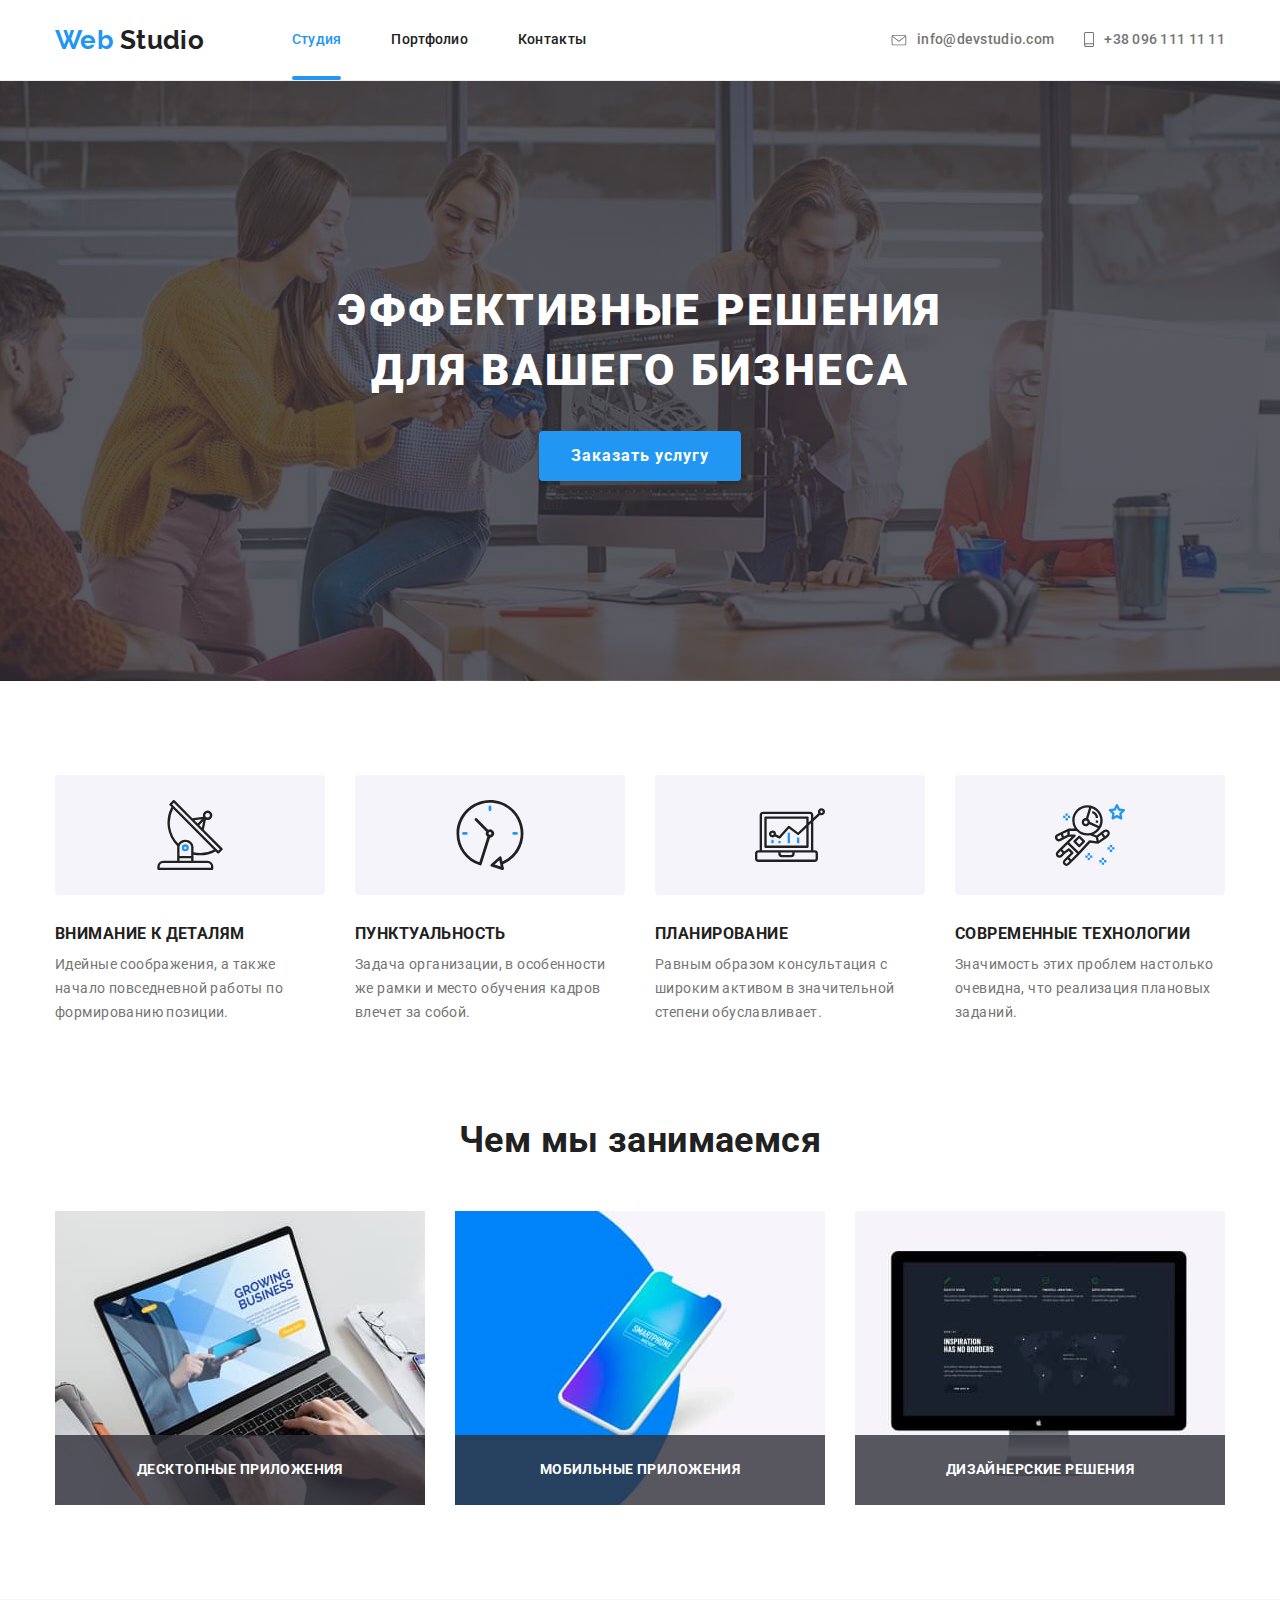
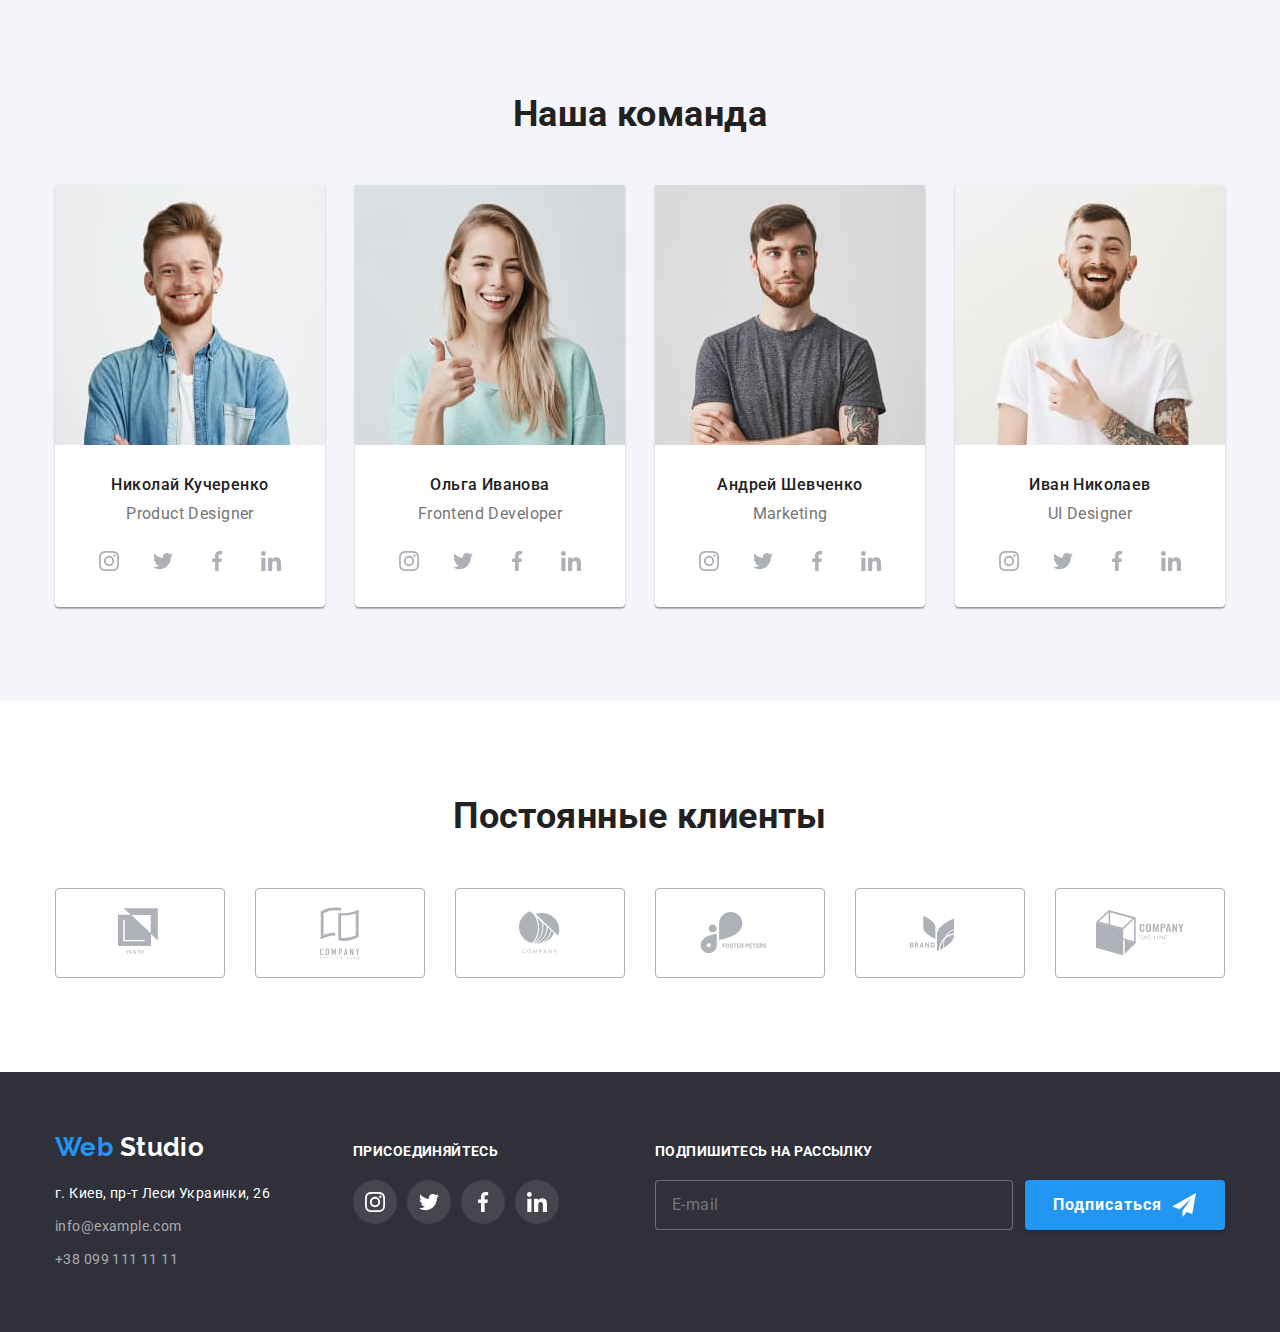
==== commit 90844739: "Убран скролл страницы при открытой модалке" ====
--- a/index.html
+++ b/index.html
@@ -588,8 +588,8 @@
         </div>
       </div>
     </footer>
-    <!--     is-hidden                Модальное окно -->
-    <div class="backdrop animate-modal" data-modal>
+    <!--                    Модальное окно -->
+    <div class="backdrop is-hidden animate-modal" data-modal>
       <form class="form-modal" action="#" method="get">
         <b class="form-modal-title">Оставьте свои данные, мы вам перезвоним</b>
         <button class="form-modal-button" type="button" data-modal-close>
--- a/css/main.min.css
+++ b/css/main.min.css
@@ -1,3 +1,3 @@
 @font-face{font-family:'Raleway';font-style:normal;font-weight:700;font-display:swap;src:local("Raleway Bold"),local("Raleway-Bold"),url("../fonts/raleway-v16-latin-700.woff2") format("woff2"),url("../fonts/raleway-v16-latin-700.woff") format("woff")}/*! modern-normalize v0.7.0 | MIT License | https://github.com/sindresorhus/modern-normalize */*,*::before,*::after{box-sizing:border-box}:root{-moz-tab-size:4;tab-size:4}html{line-height:1.15;-webkit-text-size-adjust:100%}body{margin:0}body{font-family:system-ui,-apple-system,"Segoe UI",Roboto,Helvetica,Arial,sans-serif,"Apple Color Emoji","Segoe UI Emoji"}hr{height:0}abbr[title]{text-decoration:underline dotted}b,strong{font-weight:bolder}code,kbd,samp,pre{font-family:ui-monospace, SFMono-Regular, Consolas, 'Liberation Mono', Menlo,- monospace;font-size:1em}small{font-size:80%}sub,sup{font-size:75%;line-height:0;position:relative;vertical-align:baseline}sub{bottom:-0.25em}sup{top:-0.5em}button,input,optgroup,select,textarea{font-family:inherit;font-size:100%;line-height:1.15;margin:0}button,select{text-transform:none}button,[type='button'],[type='reset'],[type='submit']{-webkit-appearance:button}button::-moz-focus-inner,[type='button']::-moz-focus-inner,[type='reset']::-moz-focus-inner,[type='submit']::-moz-focus-inner{border-style:none;padding:0}button:-moz-focusring,[type='button']:-moz-focusring,[type='reset']:-moz-focusring,[type='submit']:-moz-focusring{outline:1px dotted ButtonText}legend{padding:0}progress{vertical-align:baseline}[type='number']::-webkit-inner-spin-button,[type='number']::-webkit-outer-spin-button{height:auto}[type='search']{-webkit-appearance:textfield;outline-offset:-2px}[type='search']::-webkit-search-decoration{-webkit-appearance:none}::-webkit-file-upload-button{-webkit-appearance:button;font:inherit}summary{display:list-item}.form-modal-checkbox-wrapper,.form-modal-btn,.name-social-item>a,.customers-item>a,.footer-social-item>a,.footer-form-button{display:flex;justify-content:center;align-items:center}html{box-sizing:border-box}*,*::before,*::after{box-sizing:inherit;margin:0;padding:0}body{font-family:"Roboto",sans-serif;font-size:14px;font-weight:400;letter-spacing:0.03em;color:#212121;background-color:#fff}.list{padding:0;margin:0;list-style:none}.link{text-decoration:none}.address{font-style:normal}img{display:block;max-width:100%;height:auto}textarea{resize:none}.logo{display:inline-block;font-family:"Raleway",sans-serif;font-weight:700;font-size:24px;line-height:1.167}.logo-web{color:#2196f3}.logo .black-studio{color:#212121}.logo .white-studio{color:#fff}.logo.animate__pulse{animation-duration:1000ms}@media screen and (min-width: 1200px){.logo{font-size:26px;line-height:1.19}}.nav-link.current{position:relative;display:inline-block;color:#2196f3}.nav-link.current::after{position:absolute;left:0;bottom:0;width:100%;content:'';height:4px;border-radius:2px;background-color:#2196f3}@media screen and (max-width: 767px){.nav-link.current{padding-bottom:8px}}.visually-hidden{position:absolute;width:1px;height:1px;margin:-1px;border:0;padding:0;white-space:nowrap;clip-path:inset(100%);clip:rect(0 0 0 0);overflow:hidden}.container{margin-left:auto;margin-right:auto;padding-left:15px;padding-right:15px}@media screen and (min-width: 480px){.container{width:480px}}@media screen and (min-width: 768px){.container{width:768px}}@media screen and (min-width: 1200px){.container{width:1200px}}.header{position:relative;border-bottom:1px solid #ececec}@media screen and (min-width: 768px){.header .container{display:flex;justify-content:space-between;align-items:center}}@media screen and (max-width: 767px){.menu-container{display:flex;justify-content:space-between;align-items:center}}.button-menu{display:inline-flex;margin-top:10px;margin-bottom:10px;border:none;background-color:transparent}.button-menu-svg{fill:#212121;transition:fill 250ms cubic-bezier(0.4, 0, 0.2, 1)}.button-menu-svg:hover,.button-menu-svg:focus{fill:#2196f3}.button-menu .icon-cross{display:none}.button-menu.is-open .icon-cross{display:block}.button-menu.is-open .icon-menu{display:none}@media screen and (min-width: 768px){.button-menu{display:none}}@media screen and (max-width: 767px){.menu-wrapper{position:absolute;top:100%;left:0;z-index:10;width:100%;padding-top:60px;padding-bottom:60px;background-color:#fff;box-shadow:0px 4px 8px rgba(0,0,0,0.04),0px 2px 4px rgba(0,0,0,0.08),0px 1px 3px rgba(0,0,0,0.16);text-align:center;display:none}.menu-wrapper.is-open{display:block}}@media screen and (min-width: 768px){.menu-wrapper{display:flex;align-items:center}}.nav-link{display:block;font-weight:500;line-height:1.14;letter-spacing:0.02em;color:#212121;transition:color 250ms cubic-bezier(0.4, 0, 0.2, 1)}@media screen and (max-width: 767px){.nav-link{font-size:18px;line-height:1.167}}.nav-link:hover,.nav-link:focus{color:#2196f3}@media screen and (min-width: 768px){.nav-link{padding-top:32px;padding-bottom:32px}}@media screen and (max-width: 767px){.nav{margin-bottom:60px}}@media screen and (min-width: 768px){.nav{margin-right:84px}}@media screen and (min-width: 1200px){.nav{margin-right:305px}}@media screen and (min-width: 768px){.nav-list{display:flex}}@media screen and (min-width: 1200px){.contakt-list{display:flex;align-items:center}}.contakt-link{font-weight:500;font-size:18px;line-height:1.167;letter-spacing:0.02em;color:#757575;transition:color 250ms cubic-bezier(0.4, 0, 0.2, 1)}.contakt-link:hover,.contakt-link:focus{color:#2196f3}@media screen and (min-width: 768px){.contakt-link{font-size:12px}}@media screen and (min-width: 1200px){.contakt-link{font-size:14px;line-height:1.14}}@media screen and (max-width: 767px){.nav-list .item{margin-bottom:40px}}@media screen and (min-width: 768px){.nav-list .item:not(:last-child){margin-right:50px}}@media screen and (max-width: 767px){.contakt-list .item:not(:last-child){margin-bottom:16px}}@media screen and (min-width: 768px) and (max-width: 1199px){.contakt-list .item:not(:last-child){margin-bottom:10px}}@media screen and (min-width: 1200px){.contakt-list .item:not(:last-child){margin-right:30px}}@media screen and (min-width: 768px){.contakt-list .link{display:flex}}.icon-mail{align-self:center;margin-top:1px;margin-right:10px;fill:#757575;transition:fill 250ms cubic-bezier(0.4, 0, 0.2, 1)}.contakt-link:hover .icon-mail,.contakt-link:focus .icon-mail{fill:#2196f3}.icon-phone{align-self:center;margin-right:10px;fill:#757575;transition:fill 250ms cubic-bezier(0.4, 0, 0.2, 1)}.contakt-link:hover .icon-phone,.contakt-link:focus .icon-phone{fill:#2196f3}.hero{max-width:1600px;margin-left:auto;margin-right:auto;padding-top:118px;padding-bottom:118px;text-align:center;background-color:#757575;background-image:linear-gradient(rgba(47,48,58,0.8), rgba(47,48,58,0.8)),url("../images/hero/hero-mobile.jpg");background-repeat:no-repeat;background-position:center;background-size:cover}@media screen and (min-device-pixel-ratio: 2), screen and (min-resolution: 192dpi), screen and (min-resolution: 2dppx){.hero{background-image:linear-gradient(rgba(47,48,58,0.8), rgba(47,48,58,0.8)),url("../images/hero/hero-mobile@2x.jpg")}}@media screen and (min-width: 481px){.hero{background-image:linear-gradient(rgba(47,48,58,0.8), rgba(47,48,58,0.8)),url("../images/hero/hero-tablet.jpg")}}@media screen and (min-width: 481px) and (min-device-pixel-ratio: 2), screen and (min-width: 481px) and (min-resolution: 192dpi), screen and (min-width: 481px) and (min-resolution: 2dppx){.hero{background-image:linear-gradient(rgba(47,48,58,0.8), rgba(47,48,58,0.8)),url("../images/hero/hero-tablet@2x.jpg")}}@media screen and (min-width: 769px){.hero{padding-top:200px;padding-bottom:200px;background-image:linear-gradient(rgba(47,48,58,0.8), rgba(47,48,58,0.8)),url("../images/hero/hero-desktop.jpg")}}@media screen and (min-width: 769px) and (min-device-pixel-ratio: 2), screen and (min-width: 769px) and (min-resolution: 192dpi), screen and (min-width: 769px) and (min-resolution: 2dppx){.hero{background-image:linear-gradient(rgba(47,48,58,0.8), rgba(47,48,58,0.8)),url("../images/hero/hero-desktop@2x.jpg")}}@media screen and (max-width: 767px){.hero.close{display:none}}.hero-title{margin-top:0;margin-bottom:30px;font-weight:900;font-size:26px;line-height:1.62;text-align:center;letter-spacing:0.06em;text-transform:uppercase;color:#fff}@media screen and (min-width: 1200px){.hero-title{font-size:44px;line-height:1.36}}.hero-button{min-width:200px;padding-top:10px;padding-right:32px;padding-bottom:10px;padding-left:32px;border-width:0;border-radius:4px;box-shadow:0px 4px 4px rgba(0,0,0,0.15);font-weight:700;font-size:16px;line-height:1.88;letter-spacing:0.06em;background-color:#2196f3;color:#fff;cursor:pointer;outline:none;transition:background-color 250ms cubic-bezier(0.4, 0, 0.2, 1),outline 250ms cubic-bezier(0.4, 0, 0.2, 1)}.hero-button:hover,.hero-button:focus{background-color:#2196f3;outline:1px solid #fff}.backdrop{position:fixed;left:0;top:0;width:100%;height:100%;background-color:rgba(0,0,0,0.2)}.backdrop.is-hidden{opacity:0;pointer-events:none}.form-modal{position:absolute;top:50%;left:50%;transform:translate(-50%, -50%);min-width:528px;min-height:581px;padding-left:40px;padding-top:40px;padding-right:40px;padding-bottom:40px;background-color:#fff;box-shadow:0px 1px 3px rgba(0,0,0,0.12),0px 1px 1px rgba(0,0,0,0.14),0px 2px 1px rgba(0,0,0,0.2);border-radius:4px}.form-modal-title{display:flex;justify-content:center;margin-bottom:30px;font-weight:700;font-size:20px;line-height:1.15}.form-modal-button{position:absolute;top:8px;right:8px;width:30px;height:30px;border-radius:50%;background-color:#fff;border:1px solid rgba(0,0,0,0.1);cursor:pointer;transition:border-color 250ms cubic-bezier(0.4, 0, 0.2, 1)}.form-modal-button:focus{outline:none;border-color:#2196f3}.btn-close{position:absolute;top:50%;left:50%;transform:translate(-50%, -50%);width:18px;height:18px;transition:fill 250ms cubic-bezier(0.4, 0, 0.2, 1)}.form-modal-button:hover .btn-close,.form-modal-button:focus .btn-close{fill:#2196f3}.form-modal-field{position:relative;display:flex;flex-direction:column;margin-bottom:28px}.form-modal-comments-wrapper{position:relative;margin-bottom:20px}.form-modal-checkbox-wrapper{position:relative;margin-bottom:30px}.form-modal-input{margin:0;width:100%;height:40px;padding-left:42px;padding-top:12px;padding-bottom:12px;padding-right:16px;font-family:"Roboto",sans-serif;font-style:normal;font-weight:400;font-size:14px;line-height:1.14;letter-spacing:0.01em;color:#757575;border:1px solid rgba(33,33,33,0.2);border-radius:4px;cursor:pointer;transition:border-color 250ms cubic-bezier(0.4, 0, 0.2, 1)}.form-modal-input:focus,.form-modal-input:hover,.form-modal-input:focus:not(:placeholder-shown),.form-modal-input:hover:not(:placeholder-shown){border-color:#2196f3;outline:none}.form-modal-input:not(:placeholder-shown){border:1px solid rgba(33,33,33,0.2)}.form-modal-textarea{margin:0;width:100%;height:120px;padding-top:12px;padding-bottom:12px;padding-right:16px;padding-left:16px;font-family:"Roboto",sans-serif;font-style:normal;font-weight:400;font-size:14px;line-height:1.14;letter-spacing:0.01em;color:#757575;border:1px solid rgba(33,33,33,0.2);border-radius:4px;cursor:pointer;transition:border-color 250ms cubic-bezier(0.4, 0, 0.2, 1)}.form-modal-textarea:focus,.form-modal-textarea:hover,.form-modal-textarea:focus:not(:placeholder-shown),.form-modal-textarea:hover:not(:placeholder-shown){border-color:#2196f3;outline:none}.form-modal-textarea:not(:placeholder-shown){border:1px solid rgba(33,33,33,0.2)}.form-modal-label{position:absolute;left:42px;top:12px;font-family:"Roboto",sans-serif;font-style:normal;font-weight:400;font-size:14px;line-height:1.14;letter-spacing:0.01em;color:#757575;transition:font-size 250ms cubic-bezier(0.4, 0, 0.2, 1),line-height 250ms cubic-bezier(0.4, 0, 0.2, 1),color 250ms cubic-bezier(0.4, 0, 0.2, 1),transform 250ms cubic-bezier(0.4, 0, 0.2, 1)}.form-modal-input:focus+.form-modal-label,.form-modal-input:hover+.form-modal-label,.form-modal-input:not(:placeholder-shown)+.form-modal-label{font-size:12px;line-height:1.17;color:#2196f3;transform:translate(-28px, -30px)}.form-modal-textarea-label{position:absolute;left:16px;top:12px;font-family:"Roboto",sans-serif;font-style:normal;font-weight:400;font-size:14px;line-height:1.14;letter-spacing:0.01em;color:#757575;transition:font-size 250ms cubic-bezier(0.4, 0, 0.2, 1),line-height 250ms cubic-bezier(0.4, 0, 0.2, 1),color 250ms cubic-bezier(0.4, 0, 0.2, 1),transform 250ms cubic-bezier(0.4, 0, 0.2, 1)}.form-modal-textarea:focus+.form-modal-textarea-label,.form-modal-textarea:hover+.form-modal-textarea-label,.form-modal-textarea:not(:placeholder-shown)+.form-modal-textarea-label{font-size:12px;line-height:1.17;color:#2196f3;transform:translate(-2px, -30px)}.form-modal-icon{position:absolute;left:16px;top:11px;width:18px;height:18px;transition:fill 250ms cubic-bezier(0.4, 0, 0.2, 1)}.form-modal-input:focus ~ .form-modal-icon,.form-modal-input:hover ~ .form-modal-icon,.form-modal-input:focus:not(:placeholder-shown) ~ .form-modal-icon,.form-modal-input:hover:not(:placeholder-shown) ~ .form-modal-icon{fill:#2196f3}.form-modal-input:not(:placeholder-shown) ~ .form-modal-icon{fill:inherit}.form-modal-checkbox-label{line-height:1.71;color:#757575;cursor:pointer}.form-modal-icon-check{margin-right:8px;width:16px;height:15px;border:2px solid #212121;border-radius:2px;fill:#fff;cursor:pointer;transition:border-color 250ms cubic-bezier(0.4, 0, 0.2, 1),background-color 250ms cubic-bezier(0.4, 0, 0.2, 1),box-shadow 250ms cubic-bezier(0.4, 0, 0.2, 1)}.form-modal-checkbox:checked ~ .form-modal-icon-check{border-color:transparent;background-color:#2196f3}.form-modal-checkbox:focus ~ .form-modal-icon-check,.form-modal-checkbox:hover ~ .form-modal-icon-check{box-shadow:0 0 6px rgba(0,0,0,0.5)}.form-modal-link{color:#2196f3;transition:border-color 250ms cubic-bezier(0.4, 0, 0.2, 1)}.form-modal-link:focus{outline:none;border:1px solid #2196f3;border-radius:2px}.form-modal-btn{margin-left:auto;margin-right:auto;width:200px;height:50px;font-weight:bold;font-size:16px;line-height:1.87;letter-spacing:0.06em;color:#fff;background-color:#2196f3;box-shadow:0px 1px 3px rgba(0,0,0,0.12),0px 1px 1px rgba(0,0,0,0.14),0px 2px 1px rgba(0,0,0,0.2);border-radius:4px;border-color:transparent;cursor:pointer;transition:background-color 250ms cubic-bezier(0.4, 0, 0.2, 1),box-shadow 250ms cubic-bezier(0.4, 0, 0.2, 1),border-color 250ms cubic-bezier(0.4, 0, 0.2, 1)}.form-modal-btn:hover,.form-modal-btn:focus{background-color:#188ce8;box-shadow:0px 4px 4px rgba(0,0,0,0.15);border-color:#2196f3;outline:none}.about{padding-top:60px;padding-bottom:60px}@media screen and (min-width: 1200px){.about{padding-top:94px;padding-bottom:47px}}.about-name{margin-top:0;margin-bottom:10px;line-height:1.14;text-transform:uppercase}.about-description{margin:0;line-height:1.71;color:#757575}.about-bg{display:flex;justify-content:center;margin-bottom:30px;padding-top:25px;padding-bottom:25px;background-color:#f5f4fa;border-radius:4px}@media screen and (min-width: 768px){.about-item{width:calc((100% - 30px) / 2)}}@media screen and (min-width: 1200px){.about-item{width:calc((100% - 90px) / 4)}}@media screen and (max-width: 767px){.about-item:not(:last-child){margin-bottom:30px}}@media screen and (min-width: 1200px){.about-item:not(:last-child){margin-right:30px}}@media screen and (min-width: 768px) and (max-width: 1199px){.about-item:not(:nth-last-child(-n+2)){margin-bottom:30px}}@media screen and (min-width: 768px) and (max-width: 1199px){.about-item:not(:nth-child(2n)){margin-right:30px}}@media screen and (min-width: 768px){.about-list{display:flex;flex-wrap:wrap}}.offer{padding-top:47px;padding-bottom:94px}@media screen and (max-width: 1199px){.offer{display:none}}.offer-title{margin-top:0;margin-bottom:50px;font-size:36px;line-height:1.17;text-align:center}.offer-list{display:flex}.offer-item{position:relative}.offer-item:not(:last-child){margin-right:30px}.offer-name{position:absolute;width:370px;bottom:0;left:0;margin:0;padding-top:27px;padding-bottom:27px;font-weight:700;line-height:1.14;text-align:center;text-transform:uppercase;background-color:rgba(47,48,58,0.8);color:#fff}.team{padding-top:60px;padding-bottom:60px;background-color:#f5f4fa}@media screen and (min-width: 1200px){.team{padding-top:94px;padding-bottom:94px}}.team-title{margin-top:0;margin-bottom:30px;font-size:28px;line-height:1.18;text-align:center}@media screen and (min-width: 1200px){.team-title{margin-bottom:50px;font-size:36px;line-height:1.17}}.team-list{margin:-15px}@media screen and (min-width: 768px){.team-list{display:flex;flex-wrap:wrap}}.team-card{padding-top:30px;padding-bottom:24px;text-align:center}.team-name{margin-top:0;margin-bottom:10px;font-weight:500;font-size:16px;line-height:1.19}.team-position{margin-top:0;margin-bottom:16px;font-size:16px;line-height:1.19;color:#757575}.team-item{margin:15px;border-bottom-right-radius:4px;border-bottom-left-radius:4px;box-shadow:0px 2px 1px rgba(0,0,0,0.2),0px 1px 1px rgba(0,0,0,0.14),0px 1px 3px rgba(0,0,0,0.12);background-color:#fff}@media screen and (min-width: 480px){.team-item{width:480px}}@media screen and (min-width: 768px){.team-item{width:calc((100% - 4 * 15px) / 2)}}@media screen and (min-width: 1200px){.team-item{width:calc((100% - 8 * 15px) / 4)}}.team-item img{width:100%;height:320px}@media screen and (min-width: 768px){.team-item img{height:260px}}.name-social-list{display:flex;justify-content:center;margin:-5px}.name-social-item{margin:5px}.name-social-item>a{width:44px;height:44px;border-radius:50%;transition:background-color 250ms cubic-bezier(0.4, 0, 0.2, 1)}.name-social-item>a:hover,.name-social-item>a:focus{background-color:#2196f3}.name-social-icon{width:20px;height:20px;fill:#afb1b8;transition:fill 250ms cubic-bezier(0.4, 0, 0.2, 1)}.name-social-item>a:hover .name-social-icon,.name-social-item>a:focus .name-social-icon{fill:#fff}.customers{padding-top:60px;padding-bottom:60px}@media screen and (min-width: 1200px){.customers{padding-top:94px;padding-bottom:94px}}.customers-title{margin-top:0;margin-bottom:30px;font-size:28px;line-height:1.18;text-align:center}@media screen and (min-width: 1200px){.customers-title{margin-bottom:50px;font-size:36px;line-height:1.17}}.customers-list{display:flex;flex-wrap:wrap;margin:-15px}.customers-item{margin:15px;width:calc((100% - 4 * 15px) / 2)}@media screen and (min-width: 768px){.customers-item{width:calc((100% - 6 * 15px) / 3)}}@media screen and (min-width: 1200px){.customers-item{width:calc((100% - 12 * 15px) / 6)}}.customers-item>a{width:100%;height:90px;border-radius:4px;border:1px solid #afb1b8;background-color:#fff;transition:border-color 250ms cubic-bezier(0.4, 0, 0.2, 1)}.customers-item>a:hover,.customers-item>a:focus{border-color:#2196f3}.customers-icon{fill:#afb1b8;transition:fill 250ms cubic-bezier(0.4, 0, 0.2, 1)}.customers-item>a:hover .customers-icon,.customers-item>a:focus .customers-icon{fill:#2196f3}.footer{padding-top:60px;padding-bottom:60px;background-color:#2f303a}@media screen and (max-width: 1199px){.footer{text-align:center}}.footer .logo{margin-bottom:20px}@media screen and (min-width: 1200px){.footer .container{display:flex;justify-content:space-between;align-items:baseline}}.footer-address-link{line-height:1.71;color:#fff}.footer-address-mail,.footer-address-tel{line-height:1.71;color:rgba(255,255,255,0.6)}@media screen and (max-width: 767px){.footer-box-address{margin-bottom:60px}}@media screen and (min-width: 1200px){.footer-box-address{margin-right:83px}}.accent-link{display:inline-block;transition:color 250ms cubic-bezier(0.4, 0, 0.2, 1)}.accent-link:hover,.accent-link:focus{color:#2196f3}@media screen and (max-width: 1199px){.accent-link:not(:last-child){margin-bottom:8px}}@media screen and (min-width: 1200px){.accent-link:not(:last-child){margin-bottom:9px}}@media screen and (max-width: 1199px){.container-tablet{margin-bottom:60px}}@media screen and (min-width: 768px){.container-tablet{display:flex;align-items:baseline}}@media screen and (min-width: 768px) and (max-width: 1199px){.container-tablet{justify-content:space-around}}.footer-join{display:inline-block;margin-bottom:20px;line-height:1.14;color:#fff;text-transform:uppercase}.footer-social-list{display:flex;justify-content:center}.footer-social-item:not(:last-child){margin-right:10px}.footer-social-item>a{width:44px;height:44px;border-radius:50%;background-color:rgba(255,255,255,0.1);transition:background-color 250ms cubic-bezier(0.4, 0, 0.2, 1)}.footer-social-item>a:hover,.footer-social-item>a:focus{background-color:#2196f3}.footer-social-item .icon{fill:#fff}@media screen and (max-width: 1199px){.footer-form{max-width:450px}}@media screen and (min-width: 768px) and (max-width: 1199px){.footer-form{margin-left:auto;margin-right:auto}}@media screen and (min-width: 1200px){.footer-form{display:flex}}.footer-form-input{width:100%;height:50px;margin-right:auto;margin-left:auto;padding-left:16px;padding-top:15px;padding-right:16px;padding-bottom:15px;font-family:"Roboto",sans-serif;font-style:normal;font-weight:400;font-size:16px;line-height:1.25;letter-spacing:0.03em;color:rgba(255,255,255,0.6);background-color:#2f303a;border:1px solid rgba(255,255,255,0.3);filter:drop-shadow 0px 4px 4px rgba(0,0,0,0.15);border-radius:4px;cursor:pointer;transition:outline 250ms cubic-bezier(0.4, 0, 0.2, 1)}.footer-form-input:hover,.footer-form-input:focus{outline:1px solid #fff}@media screen and (max-width: 1199px){.footer-form-input{display:block;margin-bottom:20px}}@media screen and (min-width: 1200px){.footer-form-input{width:358px;margin-right:12px}}.footer-form-button{width:200px;border-width:0;padding-top:10px;padding-right:29px;padding-bottom:10px;padding-left:28px;font-weight:700;font-size:16px;line-height:1.87;letter-spacing:0.06em;color:#fff;background-color:#2196f3;box-shadow:0px 4px 4px rgba(0,0,0,0.15);border-radius:4px;cursor:pointer;transition:outline 250ms cubic-bezier(0.4, 0, 0.2, 1)}.footer-form-button:hover,.footer-form-button:focus{outline:1px solid #fff}@media screen and (max-width: 1199px){.footer-form-button{margin-right:auto;margin-left:auto}}.footer-form-button .icon{margin-left:10px;fill:#fff}
+ monospace;font-size:1em}small{font-size:80%}sub,sup{font-size:75%;line-height:0;position:relative;vertical-align:baseline}sub{bottom:-0.25em}sup{top:-0.5em}button,input,optgroup,select,textarea{font-family:inherit;font-size:100%;line-height:1.15;margin:0}button,select{text-transform:none}button,[type='button'],[type='reset'],[type='submit']{-webkit-appearance:button}button::-moz-focus-inner,[type='button']::-moz-focus-inner,[type='reset']::-moz-focus-inner,[type='submit']::-moz-focus-inner{border-style:none;padding:0}button:-moz-focusring,[type='button']:-moz-focusring,[type='reset']:-moz-focusring,[type='submit']:-moz-focusring{outline:1px dotted ButtonText}legend{padding:0}progress{vertical-align:baseline}[type='number']::-webkit-inner-spin-button,[type='number']::-webkit-outer-spin-button{height:auto}[type='search']{-webkit-appearance:textfield;outline-offset:-2px}[type='search']::-webkit-search-decoration{-webkit-appearance:none}::-webkit-file-upload-button{-webkit-appearance:button;font:inherit}summary{display:list-item}.form-modal-checkbox-wrapper,.form-modal-btn,.name-social-item>a,.customers-item>a,.footer-social-item>a,.footer-form-button{display:flex;justify-content:center;align-items:center}html{box-sizing:border-box}*,*::before,*::after{box-sizing:inherit;margin:0;padding:0}body{font-family:"Roboto",sans-serif;font-size:14px;font-weight:400;letter-spacing:0.03em;color:#212121;background-color:#fff}body.modal-open{overflow:hidden}.list{padding:0;margin:0;list-style:none}.link{text-decoration:none}.address{font-style:normal}img{display:block;max-width:100%;height:auto}textarea{resize:none}.logo{display:inline-block;font-family:"Raleway",sans-serif;font-weight:700;font-size:24px;line-height:1.167}.logo-web{color:#2196f3}.logo .black-studio{color:#212121}.logo .white-studio{color:#fff}.logo.animate__pulse{animation-duration:1000ms}@media screen and (min-width: 1200px){.logo{font-size:26px;line-height:1.19}}.nav-link.current{position:relative;display:inline-block;color:#2196f3}.nav-link.current::after{position:absolute;left:0;bottom:0;width:100%;content:'';height:4px;border-radius:2px;background-color:#2196f3}@media screen and (max-width: 767px){.nav-link.current{padding-bottom:8px}}.visually-hidden{position:absolute;width:1px;height:1px;margin:-1px;border:0;padding:0;white-space:nowrap;clip-path:inset(100%);clip:rect(0 0 0 0);overflow:hidden}.container{margin-left:auto;margin-right:auto;padding-left:15px;padding-right:15px}@media screen and (min-width: 480px){.container{width:480px}}@media screen and (min-width: 768px){.container{width:768px}}@media screen and (min-width: 1200px){.container{width:1200px}}.header{position:relative;border-bottom:1px solid #ececec}@media screen and (min-width: 768px){.header .container{display:flex;justify-content:space-between;align-items:center}}@media screen and (max-width: 767px){.menu-container{display:flex;justify-content:space-between;align-items:center}}.button-menu{display:inline-flex;margin-top:10px;margin-bottom:10px;border:none;background-color:transparent}.button-menu-svg{fill:#212121;transition:fill 250ms cubic-bezier(0.4, 0, 0.2, 1)}.button-menu-svg:hover,.button-menu-svg:focus{fill:#2196f3}.button-menu .icon-cross{display:none}.button-menu.is-open .icon-cross{display:block}.button-menu.is-open .icon-menu{display:none}@media screen and (min-width: 768px){.button-menu{display:none}}@media screen and (max-width: 767px){.menu-wrapper{position:absolute;top:100%;left:0;z-index:10;width:100%;padding-top:60px;padding-bottom:60px;background-color:#fff;box-shadow:0px 4px 8px rgba(0,0,0,0.04),0px 2px 4px rgba(0,0,0,0.08),0px 1px 3px rgba(0,0,0,0.16);text-align:center;display:none}.menu-wrapper.is-open{display:block}}@media screen and (min-width: 768px){.menu-wrapper{display:flex;align-items:center}}.nav-link{display:block;font-weight:500;line-height:1.14;letter-spacing:0.02em;color:#212121;transition:color 250ms cubic-bezier(0.4, 0, 0.2, 1)}@media screen and (max-width: 767px){.nav-link{font-size:18px;line-height:1.167}}.nav-link:hover,.nav-link:focus{color:#2196f3}@media screen and (min-width: 768px){.nav-link{padding-top:32px;padding-bottom:32px}}@media screen and (max-width: 767px){.nav{margin-bottom:60px}}@media screen and (min-width: 768px){.nav{margin-right:84px}}@media screen and (min-width: 1200px){.nav{margin-right:305px}}@media screen and (min-width: 768px){.nav-list{display:flex}}@media screen and (min-width: 1200px){.contakt-list{display:flex;align-items:center}}.contakt-link{font-weight:500;font-size:18px;line-height:1.167;letter-spacing:0.02em;color:#757575;transition:color 250ms cubic-bezier(0.4, 0, 0.2, 1)}.contakt-link:hover,.contakt-link:focus{color:#2196f3}@media screen and (min-width: 768px){.contakt-link{font-size:12px}}@media screen and (min-width: 1200px){.contakt-link{font-size:14px;line-height:1.14}}@media screen and (max-width: 767px){.nav-list .item{margin-bottom:40px}}@media screen and (min-width: 768px){.nav-list .item:not(:last-child){margin-right:50px}}@media screen and (max-width: 767px){.contakt-list .item:not(:last-child){margin-bottom:16px}}@media screen and (min-width: 768px) and (max-width: 1199px){.contakt-list .item:not(:last-child){margin-bottom:10px}}@media screen and (min-width: 1200px){.contakt-list .item:not(:last-child){margin-right:30px}}@media screen and (min-width: 768px){.contakt-list .link{display:flex}}.icon-mail{align-self:center;margin-top:1px;margin-right:10px;fill:#757575;transition:fill 250ms cubic-bezier(0.4, 0, 0.2, 1)}.contakt-link:hover .icon-mail,.contakt-link:focus .icon-mail{fill:#2196f3}.icon-phone{align-self:center;margin-right:10px;fill:#757575;transition:fill 250ms cubic-bezier(0.4, 0, 0.2, 1)}.contakt-link:hover .icon-phone,.contakt-link:focus .icon-phone{fill:#2196f3}.hero{max-width:1600px;margin-left:auto;margin-right:auto;padding-top:118px;padding-bottom:118px;text-align:center;background-color:#757575;background-image:linear-gradient(rgba(47,48,58,0.8), rgba(47,48,58,0.8)),url("../images/hero/hero-mobile.jpg");background-repeat:no-repeat;background-position:center;background-size:cover}@media screen and (min-device-pixel-ratio: 2), screen and (min-resolution: 192dpi), screen and (min-resolution: 2dppx){.hero{background-image:linear-gradient(rgba(47,48,58,0.8), rgba(47,48,58,0.8)),url("../images/hero/hero-mobile@2x.jpg")}}@media screen and (min-width: 481px){.hero{background-image:linear-gradient(rgba(47,48,58,0.8), rgba(47,48,58,0.8)),url("../images/hero/hero-tablet.jpg")}}@media screen and (min-width: 481px) and (min-device-pixel-ratio: 2), screen and (min-width: 481px) and (min-resolution: 192dpi), screen and (min-width: 481px) and (min-resolution: 2dppx){.hero{background-image:linear-gradient(rgba(47,48,58,0.8), rgba(47,48,58,0.8)),url("../images/hero/hero-tablet@2x.jpg")}}@media screen and (min-width: 769px){.hero{padding-top:200px;padding-bottom:200px;background-image:linear-gradient(rgba(47,48,58,0.8), rgba(47,48,58,0.8)),url("../images/hero/hero-desktop.jpg")}}@media screen and (min-width: 769px) and (min-device-pixel-ratio: 2), screen and (min-width: 769px) and (min-resolution: 192dpi), screen and (min-width: 769px) and (min-resolution: 2dppx){.hero{background-image:linear-gradient(rgba(47,48,58,0.8), rgba(47,48,58,0.8)),url("../images/hero/hero-desktop@2x.jpg")}}@media screen and (max-width: 767px){.hero.close{display:none}}.hero-title{margin-top:0;margin-bottom:30px;font-weight:900;font-size:26px;line-height:1.62;text-align:center;letter-spacing:0.06em;text-transform:uppercase;color:#fff}@media screen and (min-width: 1200px){.hero-title{font-size:44px;line-height:1.36}}.hero-button{min-width:200px;padding-top:10px;padding-right:32px;padding-bottom:10px;padding-left:32px;border-width:0;border-radius:4px;box-shadow:0px 4px 4px rgba(0,0,0,0.15);font-weight:700;font-size:16px;line-height:1.88;letter-spacing:0.06em;background-color:#2196f3;color:#fff;cursor:pointer;outline:none;transition:background-color 250ms cubic-bezier(0.4, 0, 0.2, 1),outline 250ms cubic-bezier(0.4, 0, 0.2, 1)}.hero-button:hover,.hero-button:focus{background-color:#2196f3;outline:1px solid #fff}.backdrop{position:fixed;left:0;top:0;width:100%;height:100%;background-color:rgba(0,0,0,0.2);overflow-y:scroll}@media screen and (max-width: 767px){.backdrop{padding-top:93px;padding-left:15px;padding-right:15px}}.backdrop.is-hidden{opacity:0;pointer-events:none}.form-modal{position:absolute;max-width:450px;width:100%;min-height:609px;text-align:center;padding-left:40px;padding-top:40px;padding-right:40px;padding-bottom:40px;background-color:#fff;box-shadow:0px 1px 3px rgba(0,0,0,0.12),0px 1px 1px rgba(0,0,0,0.14),0px 2px 1px rgba(0,0,0,0.2);border-radius:4px}@media screen and (min-width: 768px){.form-modal{top:50%;left:50%;transform:translate(-50%, -50%)}}@media screen and (min-width: 1200px){.form-modal{max-width:528px;min-height:581px}}.form-modal-title{font-size:20px;line-height:1.5px}@media screen and (min-width: 1200px){.form-modal-title{line-height:1.15}}.form-modal-button{position:absolute;top:8px;right:8px;width:30px;height:30px;border-radius:50%;background-color:#fff;border:1px solid rgba(0,0,0,0.1);cursor:pointer;transition:border-color 250ms cubic-bezier(0.4, 0, 0.2, 1)}.form-modal-button:focus{outline:none;border-color:#2196f3}.btn-close{position:absolute;top:50%;left:50%;transform:translate(-50%, -50%);width:18px;height:18px;transition:fill 250ms cubic-bezier(0.4, 0, 0.2, 1)}.form-modal-button:hover .btn-close,.form-modal-button:focus .btn-close{fill:#2196f3}.form-modal-field{position:relative;display:flex;flex-direction:column;margin-top:30px;margin-bottom:28px}.form-modal-comments-wrapper{position:relative;margin-bottom:20px}.form-modal-checkbox-wrapper{position:relative;margin-bottom:30px}.form-modal-input{margin:0;width:100%;height:40px;padding-left:42px;padding-top:12px;padding-bottom:12px;padding-right:16px;font-family:"Roboto",sans-serif;font-style:normal;font-weight:400;font-size:14px;line-height:1.14;letter-spacing:0.01em;color:#757575;border:1px solid rgba(33,33,33,0.2);border-radius:4px;cursor:pointer;transition:border-color 250ms cubic-bezier(0.4, 0, 0.2, 1)}.form-modal-input:focus,.form-modal-input:hover,.form-modal-input:focus:not(:placeholder-shown),.form-modal-input:hover:not(:placeholder-shown){border-color:#2196f3;outline:none}.form-modal-input:not(:placeholder-shown){border:1px solid rgba(33,33,33,0.2)}.form-modal-textarea{margin:0;width:100%;height:120px;padding-top:12px;padding-bottom:12px;padding-right:16px;padding-left:16px;font-family:"Roboto",sans-serif;font-style:normal;font-weight:400;font-size:14px;line-height:1.14;letter-spacing:0.01em;color:#757575;border:1px solid rgba(33,33,33,0.2);border-radius:4px;cursor:pointer;transition:border-color 250ms cubic-bezier(0.4, 0, 0.2, 1)}.form-modal-textarea:focus,.form-modal-textarea:hover,.form-modal-textarea:focus:not(:placeholder-shown),.form-modal-textarea:hover:not(:placeholder-shown){border-color:#2196f3;outline:none}.form-modal-textarea:not(:placeholder-shown){border:1px solid rgba(33,33,33,0.2)}.form-modal-label{position:absolute;left:42px;top:12px;font-family:"Roboto",sans-serif;font-style:normal;font-weight:400;font-size:14px;line-height:1.14;letter-spacing:0.01em;color:#757575;transition:font-size 250ms cubic-bezier(0.4, 0, 0.2, 1),line-height 250ms cubic-bezier(0.4, 0, 0.2, 1),color 250ms cubic-bezier(0.4, 0, 0.2, 1),transform 250ms cubic-bezier(0.4, 0, 0.2, 1)}.form-modal-input:focus+.form-modal-label,.form-modal-input:hover+.form-modal-label,.form-modal-input:not(:placeholder-shown)+.form-modal-label{font-size:12px;line-height:1.17;color:#2196f3;transform:translate(-28px, -30px)}.form-modal-textarea-label{position:absolute;left:16px;top:12px;font-family:"Roboto",sans-serif;font-style:normal;font-weight:400;font-size:14px;line-height:1.14;letter-spacing:0.01em;color:#757575;transition:font-size 250ms cubic-bezier(0.4, 0, 0.2, 1),line-height 250ms cubic-bezier(0.4, 0, 0.2, 1),color 250ms cubic-bezier(0.4, 0, 0.2, 1),transform 250ms cubic-bezier(0.4, 0, 0.2, 1)}.form-modal-textarea:focus+.form-modal-textarea-label,.form-modal-textarea:hover+.form-modal-textarea-label,.form-modal-textarea:not(:placeholder-shown)+.form-modal-textarea-label{font-size:12px;line-height:1.17;color:#2196f3;transform:translate(-2px, -30px)}.form-modal-icon{position:absolute;left:16px;top:11px;width:18px;height:18px;transition:fill 250ms cubic-bezier(0.4, 0, 0.2, 1)}.form-modal-input:focus ~ .form-modal-icon,.form-modal-input:hover ~ .form-modal-icon,.form-modal-input:focus:not(:placeholder-shown) ~ .form-modal-icon,.form-modal-input:hover:not(:placeholder-shown) ~ .form-modal-icon{fill:#2196f3}.form-modal-input:not(:placeholder-shown) ~ .form-modal-icon{fill:inherit}.form-modal-checkbox-label{line-height:1.71;color:#757575;cursor:pointer}.form-modal-icon-check{margin-right:8px;width:16px;height:15px;border:2px solid #212121;border-radius:2px;fill:#fff;cursor:pointer;transition:border-color 250ms cubic-bezier(0.4, 0, 0.2, 1),background-color 250ms cubic-bezier(0.4, 0, 0.2, 1),box-shadow 250ms cubic-bezier(0.4, 0, 0.2, 1)}.form-modal-checkbox:checked ~ .form-modal-icon-check{border-color:transparent;background-color:#2196f3}.form-modal-checkbox:focus ~ .form-modal-icon-check,.form-modal-checkbox:hover ~ .form-modal-icon-check{box-shadow:0 0 6px rgba(0,0,0,0.5)}.form-modal-link{color:#2196f3;transition:border-color 250ms cubic-bezier(0.4, 0, 0.2, 1)}.form-modal-link:focus{outline:none;border:1px solid #2196f3;border-radius:2px}.form-modal-btn{margin-left:auto;margin-right:auto;width:200px;height:50px;font-weight:bold;font-size:16px;line-height:1.87;letter-spacing:0.06em;color:#fff;background-color:#2196f3;box-shadow:0px 1px 3px rgba(0,0,0,0.12),0px 1px 1px rgba(0,0,0,0.14),0px 2px 1px rgba(0,0,0,0.2);border-radius:4px;border-color:transparent;cursor:pointer;transition:background-color 250ms cubic-bezier(0.4, 0, 0.2, 1),box-shadow 250ms cubic-bezier(0.4, 0, 0.2, 1),border-color 250ms cubic-bezier(0.4, 0, 0.2, 1)}.form-modal-btn:hover,.form-modal-btn:focus{background-color:#188ce8;box-shadow:0px 4px 4px rgba(0,0,0,0.15);border-color:#2196f3;outline:none}.about{padding-top:60px;padding-bottom:60px}@media screen and (min-width: 1200px){.about{padding-top:94px;padding-bottom:47px}}.about-name{margin-top:0;margin-bottom:10px;line-height:1.14;text-transform:uppercase}.about-description{margin:0;line-height:1.71;color:#757575}.about-bg{display:flex;justify-content:center;margin-bottom:30px;padding-top:25px;padding-bottom:25px;background-color:#f5f4fa;border-radius:4px}@media screen and (min-width: 768px){.about-item{width:calc((100% - 30px) / 2)}}@media screen and (min-width: 1200px){.about-item{width:calc((100% - 90px) / 4)}}@media screen and (max-width: 767px){.about-item:not(:last-child){margin-bottom:30px}}@media screen and (min-width: 1200px){.about-item:not(:last-child){margin-right:30px}}@media screen and (min-width: 768px) and (max-width: 1199px){.about-item:not(:nth-last-child(-n+2)){margin-bottom:30px}}@media screen and (min-width: 768px) and (max-width: 1199px){.about-item:not(:nth-child(2n)){margin-right:30px}}@media screen and (min-width: 768px){.about-list{display:flex;flex-wrap:wrap}}.offer{padding-top:47px;padding-bottom:94px}@media screen and (max-width: 1199px){.offer{display:none}}.offer-title{margin-top:0;margin-bottom:50px;font-size:36px;line-height:1.17;text-align:center}.offer-list{display:flex}.offer-item{position:relative}.offer-item:not(:last-child){margin-right:30px}.offer-name{position:absolute;width:370px;bottom:0;left:0;margin:0;padding-top:27px;padding-bottom:27px;font-weight:700;line-height:1.14;text-align:center;text-transform:uppercase;background-color:rgba(47,48,58,0.8);color:#fff}.team{padding-top:60px;padding-bottom:60px;background-color:#f5f4fa}@media screen and (min-width: 1200px){.team{padding-top:94px;padding-bottom:94px}}.team-title{margin-top:0;margin-bottom:30px;font-size:28px;line-height:1.18;text-align:center}@media screen and (min-width: 1200px){.team-title{margin-bottom:50px;font-size:36px;line-height:1.17}}.team-list{margin:-15px}@media screen and (min-width: 768px){.team-list{display:flex;flex-wrap:wrap}}.team-card{padding-top:30px;padding-bottom:24px;text-align:center}.team-name{margin-top:0;margin-bottom:10px;font-weight:500;font-size:16px;line-height:1.19}.team-position{margin-top:0;margin-bottom:16px;font-size:16px;line-height:1.19;color:#757575}.team-item{margin:15px;border-bottom-right-radius:4px;border-bottom-left-radius:4px;box-shadow:0px 2px 1px rgba(0,0,0,0.2),0px 1px 1px rgba(0,0,0,0.14),0px 1px 3px rgba(0,0,0,0.12);background-color:#fff}@media screen and (min-width: 480px){.team-item{width:480px}}@media screen and (min-width: 768px){.team-item{width:calc((100% - 4 * 15px) / 2)}}@media screen and (min-width: 1200px){.team-item{width:calc((100% - 8 * 15px) / 4)}}.team-item img{width:100%;height:320px}@media screen and (min-width: 768px){.team-item img{height:260px}}.name-social-list{display:flex;justify-content:center;margin:-5px}.name-social-item{margin:5px}.name-social-item>a{width:44px;height:44px;border-radius:50%;transition:background-color 250ms cubic-bezier(0.4, 0, 0.2, 1)}.name-social-item>a:hover,.name-social-item>a:focus{background-color:#2196f3}.name-social-icon{width:20px;height:20px;fill:#afb1b8;transition:fill 250ms cubic-bezier(0.4, 0, 0.2, 1)}.name-social-item>a:hover .name-social-icon,.name-social-item>a:focus .name-social-icon{fill:#fff}.customers{padding-top:60px;padding-bottom:60px}@media screen and (min-width: 1200px){.customers{padding-top:94px;padding-bottom:94px}}.customers-title{margin-top:0;margin-bottom:30px;font-size:28px;line-height:1.18;text-align:center}@media screen and (min-width: 1200px){.customers-title{margin-bottom:50px;font-size:36px;line-height:1.17}}.customers-list{display:flex;flex-wrap:wrap;margin:-15px}.customers-item{margin:15px;width:calc((100% - 4 * 15px) / 2)}@media screen and (min-width: 768px){.customers-item{width:calc((100% - 6 * 15px) / 3)}}@media screen and (min-width: 1200px){.customers-item{width:calc((100% - 12 * 15px) / 6)}}.customers-item>a{width:100%;height:90px;border-radius:4px;border:1px solid #afb1b8;background-color:#fff;transition:border-color 250ms cubic-bezier(0.4, 0, 0.2, 1)}.customers-item>a:hover,.customers-item>a:focus{border-color:#2196f3}.customers-icon{fill:#afb1b8;transition:fill 250ms cubic-bezier(0.4, 0, 0.2, 1)}.customers-item>a:hover .customers-icon,.customers-item>a:focus .customers-icon{fill:#2196f3}.footer{padding-top:60px;padding-bottom:60px;background-color:#2f303a}@media screen and (max-width: 1199px){.footer{text-align:center}}.footer .logo{margin-bottom:20px}@media screen and (min-width: 1200px){.footer .container{display:flex;justify-content:space-between;align-items:baseline}}.footer-address-link{line-height:1.71;color:#fff}.footer-address-mail,.footer-address-tel{line-height:1.71;color:rgba(255,255,255,0.6)}@media screen and (max-width: 767px){.footer-box-address{margin-bottom:60px}}@media screen and (min-width: 1200px){.footer-box-address{margin-right:83px}}.accent-link{display:inline-block;transition:color 250ms cubic-bezier(0.4, 0, 0.2, 1)}.accent-link:hover,.accent-link:focus{color:#2196f3}@media screen and (max-width: 1199px){.accent-link:not(:last-child){margin-bottom:8px}}@media screen and (min-width: 1200px){.accent-link:not(:last-child){margin-bottom:9px}}@media screen and (max-width: 1199px){.container-tablet{margin-bottom:60px}}@media screen and (min-width: 768px){.container-tablet{display:flex;align-items:baseline}}@media screen and (min-width: 768px) and (max-width: 1199px){.container-tablet{justify-content:space-around}}.footer-join{display:inline-block;margin-bottom:20px;line-height:1.14;color:#fff;text-transform:uppercase}.footer-social-list{display:flex;justify-content:center}.footer-social-item:not(:last-child){margin-right:10px}.footer-social-item>a{width:44px;height:44px;border-radius:50%;background-color:rgba(255,255,255,0.1);transition:background-color 250ms cubic-bezier(0.4, 0, 0.2, 1)}.footer-social-item>a:hover,.footer-social-item>a:focus{background-color:#2196f3}.footer-social-item .icon{fill:#fff}@media screen and (max-width: 1199px){.footer-form{max-width:450px}}@media screen and (min-width: 768px) and (max-width: 1199px){.footer-form{margin-left:auto;margin-right:auto}}@media screen and (min-width: 1200px){.footer-form{display:flex}}.footer-form-input{width:100%;height:50px;margin-right:auto;margin-left:auto;padding-left:16px;padding-top:15px;padding-right:16px;padding-bottom:15px;font-family:"Roboto",sans-serif;font-style:normal;font-weight:400;font-size:16px;line-height:1.25;letter-spacing:0.03em;color:rgba(255,255,255,0.6);background-color:#2f303a;border:1px solid rgba(255,255,255,0.3);filter:drop-shadow 0px 4px 4px rgba(0,0,0,0.15);border-radius:4px;cursor:pointer;transition:outline 250ms cubic-bezier(0.4, 0, 0.2, 1)}.footer-form-input:hover,.footer-form-input:focus{outline:1px solid #fff}@media screen and (max-width: 1199px){.footer-form-input{display:block;margin-bottom:20px}}@media screen and (min-width: 1200px){.footer-form-input{width:358px;margin-right:12px}}.footer-form-button{width:200px;border-width:0;padding-top:10px;padding-right:29px;padding-bottom:10px;padding-left:28px;font-weight:700;font-size:16px;line-height:1.87;letter-spacing:0.06em;color:#fff;background-color:#2196f3;box-shadow:0px 4px 4px rgba(0,0,0,0.15);border-radius:4px;cursor:pointer;transition:outline 250ms cubic-bezier(0.4, 0, 0.2, 1)}.footer-form-button:hover,.footer-form-button:focus{outline:1px solid #fff}@media screen and (max-width: 1199px){.footer-form-button{margin-right:auto;margin-left:auto}}.footer-form-button .icon{margin-left:10px;fill:#fff}
 /*# sourceMappingURL=main.min.css.map */